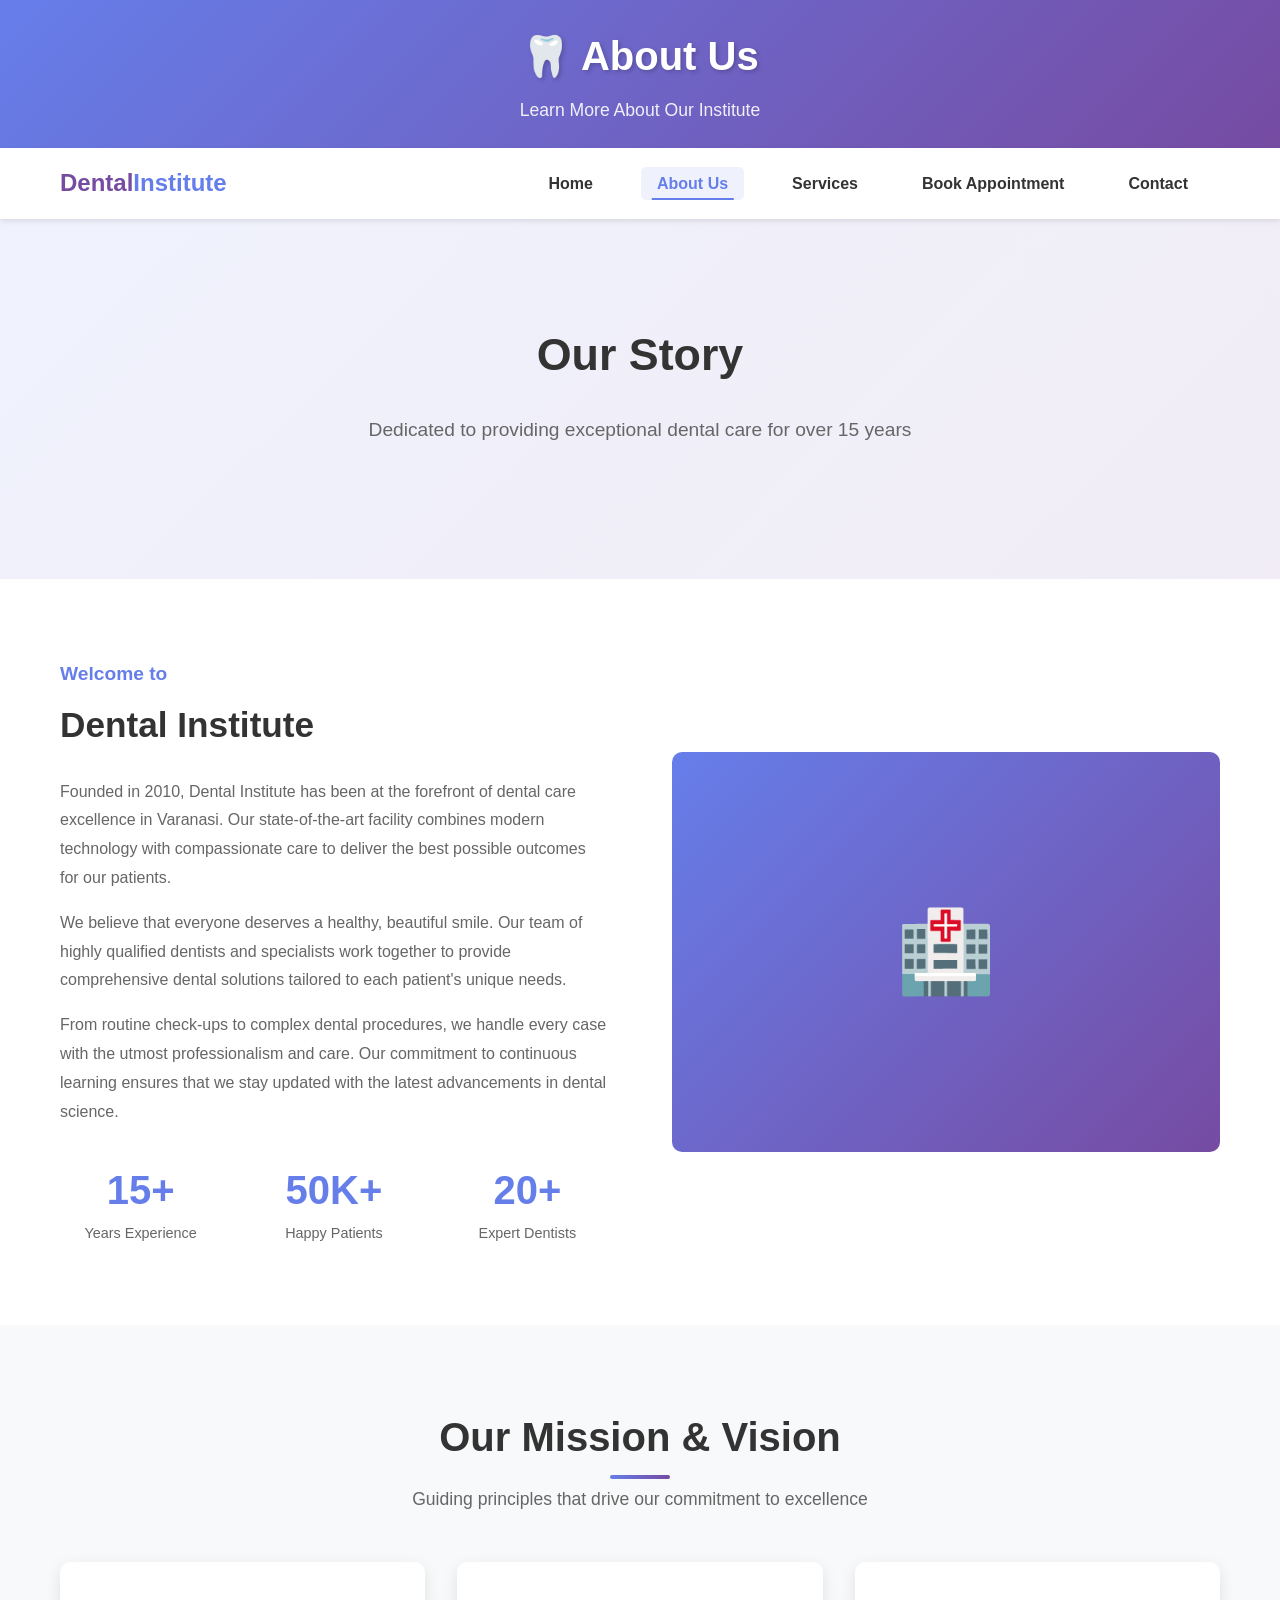
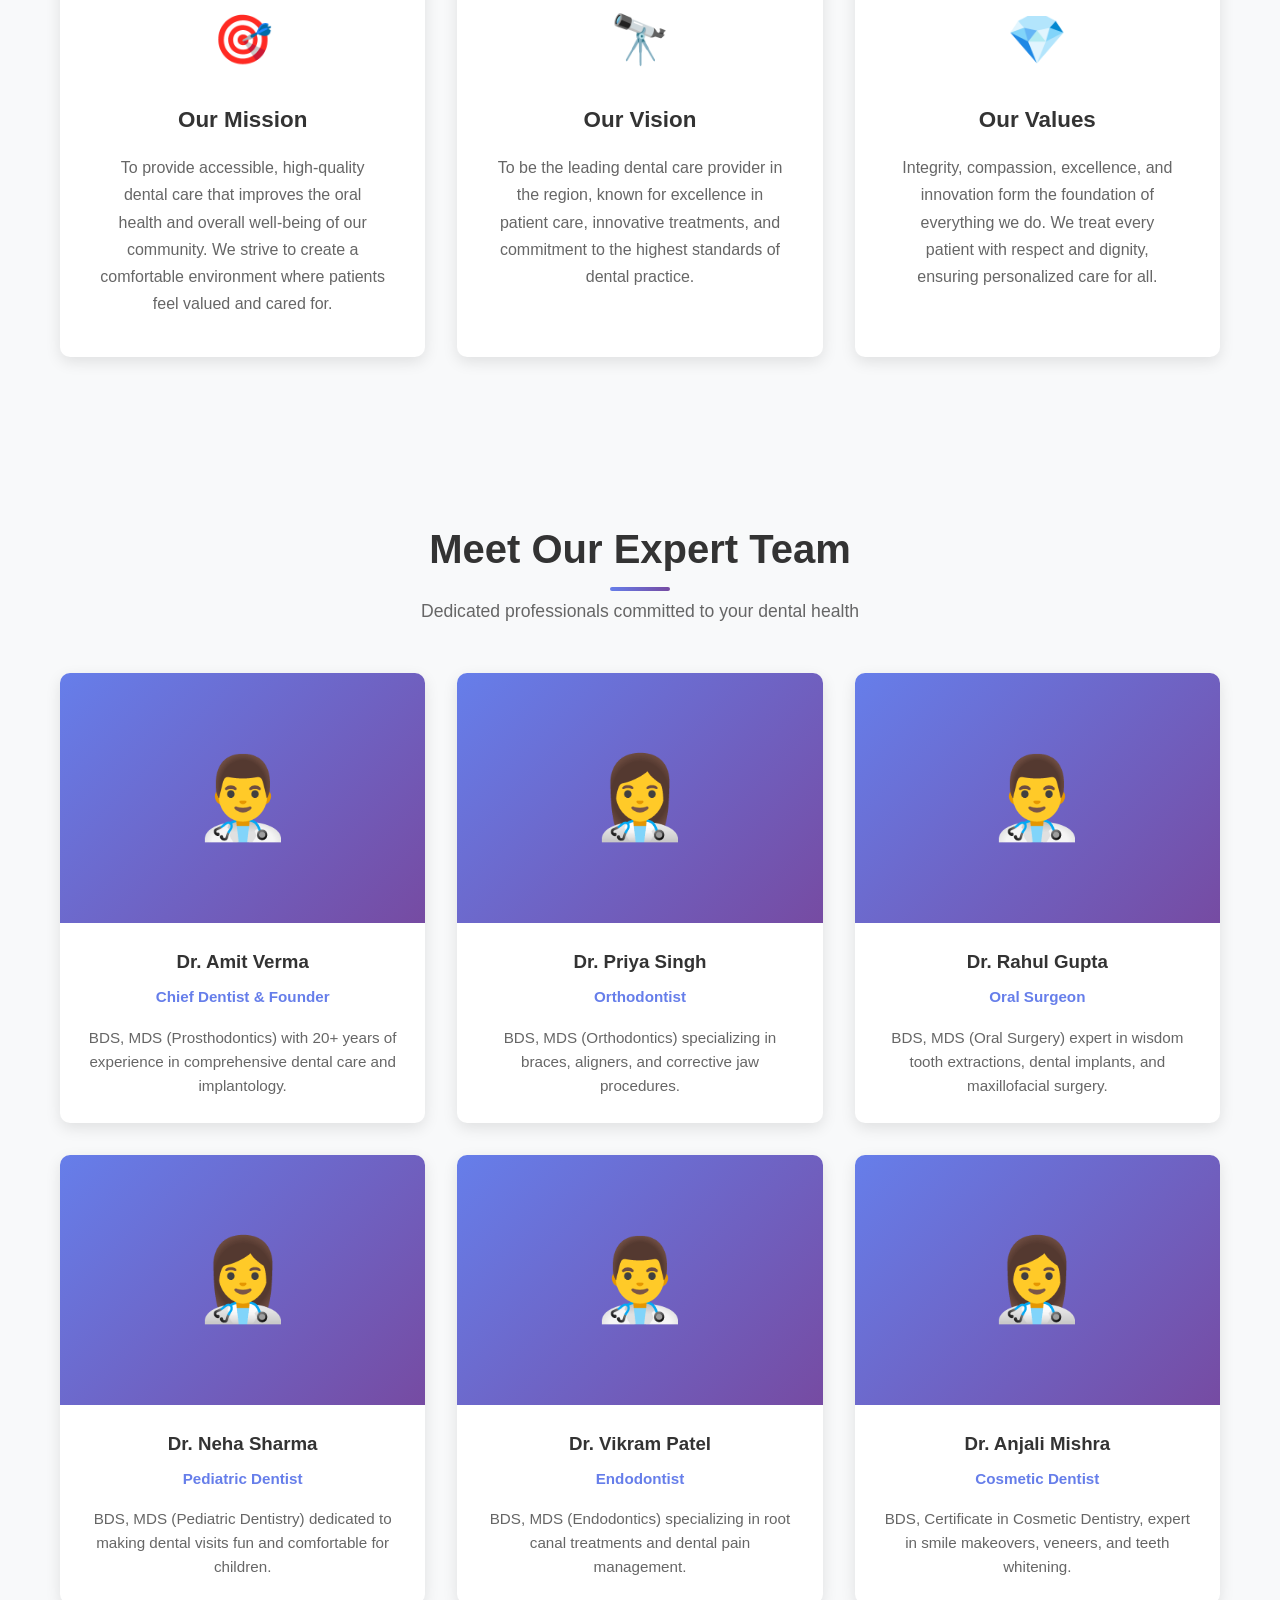
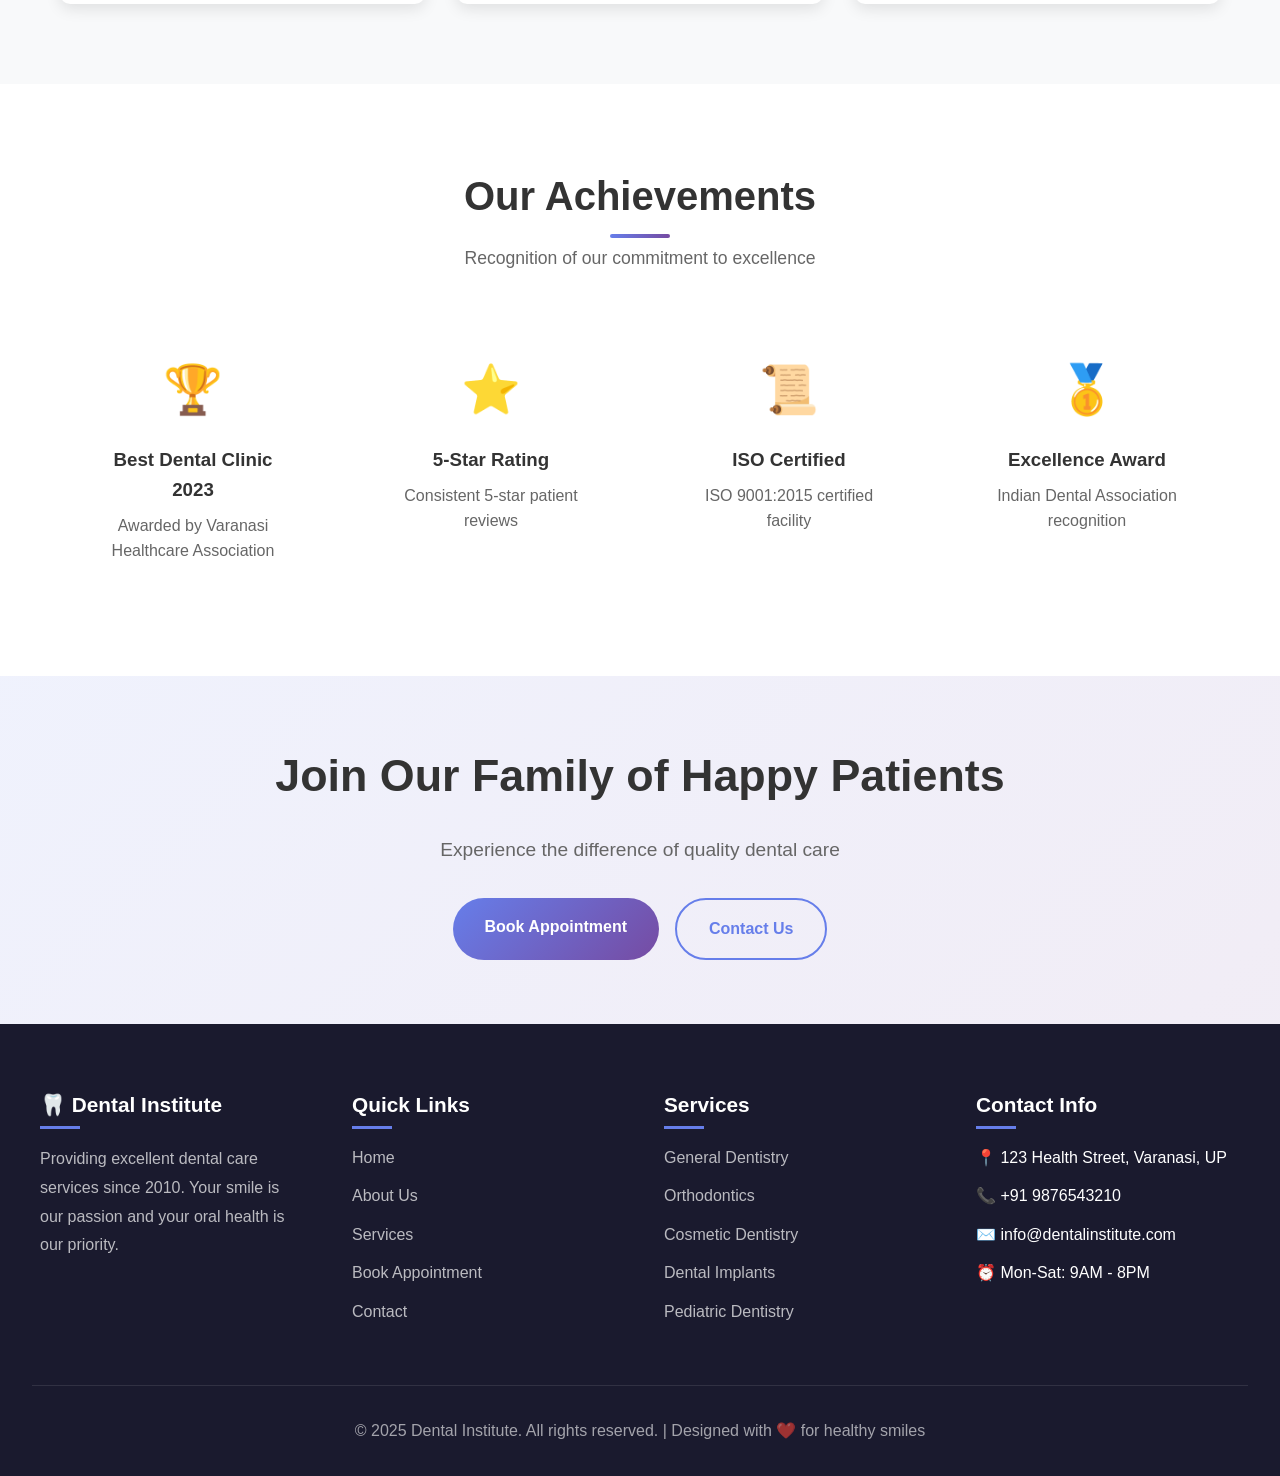
==== about.html @ f9c33795 "feat: Build complete Dental Institute web application This commit adds the complete implementation o" ====
<!DOCTYPE html>
<html lang="en">
<head>
    <meta charset="UTF-8">
    <meta name="viewport" content="width=device-width, initial-scale=1.0">
    <meta name="description" content="Learn about Dental Institute - Our history, mission, vision, and the expert team behind your beautiful smile.">
    <meta name="keywords" content="about dental institute, dental team, dentists Varanasi, dental clinic history">
    <title>About Us - Dental Institute</title>
    <link rel="icon" type="image/svg+xml" href="favicon.svg">
    <link rel="stylesheet" href="css/style.css">
</head>
<body>
    <!-- Header -->
    <header>
        <div class="container">
            <h1>🦷 About Us</h1>
            <p>Learn More About Our Institute</p>
        </div>
    </header>

    <!-- Navigation -->
    <nav>
        <div class="container">
            <div class="nav-brand">
                <span>Dental</span>Institute
            </div>
            <div class="menu-toggle">
                <span></span>
                <span></span>
                <span></span>
            </div>
            <ul>
                <li><a href="index.html">Home</a></li>
                <li><a href="about.html" class="active">About Us</a></li>
                <li><a href="services.html">Services</a></li>
                <li><a href="appointments.html">Book Appointment</a></li>
                <li><a href="contact.html">Contact</a></li>
            </ul>
        </div>
    </nav>

    <!-- About Hero -->
    <section class="hero" style="min-height: 40vh;">
        <h2>Our Story</h2>
        <p>Dedicated to providing exceptional dental care for over 15 years</p>
    </section>

    <!-- About Content -->
    <section class="about">
        <div class="container">
            <div class="about-content">
                <div class="about-text animate-on-scroll">
                    <h3>Welcome to</h3>
                    <h2>Dental Institute</h2>
                    <p>Founded in 2010, Dental Institute has been at the forefront of dental care excellence in Varanasi. Our state-of-the-art facility combines modern technology with compassionate care to deliver the best possible outcomes for our patients.</p>
                    <p>We believe that everyone deserves a healthy, beautiful smile. Our team of highly qualified dentists and specialists work together to provide comprehensive dental solutions tailored to each patient's unique needs.</p>
                    <p>From routine check-ups to complex dental procedures, we handle every case with the utmost professionalism and care. Our commitment to continuous learning ensures that we stay updated with the latest advancements in dental science.</p>
                    
                    <div class="about-stats">
                        <div class="stat-item">
                            <div class="stat-number">15+</div>
                            <div class="stat-label">Years Experience</div>
                        </div>
                        <div class="stat-item">
                            <div class="stat-number">50K+</div>
                            <div class="stat-label">Happy Patients</div>
                        </div>
                        <div class="stat-item">
                            <div class="stat-number">20+</div>
                            <div class="stat-label">Expert Dentists</div>
                        </div>
                    </div>
                </div>
                <div class="about-image animate-on-scroll">
                    <div style="background: linear-gradient(135deg, #667eea 0%, #764ba2 100%); height: 400px; border-radius: 10px; display: flex; align-items: center; justify-content: center; color: white; font-size: 5rem;">
                        🏥
                    </div>
                </div>
            </div>
        </div>
    </section>

    <!-- Mission & Vision -->
    <section class="services">
        <div class="container">
            <div class="section-title">
                <h2>Our Mission & Vision</h2>
                <p>Guiding principles that drive our commitment to excellence</p>
            </div>
            <div class="service-grid">
                <div class="service-card animate-on-scroll">
                    <div class="service-icon">🎯</div>
                    <h3>Our Mission</h3>
                    <p>To provide accessible, high-quality dental care that improves the oral health and overall well-being of our community. We strive to create a comfortable environment where patients feel valued and cared for.</p>
                </div>
                <div class="service-card animate-on-scroll">
                    <div class="service-icon">🔭</div>
                    <h3>Our Vision</h3>
                    <p>To be the leading dental care provider in the region, known for excellence in patient care, innovative treatments, and commitment to the highest standards of dental practice.</p>
                </div>
                <div class="service-card animate-on-scroll">
                    <div class="service-icon">💎</div>
                    <h3>Our Values</h3>
                    <p>Integrity, compassion, excellence, and innovation form the foundation of everything we do. We treat every patient with respect and dignity, ensuring personalized care for all.</p>
                </div>
            </div>
        </div>
    </section>

    <!-- Team Section -->
    <section class="about" style="background: var(--bg-light);">
        <div class="container">
            <div class="section-title">
                <h2>Meet Our Expert Team</h2>
                <p>Dedicated professionals committed to your dental health</p>
            </div>
            <div class="team-grid">
                <div class="team-card animate-on-scroll">
                    <div class="team-image">👨‍⚕️</div>
                    <div class="team-info">
                        <h3>Dr. Amit Verma</h3>
                        <p class="role">Chief Dentist & Founder</p>
                        <p>BDS, MDS (Prosthodontics) with 20+ years of experience in comprehensive dental care and implantology.</p>
                    </div>
                </div>
                <div class="team-card animate-on-scroll">
                    <div class="team-image">👩‍⚕️</div>
                    <div class="team-info">
                        <h3>Dr. Priya Singh</h3>
                        <p class="role">Orthodontist</p>
                        <p>BDS, MDS (Orthodontics) specializing in braces, aligners, and corrective jaw procedures.</p>
                    </div>
                </div>
                <div class="team-card animate-on-scroll">
                    <div class="team-image">👨‍⚕️</div>
                    <div class="team-info">
                        <h3>Dr. Rahul Gupta</h3>
                        <p class="role">Oral Surgeon</p>
                        <p>BDS, MDS (Oral Surgery) expert in wisdom tooth extractions, dental implants, and maxillofacial surgery.</p>
                    </div>
                </div>
                <div class="team-card animate-on-scroll">
                    <div class="team-image">👩‍⚕️</div>
                    <div class="team-info">
                        <h3>Dr. Neha Sharma</h3>
                        <p class="role">Pediatric Dentist</p>
                        <p>BDS, MDS (Pediatric Dentistry) dedicated to making dental visits fun and comfortable for children.</p>
                    </div>
                </div>
                <div class="team-card animate-on-scroll">
                    <div class="team-image">👨‍⚕️</div>
                    <div class="team-info">
                        <h3>Dr. Vikram Patel</h3>
                        <p class="role">Endodontist</p>
                        <p>BDS, MDS (Endodontics) specializing in root canal treatments and dental pain management.</p>
                    </div>
                </div>
                <div class="team-card animate-on-scroll">
                    <div class="team-image">👩‍⚕️</div>
                    <div class="team-info">
                        <h3>Dr. Anjali Mishra</h3>
                        <p class="role">Cosmetic Dentist</p>
                        <p>BDS, Certificate in Cosmetic Dentistry, expert in smile makeovers, veneers, and teeth whitening.</p>
                    </div>
                </div>
            </div>
        </div>
    </section>

    <!-- Achievements -->
    <section class="features">
        <div class="container">
            <div class="section-title">
                <h2>Our Achievements</h2>
                <p>Recognition of our commitment to excellence</p>
            </div>
            <div class="features-grid">
                <div class="feature-item animate-on-scroll">
                    <div class="feature-icon">🏆</div>
                    <h3>Best Dental Clinic 2023</h3>
                    <p>Awarded by Varanasi Healthcare Association</p>
                </div>
                <div class="feature-item animate-on-scroll">
                    <div class="feature-icon">⭐</div>
                    <h3>5-Star Rating</h3>
                    <p>Consistent 5-star patient reviews</p>
                </div>
                <div class="feature-item animate-on-scroll">
                    <div class="feature-icon">📜</div>
                    <h3>ISO Certified</h3>
                    <p>ISO 9001:2015 certified facility</p>
                </div>
                <div class="feature-item animate-on-scroll">
                    <div class="feature-icon">🥇</div>
                    <h3>Excellence Award</h3>
                    <p>Indian Dental Association recognition</p>
                </div>
            </div>
        </div>
    </section>

    <!-- CTA -->
    <section class="hero" style="min-height: auto; padding: 4rem 2rem;">
        <h2>Join Our Family of Happy Patients</h2>
        <p>Experience the difference of quality dental care</p>
        <div class="hero-buttons">
            <a href="appointments.html" class="btn btn-primary">Book Appointment</a>
            <a href="contact.html" class="btn btn-secondary">Contact Us</a>
        </div>
    </section>

    <!-- Footer -->
    <footer>
        <div class="footer-content">
            <div class="footer-section">
                <h3>🦷 Dental Institute</h3>
                <p>Providing excellent dental care services since 2010. Your smile is our passion and your oral health is our priority.</p>
            </div>
            <div class="footer-section">
                <h3>Quick Links</h3>
                <ul>
                    <li><a href="index.html">Home</a></li>
                    <li><a href="about.html">About Us</a></li>
                    <li><a href="services.html">Services</a></li>
                    <li><a href="appointments.html">Book Appointment</a></li>
                    <li><a href="contact.html">Contact</a></li>
                </ul>
            </div>
            <div class="footer-section">
                <h3>Services</h3>
                <ul>
                    <li><a href="services.html">General Dentistry</a></li>
                    <li><a href="services.html">Orthodontics</a></li>
                    <li><a href="services.html">Cosmetic Dentistry</a></li>
                    <li><a href="services.html">Dental Implants</a></li>
                    <li><a href="services.html">Pediatric Dentistry</a></li>
                </ul>
            </div>
            <div class="footer-section">
                <h3>Contact Info</h3>
                <ul>
                    <li>📍 123 Health Street, Varanasi, UP</li>
                    <li>📞 +91 9876543210</li>
                    <li>✉️ info@dentalinstitute.com</li>
                    <li>⏰ Mon-Sat: 9AM - 8PM</li>
                </ul>
            </div>
        </div>
        <div class="footer-bottom">
            <p>&copy; 2025 Dental Institute. All rights reserved. | Designed with ❤️ for healthy smiles</p>
        </div>
    </footer>

    <script src="js/script.js"></script>
</body>
</html>
---- css/style.css ----
/* ===========================================
   Dental Institute - Main Stylesheet
   =========================================== */

/* CSS Variables */
:root {
    --primary-color: #667eea;
    --secondary-color: #764ba2;
    --accent-color: #00d4aa;
    --text-dark: #333;
    --text-light: #666;
    --bg-light: #f8f9fa;
    --bg-white: #ffffff;
    --shadow: 0 5px 15px rgba(0, 0, 0, 0.1);
    --shadow-hover: 0 10px 30px rgba(0, 0, 0, 0.15);
    --transition: all 0.3s ease;
    --border-radius: 10px;
}

/* Reset & Base Styles */
* {
    margin: 0;
    padding: 0;
    box-sizing: border-box;
}

html {
    scroll-behavior: smooth;
}

body {
    font-family: 'Segoe UI', Tahoma, Geneva, Verdana, sans-serif;
    line-height: 1.6;
    color: var(--text-dark);
    background-color: var(--bg-white);
}

a {
    text-decoration: none;
    color: inherit;
    transition: var(--transition);
}

ul {
    list-style: none;
}

img {
    max-width: 100%;
    height: auto;
}

/* Container */
.container {
    max-width: 1200px;
    margin: 0 auto;
    padding: 0 20px;
}

/* ===========================================
   Header & Navigation
   =========================================== */
header {
    background: linear-gradient(135deg, var(--primary-color) 0%, var(--secondary-color) 100%);
    color: white;
    padding: 1.5rem 0;
    text-align: center;
    position: relative;
}

header h1 {
    font-size: 2.5rem;
    margin-bottom: 0.5rem;
    text-shadow: 2px 2px 4px rgba(0, 0, 0, 0.2);
}

header p {
    font-size: 1.1rem;
    opacity: 0.9;
}

/* Navigation */
nav {
    background: var(--bg-white);
    padding: 1rem 0;
    box-shadow: var(--shadow);
    position: sticky;
    top: 0;
    z-index: 1000;
}

nav .container {
    display: flex;
    justify-content: space-between;
    align-items: center;
}

.nav-brand {
    font-size: 1.5rem;
    font-weight: bold;
    color: var(--primary-color);
}

.nav-brand span {
    color: var(--secondary-color);
}

nav ul {
    display: flex;
    justify-content: center;
    align-items: center;
    flex-wrap: wrap;
}

nav li {
    margin: 0 1rem;
}

nav a {
    color: var(--text-dark);
    font-weight: 600;
    padding: 0.5rem 1rem;
    border-radius: 5px;
    position: relative;
}

nav a:hover,
nav a.active {
    color: var(--primary-color);
    background-color: rgba(102, 126, 234, 0.1);
}

nav a::after {
    content: '';
    position: absolute;
    bottom: 0;
    left: 50%;
    transform: translateX(-50%);
    width: 0;
    height: 2px;
    background: var(--primary-color);
    transition: var(--transition);
}

nav a:hover::after,
nav a.active::after {
    width: 80%;
}

/* Mobile Menu Toggle */
.menu-toggle {
    display: none;
    flex-direction: column;
    cursor: pointer;
    padding: 0.5rem;
}

.menu-toggle span {
    width: 25px;
    height: 3px;
    background: var(--text-dark);
    margin: 2px 0;
    transition: var(--transition);
    border-radius: 2px;
}

/* ===========================================
   Hero Section
   =========================================== */
.hero {
    background: linear-gradient(135deg, rgba(102, 126, 234, 0.1) 0%, rgba(118, 75, 162, 0.1) 100%);
    padding: 5rem 2rem;
    text-align: center;
    min-height: 60vh;
    display: flex;
    flex-direction: column;
    justify-content: center;
    align-items: center;
}

.hero h2 {
    font-size: 2.8rem;
    color: var(--text-dark);
    margin-bottom: 1.5rem;
}

.hero p {
    font-size: 1.2rem;
    color: var(--text-light);
    max-width: 700px;
    margin-bottom: 2rem;
}

.hero-buttons {
    display: flex;
    gap: 1rem;
    flex-wrap: wrap;
    justify-content: center;
}

/* ===========================================
   Buttons
   =========================================== */
.btn {
    display: inline-block;
    padding: 1rem 2rem;
    border-radius: 50px;
    font-weight: 600;
    font-size: 1rem;
    cursor: pointer;
    transition: var(--transition);
    border: none;
    text-align: center;
}

.btn-primary {
    background: linear-gradient(135deg, var(--primary-color) 0%, var(--secondary-color) 100%);
    color: white;
}

.btn-primary:hover {
    transform: translateY(-3px);
    box-shadow: 0 10px 20px rgba(102, 126, 234, 0.4);
}

.btn-secondary {
    background: transparent;
    color: var(--primary-color);
    border: 2px solid var(--primary-color);
}

.btn-secondary:hover {
    background: var(--primary-color);
    color: white;
}

.btn-accent {
    background: var(--accent-color);
    color: white;
}

.btn-accent:hover {
    transform: translateY(-3px);
    box-shadow: 0 10px 20px rgba(0, 212, 170, 0.4);
}

/* ===========================================
   Sections
   =========================================== */
section {
    padding: 5rem 2rem;
}

.section-title {
    text-align: center;
    margin-bottom: 3rem;
}

.section-title h2 {
    font-size: 2.5rem;
    color: var(--text-dark);
    margin-bottom: 1rem;
    position: relative;
    display: inline-block;
}

.section-title h2::after {
    content: '';
    position: absolute;
    bottom: -10px;
    left: 50%;
    transform: translateX(-50%);
    width: 60px;
    height: 4px;
    background: linear-gradient(90deg, var(--primary-color), var(--secondary-color));
    border-radius: 2px;
}

.section-title p {
    color: var(--text-light);
    font-size: 1.1rem;
}

/* ===========================================
   Services Section
   =========================================== */
.services {
    background: var(--bg-light);
}

.service-grid {
    display: grid;
    grid-template-columns: repeat(auto-fit, minmax(280px, 1fr));
    gap: 2rem;
    margin-top: 2rem;
}

.service-card {
    background: var(--bg-white);
    padding: 2.5rem;
    border-radius: var(--border-radius);
    box-shadow: var(--shadow);
    text-align: center;
    transition: var(--transition);
    position: relative;
    overflow: hidden;
}

.service-card::before {
    content: '';
    position: absolute;
    top: 0;
    left: 0;
    width: 100%;
    height: 4px;
    background: linear-gradient(90deg, var(--primary-color), var(--secondary-color));
    transform: scaleX(0);
    transition: var(--transition);
}

.service-card:hover {
    transform: translateY(-10px);
    box-shadow: var(--shadow-hover);
}

.service-card:hover::before {
    transform: scaleX(1);
}

.service-icon {
    font-size: 3rem;
    margin-bottom: 1.5rem;
    display: inline-block;
}

.service-card h3 {
    color: var(--text-dark);
    margin-bottom: 1rem;
    font-size: 1.4rem;
}

.service-card p {
    color: var(--text-light);
    line-height: 1.7;
}

/* ===========================================
   About Section
   =========================================== */
.about {
    background: var(--bg-white);
}

.about-content {
    display: grid;
    grid-template-columns: 1fr 1fr;
    gap: 4rem;
    align-items: center;
}

.about-text h3 {
    color: var(--primary-color);
    font-size: 1.2rem;
    margin-bottom: 0.5rem;
}

.about-text h2 {
    font-size: 2.2rem;
    color: var(--text-dark);
    margin-bottom: 1.5rem;
}

.about-text p {
    color: var(--text-light);
    margin-bottom: 1rem;
    line-height: 1.8;
}

.about-image {
    position: relative;
}

.about-image img {
    border-radius: var(--border-radius);
    box-shadow: var(--shadow);
}

.about-stats {
    display: grid;
    grid-template-columns: repeat(3, 1fr);
    gap: 2rem;
    margin-top: 2rem;
}

.stat-item {
    text-align: center;
}

.stat-number {
    font-size: 2.5rem;
    font-weight: bold;
    color: var(--primary-color);
}

.stat-label {
    color: var(--text-light);
    font-size: 0.9rem;
}

/* ===========================================
   Team Section
   =========================================== */
.team-grid {
    display: grid;
    grid-template-columns: repeat(auto-fit, minmax(280px, 1fr));
    gap: 2rem;
}

.team-card {
    background: var(--bg-white);
    border-radius: var(--border-radius);
    box-shadow: var(--shadow);
    overflow: hidden;
    transition: var(--transition);
}

.team-card:hover {
    transform: translateY(-10px);
    box-shadow: var(--shadow-hover);
}

.team-image {
    height: 250px;
    background: linear-gradient(135deg, var(--primary-color), var(--secondary-color));
    display: flex;
    align-items: center;
    justify-content: center;
    font-size: 5rem;
    color: white;
}

.team-info {
    padding: 1.5rem;
    text-align: center;
}

.team-info h3 {
    color: var(--text-dark);
    margin-bottom: 0.5rem;
}

.team-info .role {
    color: var(--primary-color);
    font-weight: 600;
    margin-bottom: 1rem;
}

.team-info p {
    color: var(--text-light);
    font-size: 0.95rem;
}

/* ===========================================
   Appointment Form
   =========================================== */
.appointment-section {
    background: linear-gradient(135deg, rgba(102, 126, 234, 0.05) 0%, rgba(118, 75, 162, 0.05) 100%);
}

.form-container {
    max-width: 700px;
    margin: 0 auto;
    background: var(--bg-white);
    padding: 3rem;
    border-radius: var(--border-radius);
    box-shadow: var(--shadow);
}

.form-group {
    margin-bottom: 1.5rem;
}

.form-group label {
    display: block;
    margin-bottom: 0.5rem;
    font-weight: 600;
    color: var(--text-dark);
}

.form-group input,
.form-group select,
.form-group textarea {
    width: 100%;
    padding: 1rem;
    border: 2px solid #e0e0e0;
    border-radius: 8px;
    font-size: 1rem;
    transition: var(--transition);
    font-family: inherit;
}

.form-group input:focus,
.form-group select:focus,
.form-group textarea:focus {
    outline: none;
    border-color: var(--primary-color);
    box-shadow: 0 0 0 3px rgba(102, 126, 234, 0.1);
}

.form-group textarea {
    resize: vertical;
    min-height: 120px;
}

.form-row {
    display: grid;
    grid-template-columns: 1fr 1fr;
    gap: 1rem;
}

.form-submit {
    text-align: center;
    margin-top: 2rem;
}

/* ===========================================
   Contact Section
   =========================================== */
.contact-section {
    background: var(--bg-light);
}

.contact-content {
    display: grid;
    grid-template-columns: 1fr 1fr;
    gap: 4rem;
}

.contact-info h3 {
    font-size: 1.8rem;
    color: var(--text-dark);
    margin-bottom: 1.5rem;
}

.contact-info p {
    color: var(--text-light);
    margin-bottom: 2rem;
    line-height: 1.8;
}

.contact-details {
    margin-bottom: 2rem;
}

.contact-item {
    display: flex;
    align-items: flex-start;
    margin-bottom: 1.5rem;
}

.contact-icon {
    font-size: 1.5rem;
    margin-right: 1rem;
    color: var(--primary-color);
}

.contact-text h4 {
    color: var(--text-dark);
    margin-bottom: 0.3rem;
}

.contact-text p {
    margin: 0;
    color: var(--text-light);
}

.contact-form {
    background: var(--bg-white);
    padding: 2.5rem;
    border-radius: var(--border-radius);
    box-shadow: var(--shadow);
}

.social-links {
    display: flex;
    gap: 1rem;
    margin-top: 1.5rem;
}

.social-link {
    width: 45px;
    height: 45px;
    display: flex;
    align-items: center;
    justify-content: center;
    background: var(--bg-white);
    border-radius: 50%;
    font-size: 1.2rem;
    box-shadow: var(--shadow);
    transition: var(--transition);
}

.social-link:hover {
    background: var(--primary-color);
    color: white;
    transform: translateY(-3px);
}

/* ===========================================
   Map Container
   =========================================== */
.map-container {
    margin-top: 3rem;
    border-radius: var(--border-radius);
    overflow: hidden;
    box-shadow: var(--shadow);
}

.map-container iframe {
    width: 100%;
    height: 400px;
    border: none;
}

/* ===========================================
   Features Section
   =========================================== */
.features {
    background: var(--bg-white);
}

.features-grid {
    display: grid;
    grid-template-columns: repeat(auto-fit, minmax(250px, 1fr));
    gap: 2rem;
}

.feature-item {
    text-align: center;
    padding: 2rem;
}

.feature-icon {
    font-size: 3rem;
    margin-bottom: 1rem;
}

.feature-item h3 {
    color: var(--text-dark);
    margin-bottom: 0.5rem;
}

.feature-item p {
    color: var(--text-light);
}

/* ===========================================
   Testimonials
   =========================================== */
.testimonials {
    background: linear-gradient(135deg, var(--primary-color) 0%, var(--secondary-color) 100%);
    color: white;
}

.testimonials .section-title h2 {
    color: white;
}

.testimonials .section-title h2::after {
    background: white;
}

.testimonials .section-title p {
    color: rgba(255, 255, 255, 0.8);
}

.testimonial-grid {
    display: grid;
    grid-template-columns: repeat(auto-fit, minmax(300px, 1fr));
    gap: 2rem;
}

.testimonial-card {
    background: rgba(255, 255, 255, 0.1);
    backdrop-filter: blur(10px);
    padding: 2rem;
    border-radius: var(--border-radius);
    text-align: center;
}

.testimonial-card p {
    font-style: italic;
    margin-bottom: 1.5rem;
    line-height: 1.8;
}

.testimonial-author {
    font-weight: bold;
}

.testimonial-role {
    font-size: 0.9rem;
    opacity: 0.8;
}

/* ===========================================
   Patient Portal
   =========================================== */
.portal-section {
    background: var(--bg-light);
}

.portal-grid {
    display: grid;
    grid-template-columns: repeat(auto-fit, minmax(300px, 1fr));
    gap: 2rem;
}

.portal-card {
    background: var(--bg-white);
    padding: 2rem;
    border-radius: var(--border-radius);
    box-shadow: var(--shadow);
}

.portal-card h3 {
    color: var(--text-dark);
    margin-bottom: 1rem;
    display: flex;
    align-items: center;
    gap: 0.5rem;
}

.appointment-list {
    margin-top: 1rem;
}

.appointment-item {
    padding: 1rem;
    background: var(--bg-light);
    border-radius: 8px;
    margin-bottom: 1rem;
    border-left: 4px solid var(--primary-color);
}

.appointment-item .date {
    font-weight: bold;
    color: var(--primary-color);
}

.appointment-item .service {
    color: var(--text-dark);
    margin: 0.5rem 0;
}

.appointment-item .status {
    font-size: 0.9rem;
    color: var(--accent-color);
}

/* ===========================================
   Footer
   =========================================== */
footer {
    background: #1a1a2e;
    color: white;
    padding: 4rem 2rem 2rem;
}

.footer-content {
    display: grid;
    grid-template-columns: repeat(auto-fit, minmax(250px, 1fr));
    gap: 3rem;
    max-width: 1200px;
    margin: 0 auto;
}

.footer-section h3 {
    color: white;
    margin-bottom: 1.5rem;
    font-size: 1.3rem;
    position: relative;
}

.footer-section h3::after {
    content: '';
    position: absolute;
    bottom: -8px;
    left: 0;
    width: 40px;
    height: 3px;
    background: var(--primary-color);
}

.footer-section p {
    color: rgba(255, 255, 255, 0.7);
    line-height: 1.8;
}

.footer-section ul li {
    margin-bottom: 0.8rem;
}

.footer-section ul a {
    color: rgba(255, 255, 255, 0.7);
    transition: var(--transition);
}

.footer-section ul a:hover {
    color: var(--primary-color);
    padding-left: 5px;
}

.footer-bottom {
    border-top: 1px solid rgba(255, 255, 255, 0.1);
    margin-top: 3rem;
    padding-top: 2rem;
    text-align: center;
    color: rgba(255, 255, 255, 0.6);
}

/* ===========================================
   Alert & Notification
   =========================================== */
.alert {
    padding: 1rem 1.5rem;
    border-radius: 8px;
    margin-bottom: 1rem;
    display: none;
}

.alert-success {
    background: #d4edda;
    color: #155724;
    border: 1px solid #c3e6cb;
}

.alert-error {
    background: #f8d7da;
    color: #721c24;
    border: 1px solid #f5c6cb;
}

.alert.show {
    display: block;
    animation: slideDown 0.3s ease;
}

@keyframes slideDown {
    from {
        opacity: 0;
        transform: translateY(-10px);
    }
    to {
        opacity: 1;
        transform: translateY(0);
    }
}

/* ===========================================
   Loading Spinner
   =========================================== */
.spinner {
    display: inline-block;
    width: 20px;
    height: 20px;
    border: 3px solid rgba(255, 255, 255, 0.3);
    border-radius: 50%;
    border-top-color: white;
    animation: spin 1s ease-in-out infinite;
}

@keyframes spin {
    to {
        transform: rotate(360deg);
    }
}

/* ===========================================
   Responsive Design
   =========================================== */
@media (max-width: 992px) {
    .about-content,
    .contact-content {
        grid-template-columns: 1fr;
        gap: 2rem;
    }
    
    .about-image {
        order: -1;
    }
}

@media (max-width: 768px) {
    header h1 {
        font-size: 2rem;
    }
    
    .hero h2 {
        font-size: 2rem;
    }
    
    .hero p {
        font-size: 1rem;
    }
    
    nav .container {
        flex-direction: column;
    }
    
    nav ul {
        flex-direction: column;
        width: 100%;
        display: none;
    }
    
    nav ul.active {
        display: flex;
    }
    
    nav li {
        margin: 0.5rem 0;
        width: 100%;
        text-align: center;
    }
    
    .menu-toggle {
        display: flex;
        position: absolute;
        right: 20px;
        top: 50%;
        transform: translateY(-50%);
    }
    
    .menu-toggle.active span:nth-child(1) {
        transform: rotate(45deg) translate(5px, 5px);
    }
    
    .menu-toggle.active span:nth-child(2) {
        opacity: 0;
    }
    
    .menu-toggle.active span:nth-child(3) {
        transform: rotate(-45deg) translate(5px, -5px);
    }
    
    .form-row {
        grid-template-columns: 1fr;
    }
    
    .about-stats {
        grid-template-columns: 1fr;
        gap: 1rem;
    }
    
    section {
        padding: 3rem 1rem;
    }
    
    .section-title h2 {
        font-size: 1.8rem;
    }
}

@media (max-width: 480px) {
    header h1 {
        font-size: 1.6rem;
    }
    
    .hero h2 {
        font-size: 1.6rem;
    }
    
    .btn {
        padding: 0.8rem 1.5rem;
        font-size: 0.9rem;
    }
    
    .hero-buttons {
        flex-direction: column;
        width: 100%;
        padding: 0 1rem;
    }
    
    .hero-buttons .btn {
        width: 100%;
    }
}

/* ===========================================
   Animations
   =========================================== */
.fade-in {
    animation: fadeIn 0.6s ease forwards;
}

@keyframes fadeIn {
    from {
        opacity: 0;
        transform: translateY(20px);
    }
    to {
        opacity: 1;
        transform: translateY(0);
    }
}

.slide-in-left {
    animation: slideInLeft 0.6s ease forwards;
}

@keyframes slideInLeft {
    from {
        opacity: 0;
        transform: translateX(-50px);
    }
    to {
        opacity: 1;
        transform: translateX(0);
    }
}

.slide-in-right {
    animation: slideInRight 0.6s ease forwards;
}

@keyframes slideInRight {
    from {
        opacity: 0;
        transform: translateX(50px);
    }
    to {
        opacity: 1;
        transform: translateX(0);
    }
}

/* Scroll Animation Classes */
.animate-on-scroll {
    opacity: 0;
    transform: translateY(30px);
    transition: opacity 0.6s ease, transform 0.6s ease;
}

.animate-on-scroll.visible {
    opacity: 1;
    transform: translateY(0);
}

/* ===========================================
   Utility Classes
   =========================================== */
.text-center {
    text-align: center;
}

.text-left {
    text-align: left;
}

.text-right {
    text-align: right;
}

.mt-1 { margin-top: 1rem; }
.mt-2 { margin-top: 2rem; }
.mt-3 { margin-top: 3rem; }
.mb-1 { margin-bottom: 1rem; }
.mb-2 { margin-bottom: 2rem; }
.mb-3 { margin-bottom: 3rem; }
.py-1 { padding-top: 1rem; padding-bottom: 1rem; }
.py-2 { padding-top: 2rem; padding-bottom: 2rem; }
.py-3 { padding-top: 3rem; padding-bottom: 3rem; }

.hidden {
    display: none;
}

.visible {
    display: block;
}
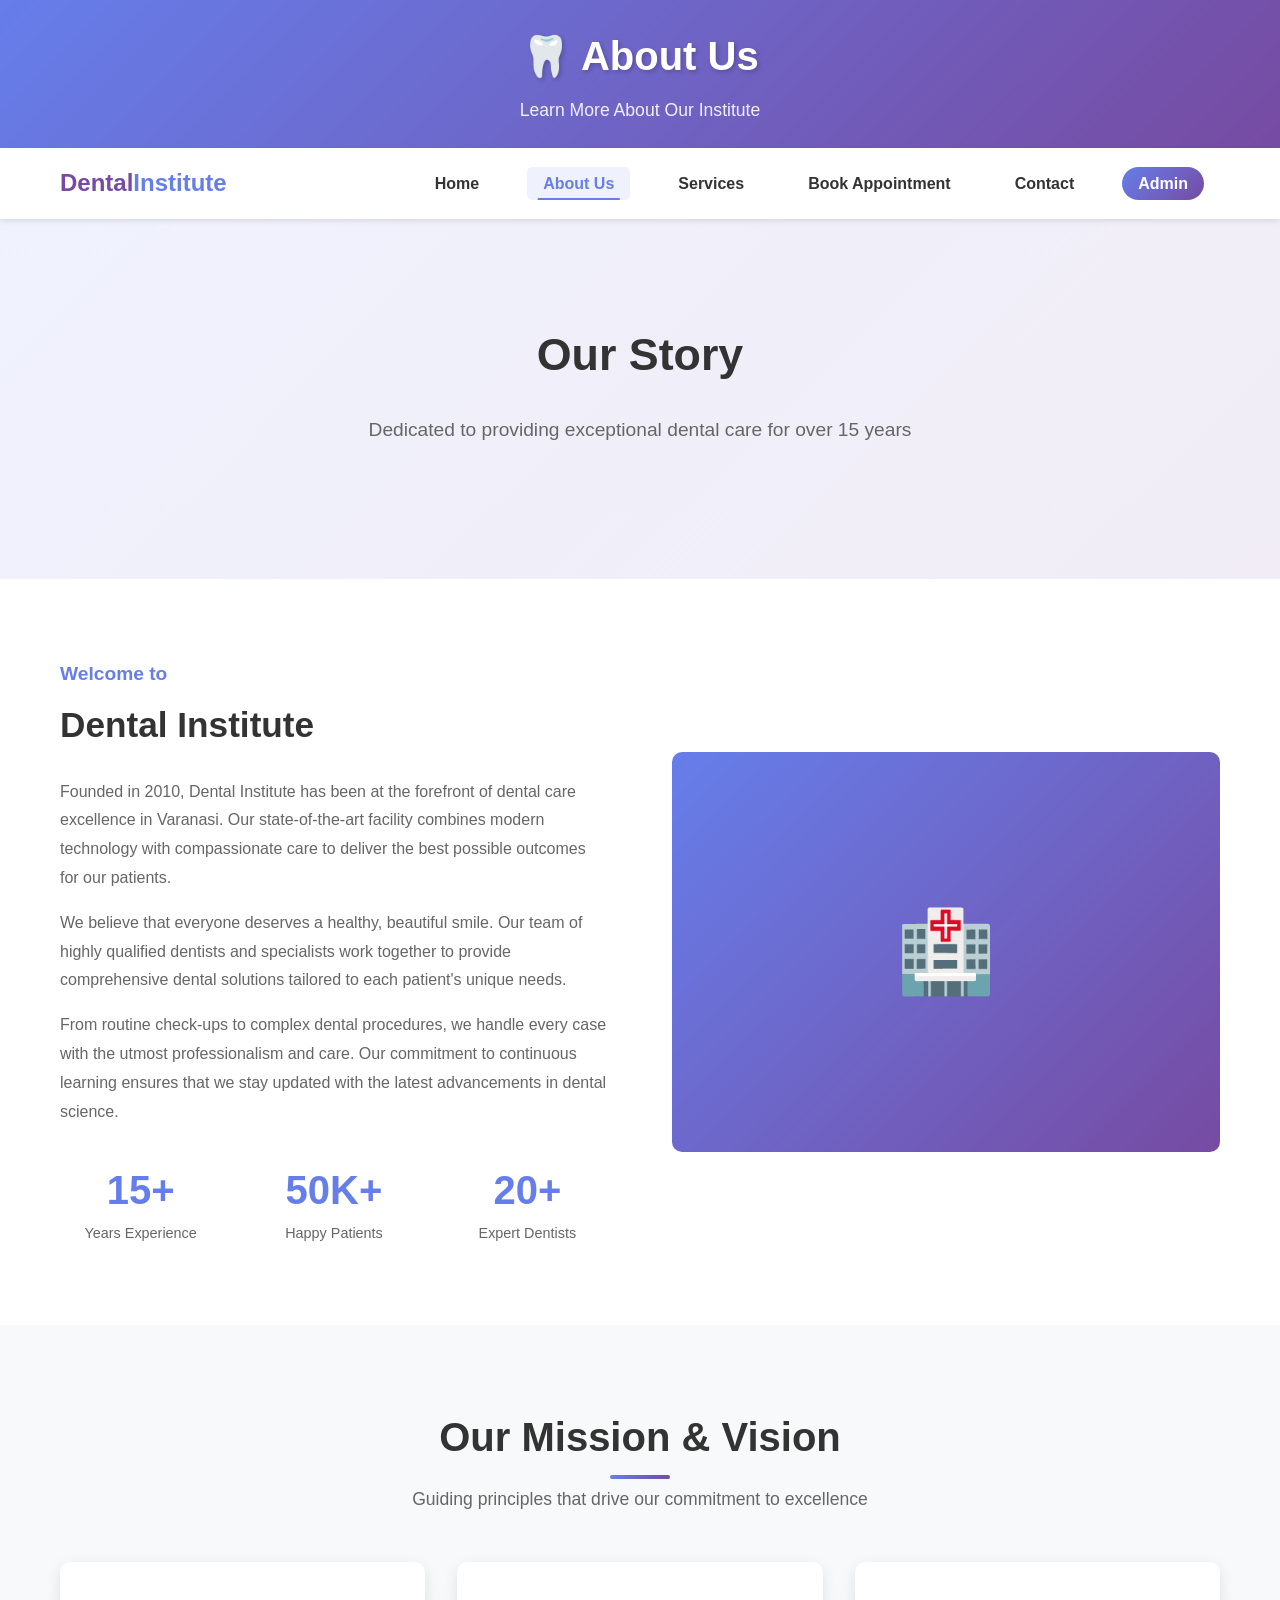
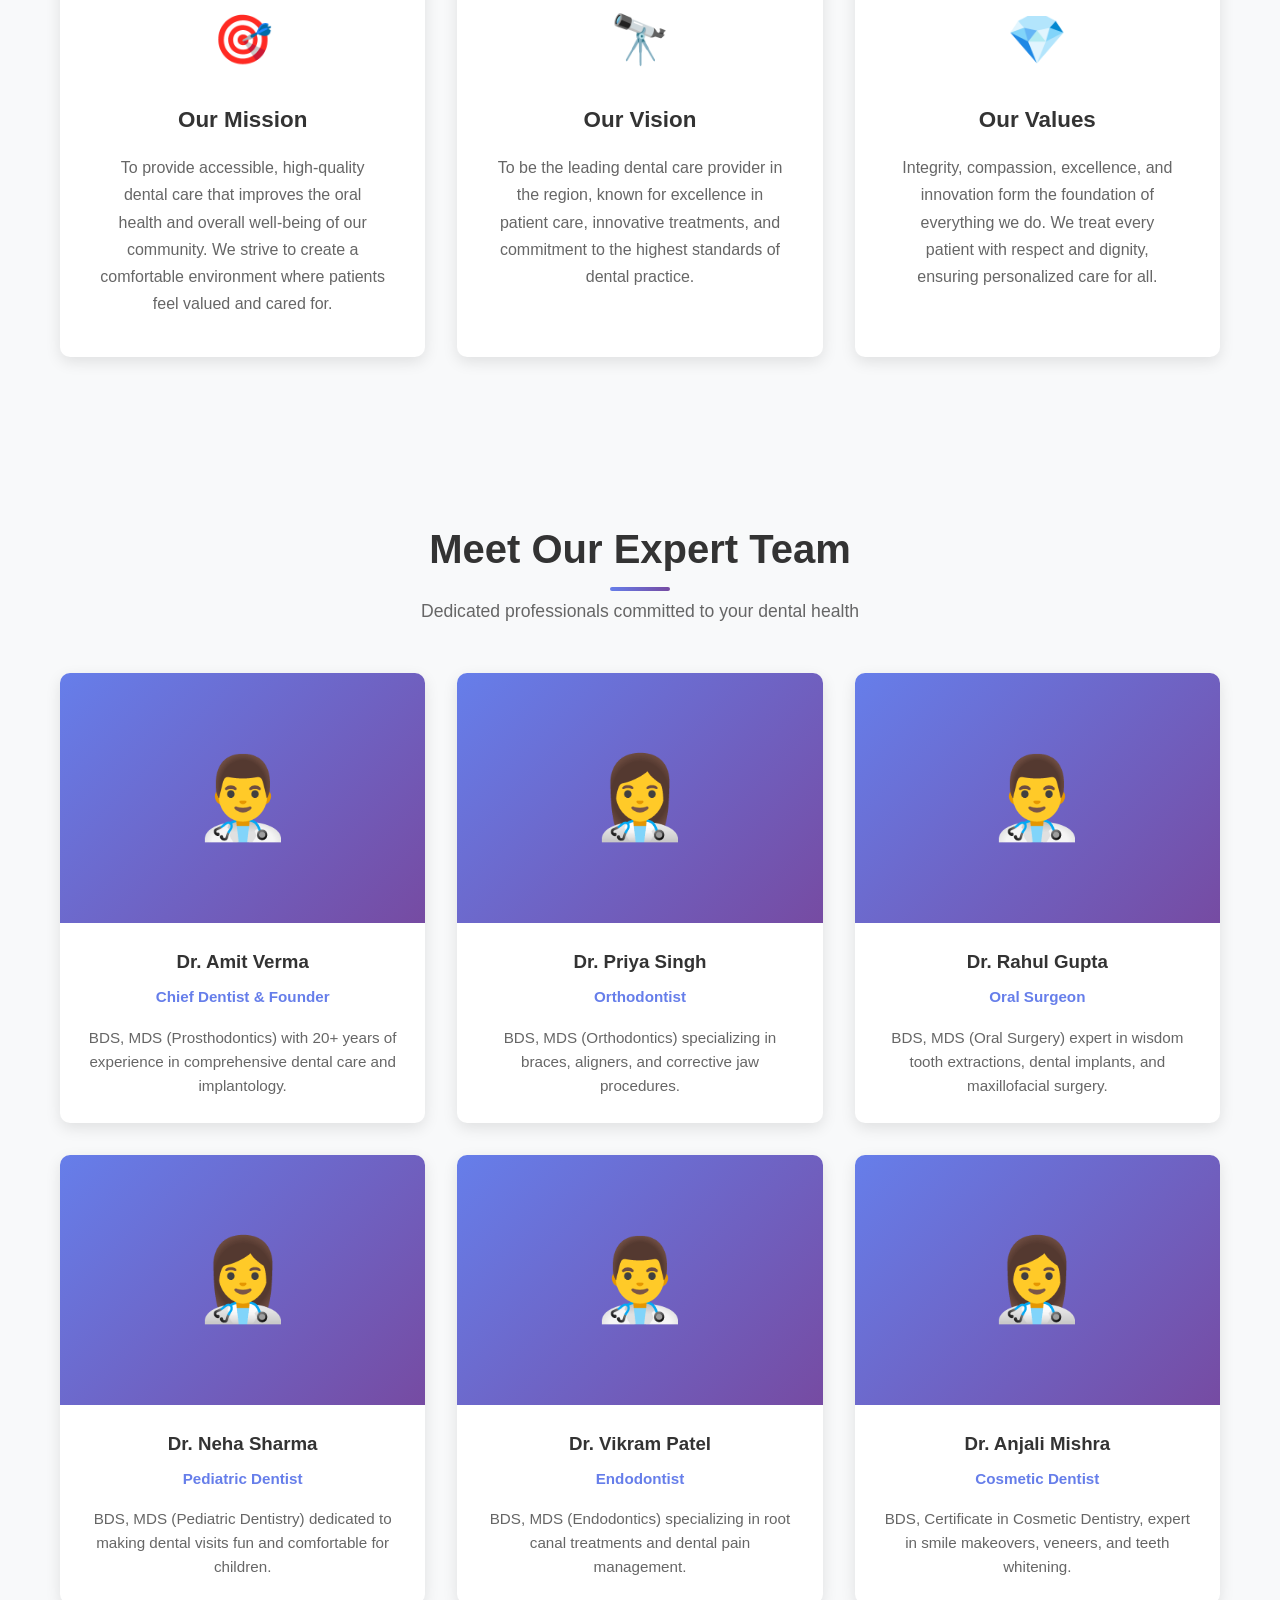
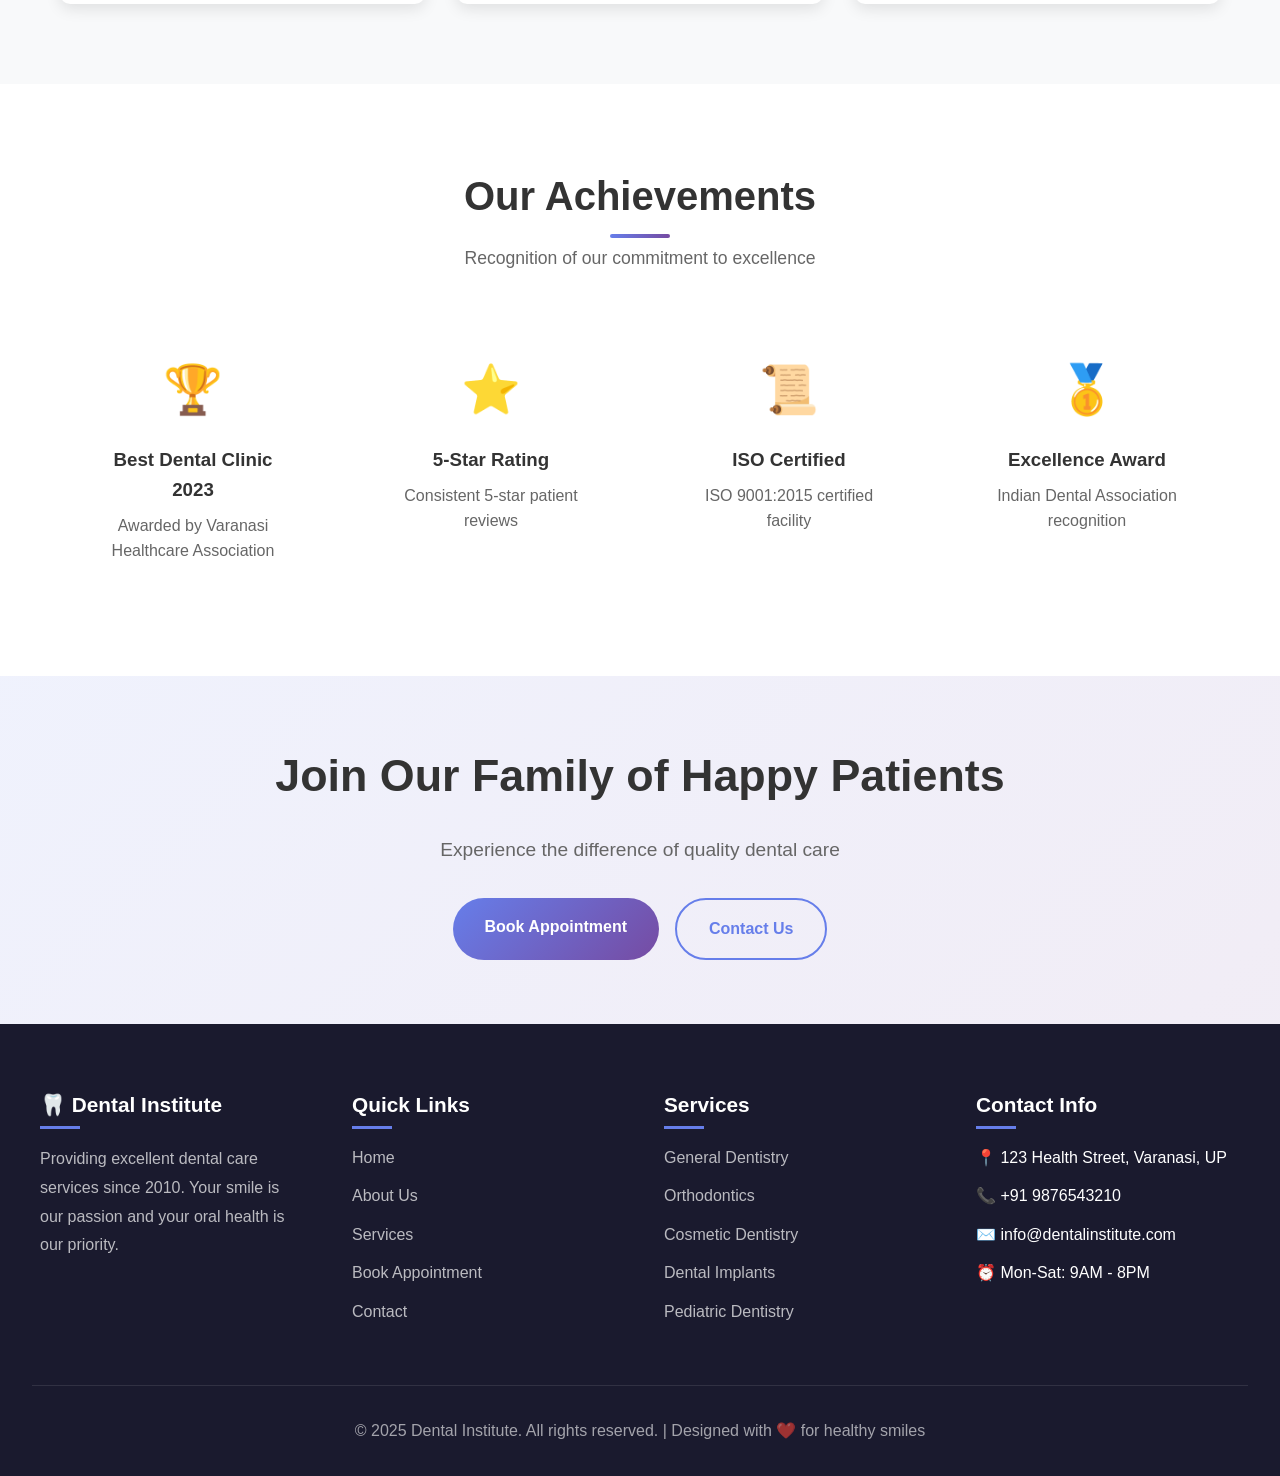
==== commit c0ce5db9: "feat(admin): Add comprehensive admin panel with dashboard - Add admin.html with full admin dashboard" ====
--- a/about.html
+++ b/about.html
@@ -35,6 +35,7 @@
                 <li><a href="services.html">Services</a></li>
                 <li><a href="appointments.html">Book Appointment</a></li>
                 <li><a href="contact.html">Contact</a></li>
+                <li><a href="admin.html" class="admin-link">Admin</a></li>
             </ul>
         </div>
     </nav>
--- a/css/style.css
+++ b/css/style.css
@@ -147,6 +147,23 @@
     width: 80%;
 }
 
+/* Admin Link Styling */
+nav a.admin-link {
+    background: linear-gradient(135deg, var(--primary-color) 0%, var(--secondary-color) 100%);
+    color: white !important;
+    border-radius: 20px;
+    padding: 0.5rem 1rem;
+}
+
+nav a.admin-link:hover {
+    transform: scale(1.05);
+    box-shadow: 0 4px 15px rgba(102, 126, 234, 0.4);
+}
+
+nav a.admin-link::after {
+    display: none;
+}
+
 /* Mobile Menu Toggle */
 .menu-toggle {
     display: none;
@@ -1079,3 +1096,1811 @@
 .visible {
     display: block;
 }
+
+/* ===========================================
+   Admin Panel Styles
+   =========================================== */
+
+/* Admin Body */
+.admin-body {
+    background: var(--bg-light);
+    min-height: 100vh;
+}
+
+/* Admin Login Modal */
+.admin-modal {
+    position: fixed;
+    top: 0;
+    left: 0;
+    width: 100%;
+    height: 100%;
+    background: rgba(0, 0, 0, 0.6);
+    display: flex;
+    align-items: center;
+    justify-content: center;
+    z-index: 9999;
+    backdrop-filter: blur(5px);
+}
+
+.admin-modal.hidden {
+    display: none;
+}
+
+.admin-modal-content {
+    background: var(--bg-white);
+    border-radius: 16px;
+    padding: 2.5rem;
+    max-width: 500px;
+    width: 90%;
+    box-shadow: 0 25px 50px rgba(0, 0, 0, 0.25);
+    animation: modalSlideIn 0.3s ease;
+}
+
+@keyframes modalSlideIn {
+    from {
+        opacity: 0;
+        transform: translateY(-30px) scale(0.95);
+    }
+    to {
+        opacity: 1;
+        transform: translateY(0) scale(1);
+    }
+}
+
+.login-modal {
+    text-align: center;
+}
+
+.login-header {
+    margin-bottom: 2rem;
+}
+
+.login-icon {
+    font-size: 4rem;
+    margin-bottom: 1rem;
+}
+
+.login-header h2 {
+    color: var(--text-dark);
+    margin-bottom: 0.5rem;
+}
+
+.login-header p {
+    color: var(--text-light);
+}
+
+.login-hint {
+    margin-top: 1.5rem;
+    font-size: 0.85rem;
+    color: var(--text-light);
+    background: var(--bg-light);
+    padding: 0.75rem;
+    border-radius: 8px;
+}
+
+.btn-block {
+    width: 100%;
+}
+
+.checkbox-label {
+    display: flex;
+    align-items: center;
+    gap: 0.5rem;
+    cursor: pointer;
+    font-size: 0.95rem;
+}
+
+.checkbox-label input {
+    width: auto;
+}
+
+/* Admin Dashboard Layout */
+.admin-dashboard {
+    display: flex;
+    flex-direction: column;
+    min-height: 100vh;
+}
+
+/* Admin Header */
+.admin-header {
+    background: linear-gradient(135deg, var(--primary-color) 0%, var(--secondary-color) 100%);
+    color: white;
+    padding: 1rem 1.5rem;
+    display: flex;
+    justify-content: space-between;
+    align-items: center;
+    position: sticky;
+    top: 0;
+    z-index: 100;
+    box-shadow: 0 2px 10px rgba(0, 0, 0, 0.1);
+}
+
+.admin-header-left {
+    display: flex;
+    align-items: center;
+    gap: 1rem;
+}
+
+.admin-header-left h1 {
+    font-size: 1.5rem;
+    margin: 0;
+}
+
+.sidebar-toggle {
+    display: none;
+    flex-direction: column;
+    gap: 4px;
+    background: none;
+    border: none;
+    cursor: pointer;
+    padding: 0.5rem;
+}
+
+.sidebar-toggle span {
+    width: 24px;
+    height: 3px;
+    background: white;
+    border-radius: 2px;
+    transition: var(--transition);
+}
+
+.admin-header-right {
+    display: flex;
+    align-items: center;
+    gap: 1.5rem;
+}
+
+/* Notifications */
+.admin-notifications {
+    position: relative;
+}
+
+.notification-btn {
+    background: rgba(255, 255, 255, 0.2);
+    border: none;
+    border-radius: 50%;
+    width: 40px;
+    height: 40px;
+    display: flex;
+    align-items: center;
+    justify-content: center;
+    cursor: pointer;
+    position: relative;
+    transition: var(--transition);
+}
+
+.notification-btn:hover {
+    background: rgba(255, 255, 255, 0.3);
+}
+
+.notification-icon {
+    font-size: 1.2rem;
+}
+
+.notification-badge {
+    position: absolute;
+    top: -5px;
+    right: -5px;
+    background: #dc3545;
+    color: white;
+    font-size: 0.7rem;
+    font-weight: bold;
+    width: 20px;
+    height: 20px;
+    border-radius: 50%;
+    display: flex;
+    align-items: center;
+    justify-content: center;
+}
+
+.notification-dropdown {
+    position: absolute;
+    top: calc(100% + 10px);
+    right: 0;
+    background: var(--bg-white);
+    border-radius: 12px;
+    box-shadow: 0 10px 40px rgba(0, 0, 0, 0.15);
+    width: 320px;
+    display: none;
+    z-index: 1000;
+}
+
+.notification-dropdown.show {
+    display: block;
+    animation: dropdownSlide 0.2s ease;
+}
+
+@keyframes dropdownSlide {
+    from {
+        opacity: 0;
+        transform: translateY(-10px);
+    }
+    to {
+        opacity: 1;
+        transform: translateY(0);
+    }
+}
+
+.notification-header {
+    display: flex;
+    justify-content: space-between;
+    align-items: center;
+    padding: 1rem;
+    border-bottom: 1px solid #eee;
+}
+
+.notification-header h4 {
+    color: var(--text-dark);
+    margin: 0;
+}
+
+.clear-notifications {
+    background: none;
+    border: none;
+    color: var(--primary-color);
+    cursor: pointer;
+    font-size: 0.85rem;
+}
+
+.notification-list {
+    max-height: 300px;
+    overflow-y: auto;
+}
+
+.notification-item {
+    display: flex;
+    gap: 1rem;
+    padding: 1rem;
+    border-bottom: 1px solid #f0f0f0;
+    transition: var(--transition);
+}
+
+.notification-item:hover {
+    background: var(--bg-light);
+}
+
+.notification-item:last-child {
+    border-bottom: none;
+}
+
+.notification-type-icon {
+    font-size: 1.5rem;
+}
+
+.notification-content p {
+    margin: 0;
+    color: var(--text-dark);
+    font-size: 0.9rem;
+}
+
+.notification-time {
+    font-size: 0.8rem;
+    color: var(--text-light);
+}
+
+/* Admin Profile */
+.admin-profile {
+    display: flex;
+    align-items: center;
+    gap: 0.75rem;
+    position: relative;
+}
+
+.admin-avatar {
+    width: 40px;
+    height: 40px;
+    background: rgba(255, 255, 255, 0.2);
+    border-radius: 50%;
+    display: flex;
+    align-items: center;
+    justify-content: center;
+    font-size: 1.2rem;
+}
+
+.admin-info {
+    display: flex;
+    flex-direction: column;
+}
+
+.admin-name {
+    font-weight: 600;
+    font-size: 0.95rem;
+}
+
+.admin-role {
+    font-size: 0.8rem;
+    opacity: 0.8;
+}
+
+.admin-dropdown {
+    position: relative;
+}
+
+.dropdown-btn {
+    background: none;
+    border: none;
+    color: white;
+    cursor: pointer;
+    padding: 0.25rem;
+    font-size: 0.7rem;
+}
+
+.dropdown-content {
+    position: absolute;
+    top: calc(100% + 10px);
+    right: 0;
+    background: var(--bg-white);
+    border-radius: 8px;
+    box-shadow: 0 5px 20px rgba(0, 0, 0, 0.15);
+    min-width: 150px;
+    display: none;
+    z-index: 1000;
+}
+
+.admin-dropdown:hover .dropdown-content {
+    display: block;
+    animation: dropdownSlide 0.2s ease;
+}
+
+.dropdown-content a {
+    display: flex;
+    align-items: center;
+    gap: 0.5rem;
+    padding: 0.75rem 1rem;
+    color: var(--text-dark);
+    transition: var(--transition);
+}
+
+.dropdown-content a:hover {
+    background: var(--bg-light);
+    color: var(--primary-color);
+}
+
+/* Admin Container */
+.admin-container {
+    display: flex;
+    flex: 1;
+}
+
+/* Admin Sidebar */
+.admin-sidebar {
+    width: 260px;
+    background: var(--bg-white);
+    box-shadow: 2px 0 10px rgba(0, 0, 0, 0.05);
+    display: flex;
+    flex-direction: column;
+    position: sticky;
+    top: 68px;
+    height: calc(100vh - 68px);
+    overflow-y: auto;
+}
+
+.admin-nav {
+    flex: 1;
+    padding: 1rem 0;
+}
+
+.admin-nav ul {
+    list-style: none;
+    padding: 0;
+    margin: 0;
+}
+
+.admin-nav .nav-link {
+    display: flex;
+    align-items: center;
+    gap: 1rem;
+    padding: 1rem 1.5rem;
+    color: var(--text-dark);
+    transition: var(--transition);
+    border-left: 3px solid transparent;
+}
+
+.admin-nav .nav-link:hover {
+    background: rgba(102, 126, 234, 0.1);
+    color: var(--primary-color);
+}
+
+.admin-nav .nav-link.active {
+    background: rgba(102, 126, 234, 0.1);
+    color: var(--primary-color);
+    border-left-color: var(--primary-color);
+}
+
+.nav-icon {
+    font-size: 1.3rem;
+}
+
+.nav-text {
+    font-weight: 500;
+}
+
+.sidebar-footer {
+    padding: 1rem;
+    border-top: 1px solid #eee;
+}
+
+.back-to-site {
+    display: flex;
+    align-items: center;
+    gap: 0.75rem;
+    padding: 0.75rem 1rem;
+    background: var(--bg-light);
+    border-radius: 8px;
+    color: var(--text-dark);
+    font-weight: 500;
+    transition: var(--transition);
+}
+
+.back-to-site:hover {
+    background: var(--primary-color);
+    color: white;
+}
+
+/* Admin Main Content */
+.admin-main {
+    flex: 1;
+    padding: 2rem;
+    overflow-x: hidden;
+}
+
+.admin-section {
+    display: none;
+}
+
+.admin-section.active {
+    display: block;
+    animation: fadeIn 0.3s ease;
+}
+
+.section-header {
+    display: flex;
+    justify-content: space-between;
+    align-items: center;
+    margin-bottom: 2rem;
+    flex-wrap: wrap;
+    gap: 1rem;
+}
+
+.section-header h2 {
+    color: var(--text-dark);
+    font-size: 1.75rem;
+}
+
+.section-actions {
+    display: flex;
+    gap: 1rem;
+    flex-wrap: wrap;
+    align-items: center;
+}
+
+.search-input {
+    padding: 0.75rem 1rem;
+    border: 2px solid #e0e0e0;
+    border-radius: 8px;
+    min-width: 250px;
+    transition: var(--transition);
+}
+
+.search-input:focus {
+    border-color: var(--primary-color);
+    outline: none;
+}
+
+.filter-select {
+    padding: 0.75rem 1rem;
+    border: 2px solid #e0e0e0;
+    border-radius: 8px;
+    background: var(--bg-white);
+    cursor: pointer;
+}
+
+.date-filter select {
+    padding: 0.5rem 1rem;
+    border: 2px solid #e0e0e0;
+    border-radius: 8px;
+    background: var(--bg-white);
+    cursor: pointer;
+}
+
+/* Stats Grid */
+.stats-grid {
+    display: grid;
+    grid-template-columns: repeat(auto-fit, minmax(240px, 1fr));
+    gap: 1.5rem;
+    margin-bottom: 2rem;
+}
+
+.stat-card {
+    background: var(--bg-white);
+    border-radius: 12px;
+    padding: 1.5rem;
+    display: flex;
+    align-items: center;
+    gap: 1rem;
+    box-shadow: 0 2px 10px rgba(0, 0, 0, 0.05);
+    transition: var(--transition);
+    position: relative;
+    overflow: hidden;
+}
+
+.stat-card:hover {
+    transform: translateY(-5px);
+    box-shadow: 0 10px 30px rgba(0, 0, 0, 0.1);
+}
+
+.stat-card::before {
+    content: '';
+    position: absolute;
+    top: 0;
+    left: 0;
+    width: 4px;
+    height: 100%;
+}
+
+.stat-appointments::before { background: var(--primary-color); }
+.stat-patients::before { background: var(--secondary-color); }
+.stat-revenue::before { background: var(--accent-color); }
+.stat-pending::before { background: #ffc107; }
+
+.stat-icon {
+    font-size: 2.5rem;
+    opacity: 0.9;
+}
+
+.stat-details h3 {
+    font-size: 1.75rem;
+    color: var(--text-dark);
+    margin-bottom: 0.25rem;
+}
+
+.stat-details p {
+    color: var(--text-light);
+    font-size: 0.9rem;
+    margin: 0;
+}
+
+.stat-change {
+    position: absolute;
+    top: 1rem;
+    right: 1rem;
+    font-size: 0.8rem;
+    font-weight: 600;
+    padding: 0.25rem 0.5rem;
+    border-radius: 4px;
+}
+
+.stat-change.positive {
+    color: #28a745;
+    background: rgba(40, 167, 69, 0.1);
+}
+
+.stat-change.negative {
+    color: #dc3545;
+    background: rgba(220, 53, 69, 0.1);
+}
+
+/* Charts */
+.charts-row {
+    display: grid;
+    grid-template-columns: 2fr 1fr;
+    gap: 1.5rem;
+    margin-bottom: 2rem;
+}
+
+.chart-card {
+    background: var(--bg-white);
+    border-radius: 12px;
+    padding: 1.5rem;
+    box-shadow: 0 2px 10px rgba(0, 0, 0, 0.05);
+}
+
+.chart-header {
+    display: flex;
+    justify-content: space-between;
+    align-items: center;
+    margin-bottom: 1.5rem;
+}
+
+.chart-header h3 {
+    color: var(--text-dark);
+    font-size: 1.1rem;
+}
+
+.chart-legend {
+    display: flex;
+    gap: 1rem;
+    font-size: 0.85rem;
+}
+
+.legend-item {
+    display: flex;
+    align-items: center;
+    gap: 0.3rem;
+    color: var(--text-light);
+}
+
+.legend-color {
+    width: 12px;
+    height: 12px;
+    border-radius: 3px;
+}
+
+.legend-color.confirmed { background: var(--primary-color); }
+.legend-color.pending { background: #ffc107; }
+.legend-color.cancelled { background: #dc3545; }
+
+.chart-container {
+    min-height: 250px;
+}
+
+/* Bar Chart */
+.bar-chart {
+    display: flex;
+    align-items: flex-end;
+    justify-content: space-around;
+    height: 200px;
+    padding-top: 1rem;
+}
+
+.bar-group {
+    display: flex;
+    flex-direction: column;
+    align-items: center;
+    gap: 0.5rem;
+}
+
+.bar {
+    width: 40px;
+    background: #f0f0f0;
+    border-radius: 4px 4px 0 0;
+    display: flex;
+    flex-direction: column;
+    justify-content: flex-end;
+    overflow: hidden;
+    min-height: 20px;
+}
+
+.bar-segment {
+    width: 100%;
+    transition: height 0.5s ease;
+}
+
+.bar-segment.confirmed { background: var(--primary-color); }
+.bar-segment.pending { background: #ffc107; }
+.bar-segment.cancelled { background: #dc3545; }
+
+.bar-label {
+    font-size: 0.8rem;
+    color: var(--text-light);
+}
+
+/* Donut Chart */
+.donut-chart {
+    display: flex;
+    flex-direction: column;
+    align-items: center;
+    gap: 1.5rem;
+}
+
+.donut {
+    width: 180px;
+    height: 180px;
+    border-radius: 50%;
+    position: relative;
+    display: flex;
+    align-items: center;
+    justify-content: center;
+}
+
+.donut-hole {
+    position: absolute;
+    width: 100px;
+    height: 100px;
+    background: var(--bg-white);
+    border-radius: 50%;
+    display: flex;
+    flex-direction: column;
+    align-items: center;
+    justify-content: center;
+}
+
+.donut-total {
+    font-size: 1.5rem;
+    font-weight: bold;
+    color: var(--text-dark);
+}
+
+.donut-label {
+    font-size: 0.8rem;
+    color: var(--text-light);
+}
+
+.donut-legend {
+    display: flex;
+    flex-wrap: wrap;
+    gap: 0.75rem;
+    justify-content: center;
+}
+
+.donut-legend .legend-item {
+    font-size: 0.8rem;
+}
+
+.donut-legend .legend-color {
+    width: 10px;
+    height: 10px;
+    border-radius: 50%;
+}
+
+/* Dashboard Grid */
+.dashboard-grid {
+    display: grid;
+    grid-template-columns: repeat(auto-fit, minmax(400px, 1fr));
+    gap: 1.5rem;
+}
+
+.dashboard-card {
+    background: var(--bg-white);
+    border-radius: 12px;
+    box-shadow: 0 2px 10px rgba(0, 0, 0, 0.05);
+    overflow: hidden;
+}
+
+.card-header {
+    display: flex;
+    justify-content: space-between;
+    align-items: center;
+    padding: 1rem 1.5rem;
+    border-bottom: 1px solid #f0f0f0;
+}
+
+.card-header h3 {
+    font-size: 1rem;
+    color: var(--text-dark);
+}
+
+.view-all {
+    color: var(--primary-color);
+    font-size: 0.9rem;
+    font-weight: 500;
+}
+
+.card-body {
+    padding: 1rem 1.5rem;
+}
+
+/* Recent List */
+.recent-list {
+    display: flex;
+    flex-direction: column;
+    gap: 1rem;
+}
+
+.recent-item {
+    display: flex;
+    align-items: center;
+    gap: 1rem;
+    padding: 0.75rem;
+    background: var(--bg-light);
+    border-radius: 8px;
+    transition: var(--transition);
+}
+
+.recent-item:hover {
+    background: rgba(102, 126, 234, 0.1);
+}
+
+.recent-avatar {
+    width: 40px;
+    height: 40px;
+    background: linear-gradient(135deg, var(--primary-color), var(--secondary-color));
+    border-radius: 50%;
+    display: flex;
+    align-items: center;
+    justify-content: center;
+    color: white;
+    font-weight: bold;
+}
+
+.recent-info {
+    flex: 1;
+}
+
+.recent-info h4 {
+    font-size: 0.95rem;
+    color: var(--text-dark);
+    margin-bottom: 0.2rem;
+}
+
+.recent-info p {
+    font-size: 0.85rem;
+    color: var(--text-light);
+    margin: 0;
+}
+
+.recent-meta {
+    text-align: right;
+}
+
+.recent-date {
+    display: block;
+    font-size: 0.8rem;
+    color: var(--text-light);
+    margin-bottom: 0.3rem;
+}
+
+/* Schedule List */
+.schedule-list {
+    display: flex;
+    flex-direction: column;
+    gap: 0.75rem;
+}
+
+.schedule-item {
+    display: flex;
+    align-items: center;
+    gap: 1rem;
+    padding: 0.75rem;
+    border-left: 3px solid var(--primary-color);
+    background: var(--bg-light);
+    border-radius: 0 8px 8px 0;
+}
+
+.schedule-time {
+    font-weight: 600;
+    color: var(--primary-color);
+    min-width: 80px;
+}
+
+.schedule-info {
+    flex: 1;
+}
+
+.schedule-info h4 {
+    font-size: 0.9rem;
+    color: var(--text-dark);
+    margin-bottom: 0.2rem;
+}
+
+.schedule-info p {
+    font-size: 0.8rem;
+    color: var(--text-light);
+    margin: 0;
+}
+
+/* Status Badges */
+.status-badge {
+    display: inline-block;
+    padding: 0.3rem 0.75rem;
+    border-radius: 20px;
+    font-size: 0.8rem;
+    font-weight: 500;
+}
+
+.status-pending {
+    background: rgba(255, 193, 7, 0.2);
+    color: #856404;
+}
+
+.status-confirmed {
+    background: rgba(40, 167, 69, 0.2);
+    color: #155724;
+}
+
+.status-completed {
+    background: rgba(0, 212, 170, 0.2);
+    color: #00a884;
+}
+
+.status-cancelled {
+    background: rgba(220, 53, 69, 0.2);
+    color: #721c24;
+}
+
+/* Admin Tables */
+.table-container {
+    background: var(--bg-white);
+    border-radius: 12px;
+    box-shadow: 0 2px 10px rgba(0, 0, 0, 0.05);
+    overflow: hidden;
+    overflow-x: auto;
+}
+
+.admin-table {
+    width: 100%;
+    border-collapse: collapse;
+}
+
+.admin-table th,
+.admin-table td {
+    padding: 1rem 1.25rem;
+    text-align: left;
+    border-bottom: 1px solid #f0f0f0;
+}
+
+.admin-table th {
+    background: var(--bg-light);
+    font-weight: 600;
+    color: var(--text-dark);
+    white-space: nowrap;
+}
+
+.admin-table tbody tr:hover {
+    background: rgba(102, 126, 234, 0.05);
+}
+
+.patient-cell {
+    display: flex;
+    align-items: center;
+    gap: 0.75rem;
+}
+
+.patient-avatar {
+    width: 35px;
+    height: 35px;
+    background: linear-gradient(135deg, var(--primary-color), var(--secondary-color));
+    border-radius: 50%;
+    display: flex;
+    align-items: center;
+    justify-content: center;
+    color: white;
+    font-weight: bold;
+    font-size: 0.9rem;
+}
+
+.patient-cell small {
+    display: block;
+    font-size: 0.8rem;
+    color: var(--text-light);
+}
+
+/* Action Buttons */
+.action-buttons {
+    display: flex;
+    gap: 0.5rem;
+}
+
+.action-btn {
+    background: none;
+    border: none;
+    cursor: pointer;
+    padding: 0.4rem;
+    border-radius: 6px;
+    transition: var(--transition);
+    font-size: 1rem;
+}
+
+.action-btn:hover {
+    background: var(--bg-light);
+}
+
+.action-btn.edit:hover { background: rgba(102, 126, 234, 0.1); }
+.action-btn.view:hover { background: rgba(0, 212, 170, 0.1); }
+.action-btn.delete:hover { background: rgba(220, 53, 69, 0.1); }
+
+/* No Data */
+.no-data {
+    text-align: center;
+    padding: 2rem;
+    color: var(--text-light);
+}
+
+/* Services Admin Grid */
+.services-admin-grid {
+    display: grid;
+    grid-template-columns: repeat(auto-fill, minmax(280px, 1fr));
+    gap: 1.5rem;
+}
+
+.service-admin-card {
+    background: var(--bg-white);
+    border-radius: 12px;
+    padding: 1.5rem;
+    box-shadow: 0 2px 10px rgba(0, 0, 0, 0.05);
+    transition: var(--transition);
+}
+
+.service-admin-card:hover {
+    box-shadow: 0 5px 20px rgba(0, 0, 0, 0.1);
+}
+
+.service-admin-card.inactive {
+    opacity: 0.6;
+}
+
+.service-admin-header {
+    display: flex;
+    justify-content: space-between;
+    align-items: center;
+    margin-bottom: 0.75rem;
+}
+
+.service-admin-header h3 {
+    font-size: 1.1rem;
+    color: var(--text-dark);
+}
+
+.service-description {
+    color: var(--text-light);
+    font-size: 0.9rem;
+    margin-bottom: 1rem;
+}
+
+.service-details {
+    display: flex;
+    justify-content: space-between;
+    padding: 0.75rem 0;
+    border-top: 1px solid #f0f0f0;
+    border-bottom: 1px solid #f0f0f0;
+    margin-bottom: 1rem;
+}
+
+.service-price {
+    font-weight: 600;
+    color: var(--primary-color);
+}
+
+.service-duration {
+    color: var(--text-light);
+    font-size: 0.9rem;
+}
+
+.service-actions {
+    display: flex;
+    gap: 0.5rem;
+}
+
+.btn-sm {
+    padding: 0.5rem 1rem;
+    font-size: 0.85rem;
+}
+
+/* Staff Grid */
+.staff-grid {
+    display: grid;
+    grid-template-columns: repeat(auto-fill, minmax(280px, 1fr));
+    gap: 1.5rem;
+}
+
+.staff-card {
+    background: var(--bg-white);
+    border-radius: 12px;
+    padding: 1.5rem;
+    text-align: center;
+    box-shadow: 0 2px 10px rgba(0, 0, 0, 0.05);
+    transition: var(--transition);
+}
+
+.staff-card:hover {
+    transform: translateY(-5px);
+    box-shadow: 0 10px 30px rgba(0, 0, 0, 0.1);
+}
+
+.staff-avatar {
+    width: 80px;
+    height: 80px;
+    background: linear-gradient(135deg, var(--primary-color), var(--secondary-color));
+    border-radius: 50%;
+    display: flex;
+    align-items: center;
+    justify-content: center;
+    color: white;
+    font-size: 1.5rem;
+    font-weight: bold;
+    margin: 0 auto 1rem;
+}
+
+.staff-card h3 {
+    color: var(--text-dark);
+    margin-bottom: 0.25rem;
+}
+
+.staff-role {
+    color: var(--primary-color);
+    font-weight: 600;
+    font-size: 0.9rem;
+    margin-bottom: 0.25rem;
+}
+
+.staff-specialization {
+    color: var(--text-light);
+    font-size: 0.85rem;
+    margin-bottom: 1rem;
+}
+
+.staff-details {
+    text-align: left;
+    padding: 1rem;
+    background: var(--bg-light);
+    border-radius: 8px;
+    margin-bottom: 1rem;
+}
+
+.staff-details p {
+    margin: 0.5rem 0;
+    font-size: 0.85rem;
+    color: var(--text-dark);
+}
+
+.staff-actions {
+    display: flex;
+    justify-content: center;
+    gap: 0.5rem;
+}
+
+/* Reports Grid */
+.reports-grid {
+    display: grid;
+    grid-template-columns: repeat(auto-fit, minmax(300px, 1fr));
+    gap: 1.5rem;
+}
+
+.report-card {
+    background: var(--bg-white);
+    border-radius: 12px;
+    padding: 1.5rem;
+    box-shadow: 0 2px 10px rgba(0, 0, 0, 0.05);
+}
+
+.report-card.full-width {
+    grid-column: 1 / -1;
+}
+
+.report-card h3 {
+    color: var(--text-dark);
+    margin-bottom: 1.5rem;
+    font-size: 1.1rem;
+}
+
+.report-stats {
+    display: flex;
+    justify-content: space-around;
+    margin-bottom: 1.5rem;
+}
+
+.report-stat {
+    text-align: center;
+}
+
+.report-number {
+    display: block;
+    font-size: 2rem;
+    font-weight: bold;
+    color: var(--primary-color);
+}
+
+.report-label {
+    font-size: 0.85rem;
+    color: var(--text-light);
+}
+
+.revenue-summary {
+    display: flex;
+    flex-direction: column;
+    gap: 1rem;
+}
+
+.revenue-item {
+    display: flex;
+    justify-content: space-between;
+    padding: 1rem;
+    background: var(--bg-light);
+    border-radius: 8px;
+}
+
+.revenue-label {
+    color: var(--text-light);
+}
+
+.revenue-amount {
+    font-weight: 600;
+    color: var(--accent-color);
+}
+
+.popular-services {
+    display: flex;
+    flex-direction: column;
+    gap: 1rem;
+}
+
+.popular-service-item {
+    display: flex;
+    flex-direction: column;
+    gap: 0.5rem;
+}
+
+.popular-service-item .service-info {
+    display: flex;
+    justify-content: space-between;
+}
+
+.service-name {
+    font-weight: 500;
+    color: var(--text-dark);
+}
+
+.service-count {
+    font-size: 0.85rem;
+    color: var(--text-light);
+}
+
+.progress-bar {
+    height: 8px;
+    background: #f0f0f0;
+    border-radius: 4px;
+    overflow: hidden;
+}
+
+.progress-fill {
+    height: 100%;
+    background: linear-gradient(90deg, var(--primary-color), var(--secondary-color));
+    border-radius: 4px;
+    transition: width 0.5s ease;
+}
+
+/* Messages */
+.messages-container {
+    display: grid;
+    grid-template-columns: 350px 1fr;
+    gap: 1.5rem;
+    height: calc(100vh - 250px);
+    min-height: 400px;
+}
+
+.messages-list {
+    background: var(--bg-white);
+    border-radius: 12px;
+    box-shadow: 0 2px 10px rgba(0, 0, 0, 0.05);
+    overflow-y: auto;
+}
+
+.message-item {
+    display: flex;
+    gap: 1rem;
+    padding: 1rem;
+    border-bottom: 1px solid #f0f0f0;
+    cursor: pointer;
+    transition: var(--transition);
+}
+
+.message-item:hover {
+    background: var(--bg-light);
+}
+
+.message-item.unread {
+    background: rgba(102, 126, 234, 0.05);
+    border-left: 3px solid var(--primary-color);
+}
+
+.message-avatar {
+    width: 45px;
+    height: 45px;
+    background: linear-gradient(135deg, var(--primary-color), var(--secondary-color));
+    border-radius: 50%;
+    display: flex;
+    align-items: center;
+    justify-content: center;
+    color: white;
+    font-weight: bold;
+    flex-shrink: 0;
+}
+
+.message-info {
+    flex: 1;
+    overflow: hidden;
+}
+
+.message-header {
+    display: flex;
+    justify-content: space-between;
+    margin-bottom: 0.3rem;
+}
+
+.message-header strong {
+    color: var(--text-dark);
+    font-size: 0.95rem;
+}
+
+.message-date {
+    font-size: 0.75rem;
+    color: var(--text-light);
+}
+
+.message-subject {
+    font-size: 0.9rem;
+    color: var(--text-dark);
+    margin: 0 0 0.3rem;
+    font-weight: 500;
+}
+
+.message-preview {
+    font-size: 0.85rem;
+    color: var(--text-light);
+    margin: 0;
+    white-space: nowrap;
+    overflow: hidden;
+    text-overflow: ellipsis;
+}
+
+.message-detail {
+    background: var(--bg-white);
+    border-radius: 12px;
+    box-shadow: 0 2px 10px rgba(0, 0, 0, 0.05);
+    padding: 1.5rem;
+    overflow-y: auto;
+}
+
+.no-message-selected {
+    display: flex;
+    flex-direction: column;
+    align-items: center;
+    justify-content: center;
+    height: 100%;
+    color: var(--text-light);
+}
+
+.no-message-selected span {
+    font-size: 4rem;
+    margin-bottom: 1rem;
+}
+
+.message-full-header {
+    display: flex;
+    align-items: center;
+    gap: 1rem;
+    margin-bottom: 1.5rem;
+    padding-bottom: 1rem;
+    border-bottom: 1px solid #f0f0f0;
+}
+
+.message-full-avatar {
+    width: 60px;
+    height: 60px;
+    background: linear-gradient(135deg, var(--primary-color), var(--secondary-color));
+    border-radius: 50%;
+    display: flex;
+    align-items: center;
+    justify-content: center;
+    color: white;
+    font-size: 1.5rem;
+    font-weight: bold;
+}
+
+.message-full-info h3 {
+    margin-bottom: 0.25rem;
+    color: var(--text-dark);
+}
+
+.message-full-info p {
+    margin: 0;
+    color: var(--text-light);
+    font-size: 0.9rem;
+}
+
+.message-full-date {
+    font-size: 0.85rem;
+    color: var(--text-light);
+}
+
+.message-full-subject {
+    color: var(--text-dark);
+    margin-bottom: 1rem;
+}
+
+.message-full-body {
+    background: var(--bg-light);
+    padding: 1.5rem;
+    border-radius: 8px;
+    margin-bottom: 1.5rem;
+}
+
+.message-full-body p {
+    margin: 0;
+    line-height: 1.7;
+    color: var(--text-dark);
+}
+
+.message-actions {
+    display: flex;
+    gap: 1rem;
+}
+
+/* Settings */
+.settings-container {
+    display: grid;
+    grid-template-columns: repeat(auto-fit, minmax(400px, 1fr));
+    gap: 1.5rem;
+}
+
+.settings-card {
+    background: var(--bg-white);
+    border-radius: 12px;
+    padding: 1.5rem;
+    box-shadow: 0 2px 10px rgba(0, 0, 0, 0.05);
+}
+
+.settings-card h3 {
+    color: var(--text-dark);
+    margin-bottom: 1.5rem;
+    padding-bottom: 0.75rem;
+    border-bottom: 1px solid #f0f0f0;
+}
+
+.working-hours-form {
+    display: flex;
+    flex-direction: column;
+    gap: 1rem;
+}
+
+.hour-row {
+    display: flex;
+    align-items: center;
+    gap: 1rem;
+}
+
+.day-name {
+    min-width: 140px;
+    color: var(--text-dark);
+    font-weight: 500;
+}
+
+.time-input {
+    padding: 0.5rem;
+    border: 2px solid #e0e0e0;
+    border-radius: 6px;
+    width: 100px;
+}
+
+.closed-badge {
+    background: rgba(220, 53, 69, 0.1);
+    color: #dc3545;
+    padding: 0.5rem 1rem;
+    border-radius: 6px;
+    font-size: 0.9rem;
+}
+
+.appearance-options {
+    display: flex;
+    flex-direction: column;
+    gap: 1rem;
+}
+
+.option-row {
+    display: flex;
+    justify-content: space-between;
+    align-items: center;
+    padding: 0.75rem 0;
+    border-bottom: 1px solid #f0f0f0;
+}
+
+.option-row span {
+    color: var(--text-dark);
+}
+
+/* Toggle Switch */
+.toggle-switch {
+    position: relative;
+    display: inline-block;
+    width: 50px;
+    height: 26px;
+}
+
+.toggle-switch.small {
+    width: 40px;
+    height: 22px;
+}
+
+.toggle-switch input {
+    opacity: 0;
+    width: 0;
+    height: 0;
+}
+
+.toggle-slider {
+    position: absolute;
+    cursor: pointer;
+    top: 0;
+    left: 0;
+    right: 0;
+    bottom: 0;
+    background-color: #ccc;
+    transition: 0.3s;
+    border-radius: 26px;
+}
+
+.toggle-slider::before {
+    position: absolute;
+    content: "";
+    height: 20px;
+    width: 20px;
+    left: 3px;
+    bottom: 3px;
+    background-color: white;
+    transition: 0.3s;
+    border-radius: 50%;
+}
+
+.toggle-switch.small .toggle-slider::before {
+    height: 16px;
+    width: 16px;
+}
+
+input:checked + .toggle-slider {
+    background: linear-gradient(135deg, var(--primary-color), var(--secondary-color));
+}
+
+input:checked + .toggle-slider::before {
+    transform: translateX(24px);
+}
+
+.toggle-switch.small input:checked + .toggle-slider::before {
+    transform: translateX(18px);
+}
+
+/* Modal Header */
+.modal-header {
+    display: flex;
+    justify-content: space-between;
+    align-items: center;
+    margin-bottom: 1.5rem;
+    padding-bottom: 1rem;
+    border-bottom: 1px solid #f0f0f0;
+}
+
+.modal-header h3 {
+    color: var(--text-dark);
+    margin: 0;
+}
+
+.modal-close {
+    background: none;
+    border: none;
+    font-size: 1.5rem;
+    color: var(--text-light);
+    cursor: pointer;
+    padding: 0;
+    line-height: 1;
+}
+
+.modal-close:hover {
+    color: var(--text-dark);
+}
+
+.modal-actions {
+    display: flex;
+    justify-content: flex-end;
+    gap: 1rem;
+    margin-top: 1.5rem;
+    padding-top: 1rem;
+    border-top: 1px solid #f0f0f0;
+}
+
+/* Confirm Modal */
+.confirm-modal {
+    text-align: center;
+    max-width: 400px;
+}
+
+.confirm-icon {
+    font-size: 4rem;
+    margin-bottom: 1rem;
+}
+
+.confirm-modal h3 {
+    color: var(--text-dark);
+    margin-bottom: 0.5rem;
+}
+
+.confirm-modal p {
+    color: var(--text-light);
+    margin-bottom: 1.5rem;
+}
+
+.confirm-modal .modal-actions {
+    justify-content: center;
+    border-top: none;
+    padding-top: 0;
+}
+
+/* Admin Alert */
+.admin-alert {
+    position: fixed;
+    top: 80px;
+    right: 20px;
+    display: flex;
+    align-items: center;
+    gap: 0.75rem;
+    padding: 1rem 1.5rem;
+    background: var(--bg-white);
+    border-radius: 10px;
+    box-shadow: 0 10px 40px rgba(0, 0, 0, 0.15);
+    z-index: 10000;
+    animation: alertSlide 0.3s ease;
+    max-width: 400px;
+}
+
+@keyframes alertSlide {
+    from {
+        opacity: 0;
+        transform: translateX(100px);
+    }
+    to {
+        opacity: 1;
+        transform: translateX(0);
+    }
+}
+
+.admin-alert.fade-out {
+    opacity: 0;
+    transform: translateX(100px);
+    transition: all 0.3s ease;
+}
+
+.admin-alert-success {
+    border-left: 4px solid #28a745;
+}
+
+.admin-alert-error {
+    border-left: 4px solid #dc3545;
+}
+
+.admin-alert-warning {
+    border-left: 4px solid #ffc107;
+}
+
+.admin-alert-info {
+    border-left: 4px solid var(--primary-color);
+}
+
+.alert-icon {
+    font-size: 1.5rem;
+}
+
+.alert-message {
+    flex: 1;
+    color: var(--text-dark);
+}
+
+.alert-close {
+    background: none;
+    border: none;
+    font-size: 1.2rem;
+    color: var(--text-light);
+    cursor: pointer;
+    padding: 0;
+}
+
+/* Dark Mode */
+.dark-mode {
+    --bg-white: #1a1a2e;
+    --bg-light: #16213e;
+    --text-dark: #e0e0e0;
+    --text-light: #a0a0a0;
+}
+
+.dark-mode .admin-header {
+    background: linear-gradient(135deg, #1a1a2e 0%, #16213e 100%);
+}
+
+.dark-mode .admin-table th {
+    background: #16213e;
+}
+
+.dark-mode .admin-modal-content {
+    background: #1a1a2e;
+}
+
+/* Responsive Admin */
+@media (max-width: 1200px) {
+    .charts-row {
+        grid-template-columns: 1fr;
+    }
+    
+    .messages-container {
+        grid-template-columns: 1fr;
+        height: auto;
+    }
+    
+    .messages-list {
+        max-height: 300px;
+    }
+}
+
+@media (max-width: 992px) {
+    .admin-sidebar {
+        position: fixed;
+        left: -260px;
+        top: 68px;
+        z-index: 99;
+        transition: left 0.3s ease;
+    }
+    
+    .admin-sidebar.open {
+        left: 0;
+    }
+    
+    .sidebar-toggle {
+        display: flex;
+    }
+    
+    .admin-header-left h1 {
+        font-size: 1.2rem;
+    }
+    
+    .admin-info {
+        display: none;
+    }
+    
+    .dashboard-grid {
+        grid-template-columns: 1fr;
+    }
+    
+    .settings-container {
+        grid-template-columns: 1fr;
+    }
+}
+
+@media (max-width: 768px) {
+    .admin-main {
+        padding: 1rem;
+    }
+    
+    .section-header {
+        flex-direction: column;
+        align-items: flex-start;
+    }
+    
+    .section-actions {
+        width: 100%;
+    }
+    
+    .search-input {
+        min-width: 100%;
+    }
+    
+    .stats-grid {
+        grid-template-columns: 1fr 1fr;
+    }
+    
+    .admin-table {
+        font-size: 0.85rem;
+    }
+    
+    .admin-table th,
+    .admin-table td {
+        padding: 0.75rem;
+    }
+    
+    .patient-cell {
+        flex-direction: column;
+        align-items: flex-start;
+        gap: 0.25rem;
+    }
+    
+    .patient-avatar {
+        display: none;
+    }
+}
+
+@media (max-width: 480px) {
+    .stats-grid {
+        grid-template-columns: 1fr;
+    }
+    
+    .form-row {
+        grid-template-columns: 1fr;
+    }
+    
+    .hour-row {
+        flex-wrap: wrap;
+    }
+    
+    .modal-actions {
+        flex-direction: column;
+    }
+    
+    .modal-actions .btn {
+        width: 100%;
+    }
+}
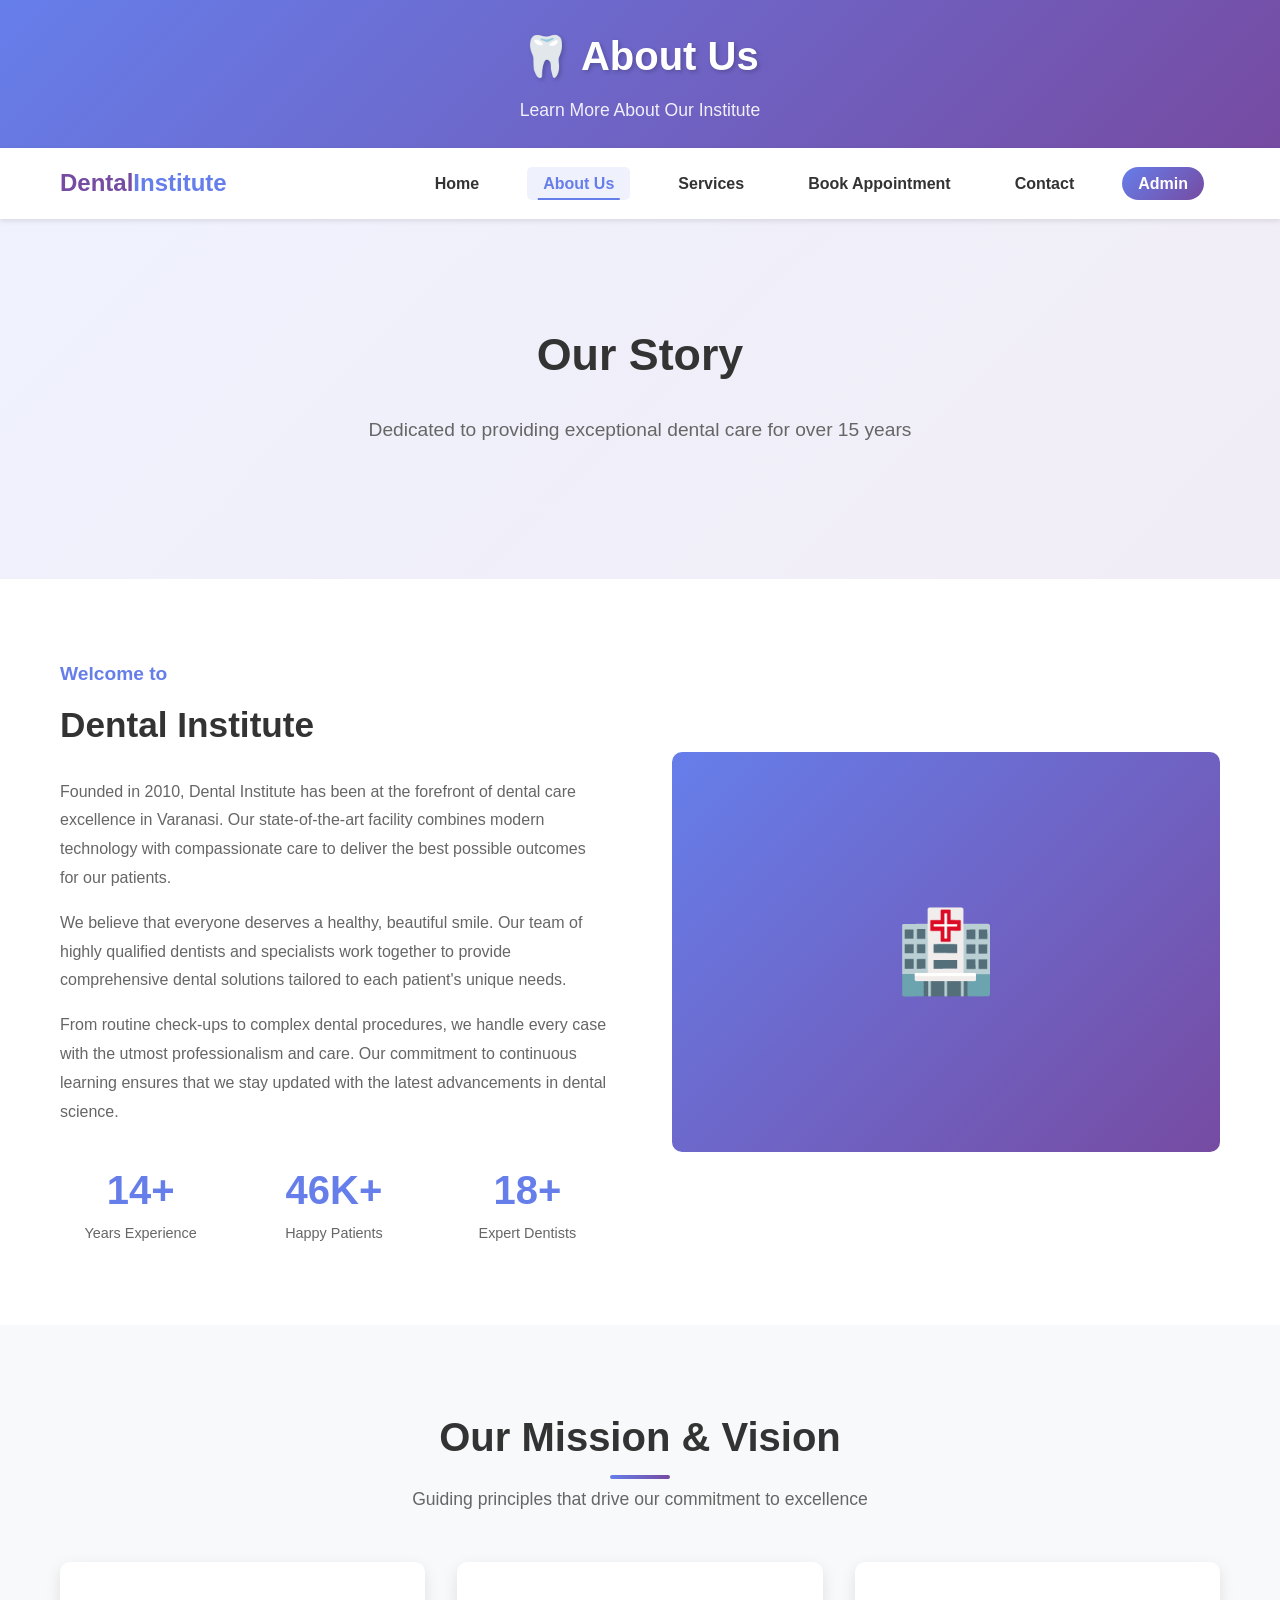
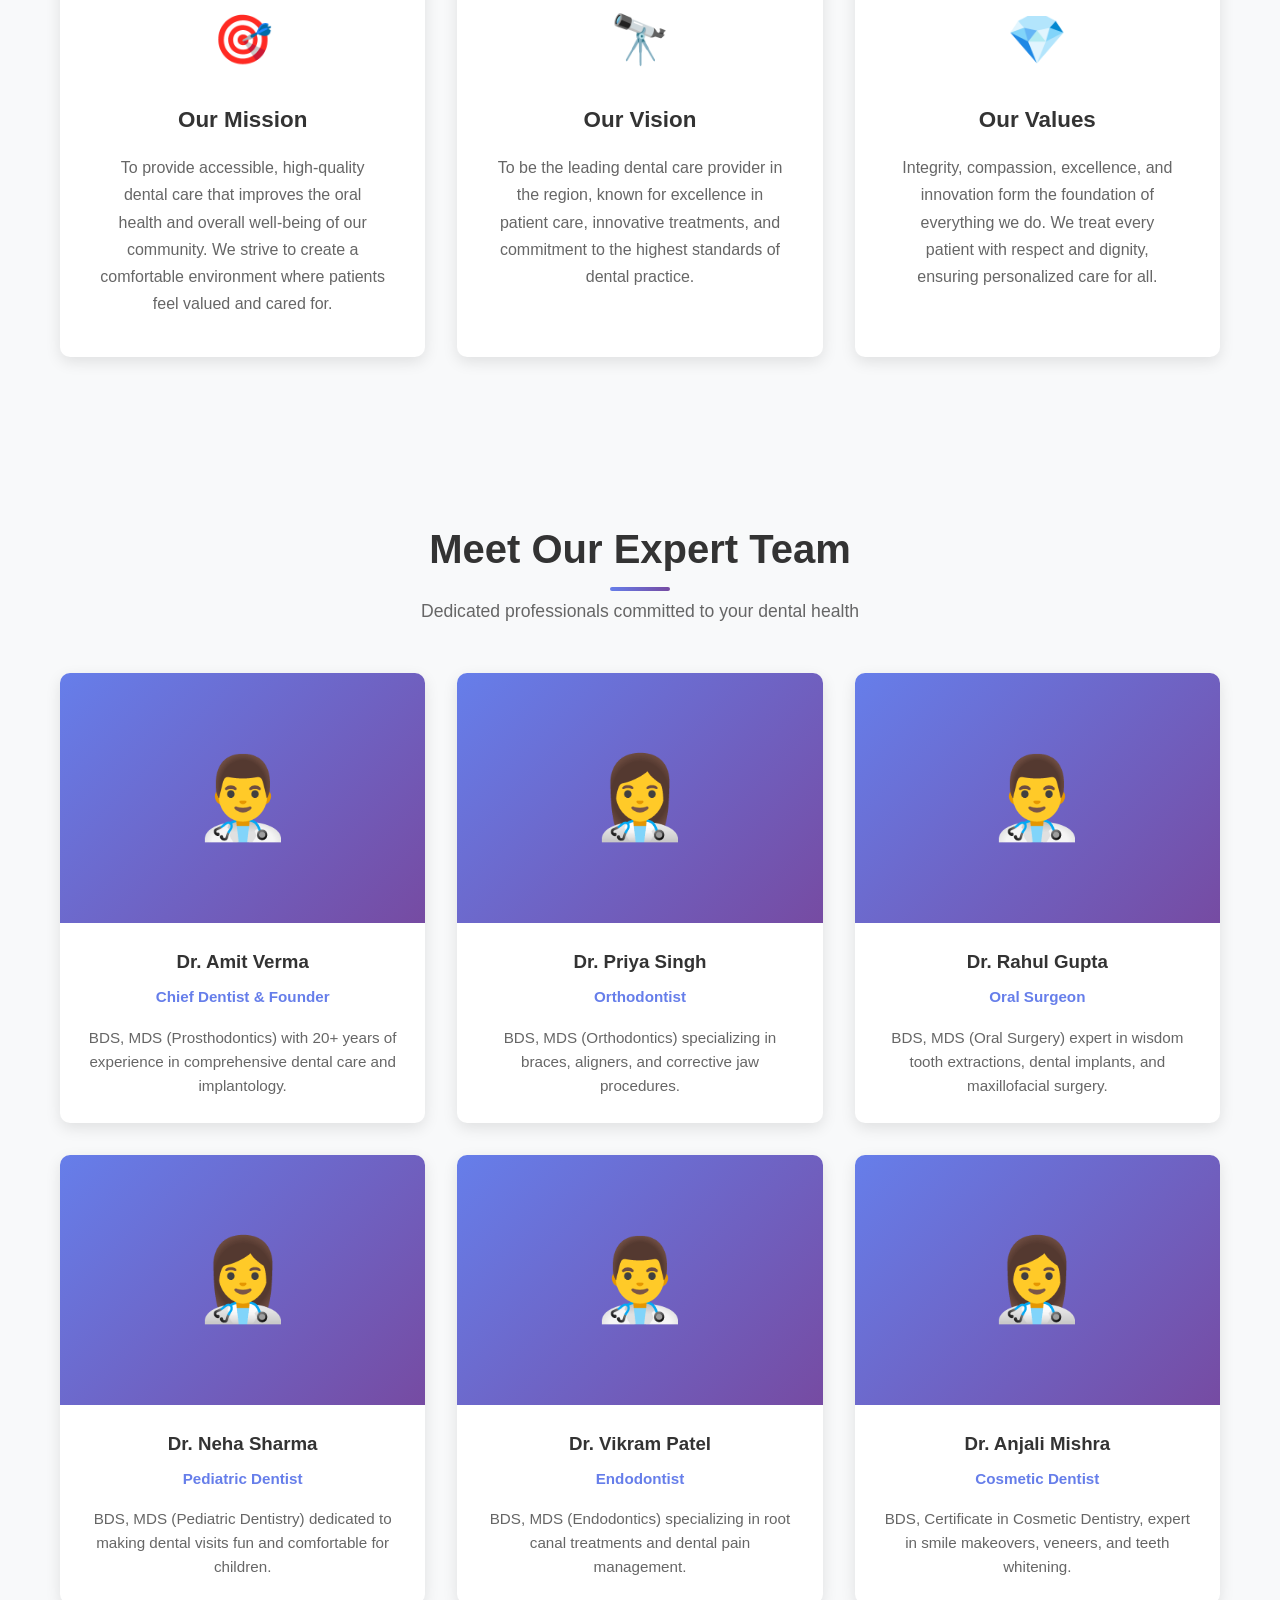
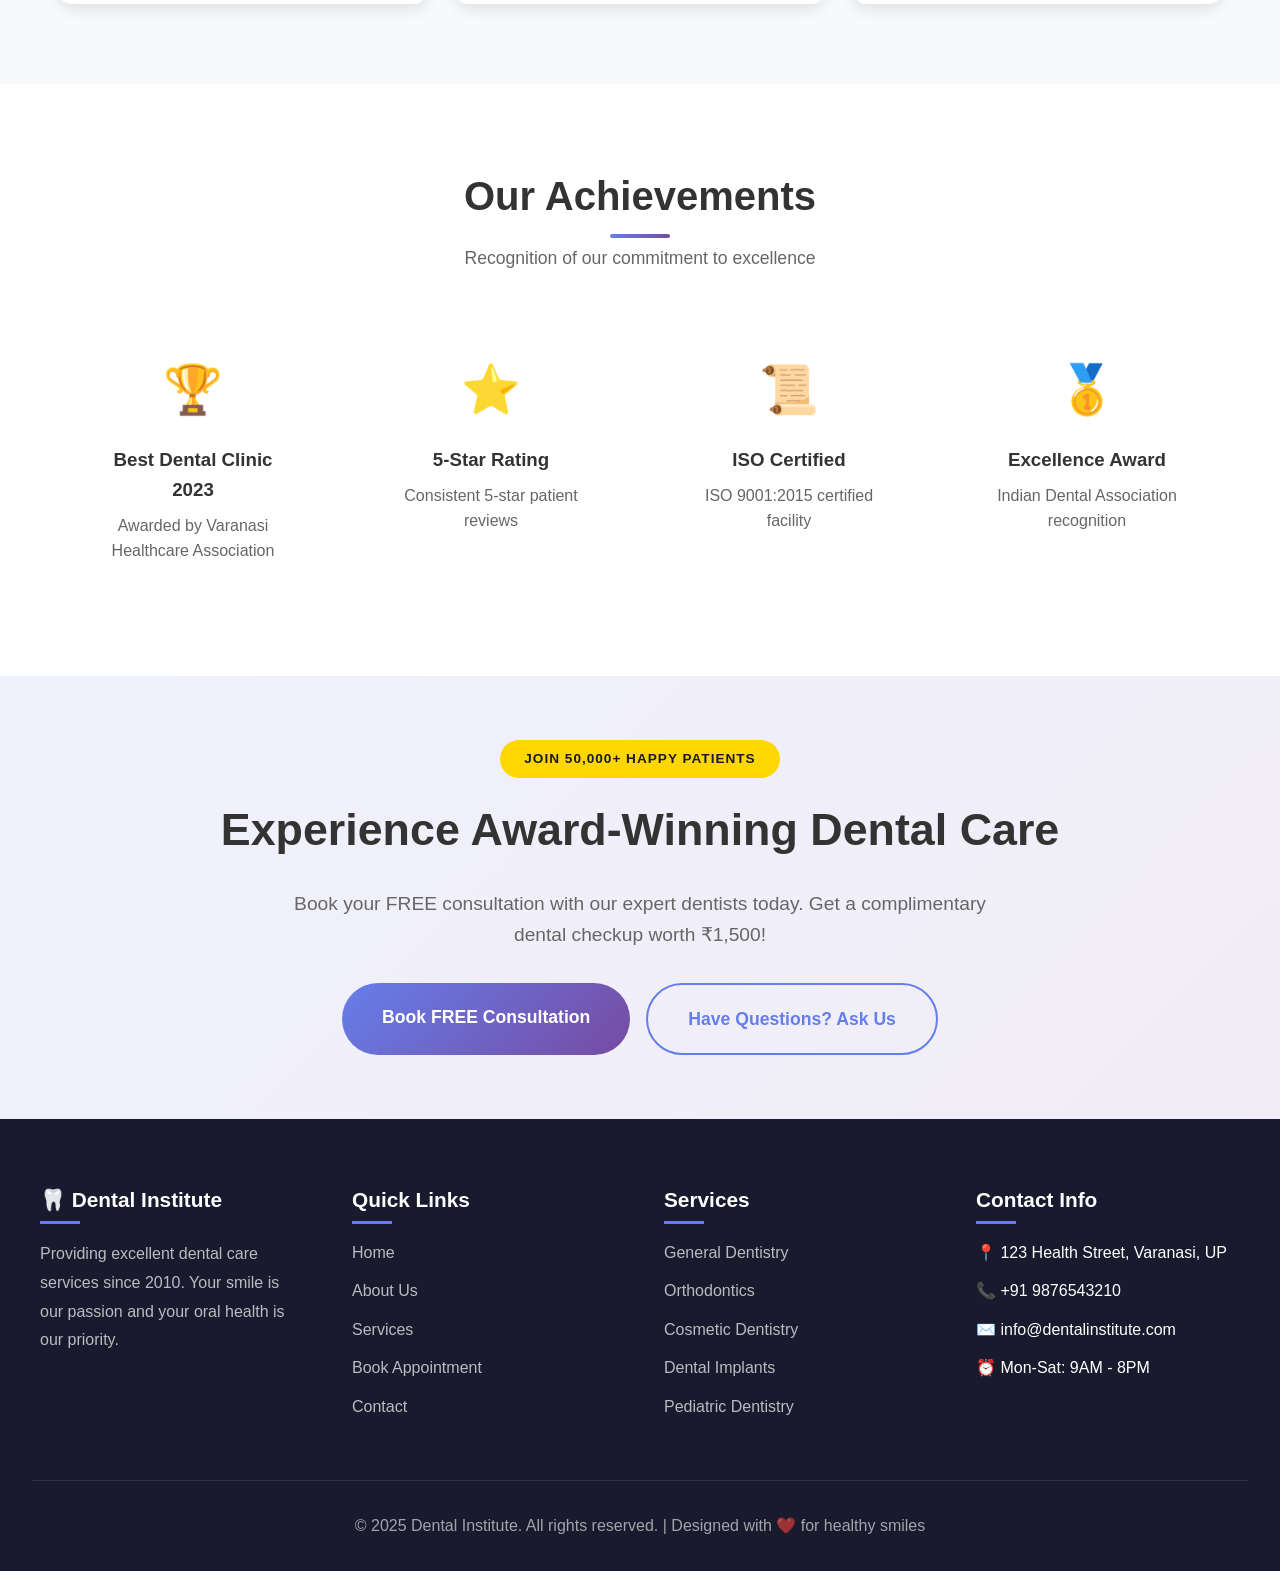
==== commit be54a507: "feat(seo): Add comprehensive SEO optimization, CTAs, and core features SEO Enhancements: - Added Twi" ====
--- a/about.html
+++ b/about.html
@@ -3,9 +3,47 @@
 <head>
     <meta charset="UTF-8">
     <meta name="viewport" content="width=device-width, initial-scale=1.0">
-    <meta name="description" content="Learn about Dental Institute - Our history, mission, vision, and the expert team behind your beautiful smile.">
-    <meta name="keywords" content="about dental institute, dental team, dentists Varanasi, dental clinic history">
-    <title>About Us - Dental Institute</title>
+    <meta name="description" content="About Dental Institute Varanasi - 15+ years experience, 20+ expert dentists, 50,000+ happy patients. Award-winning dental clinic with ISO certification. Meet our team!">
+    <meta name="keywords" content="best dentist Varanasi, dental clinic near me, experienced dentists, dental team, ISO certified dental clinic, award winning dentist">
+    <meta name="robots" content="index, follow">
+    <link rel="canonical" href="https://ravanneverdies.github.io/laughing-chainsaw/about.html">
+    
+    <!-- Open Graph -->
+    <meta property="og:title" content="About Us - Award-Winning Dental Institute Varanasi">
+    <meta property="og:description" content="15+ years of excellence, 20+ expert dentists, 50,000+ smiles transformed. Discover why we're #1 rated!">
+    <meta property="og:type" content="website">
+    <meta property="og:url" content="https://ravanneverdies.github.io/laughing-chainsaw/about.html">
+    
+    <!-- Twitter Card -->
+    <meta name="twitter:card" content="summary">
+    <meta name="twitter:title" content="About Dental Institute - 15+ Years of Excellence">
+    
+    <!-- Schema.org for About Page -->
+    <script type="application/ld+json">
+    {
+        "@context": "https://schema.org",
+        "@type": "AboutPage",
+        "name": "About Dental Institute",
+        "description": "Learn about Dental Institute Varanasi - our history, mission, and expert team",
+        "url": "https://ravanneverdies.github.io/laughing-chainsaw/about.html",
+        "mainEntity": {
+            "@type": "Dentist",
+            "name": "Dental Institute",
+            "foundingDate": "2010",
+            "numberOfEmployees": {
+                "@type": "QuantitativeValue",
+                "value": "20+"
+            },
+            "award": [
+                "Best Dental Clinic 2023 - Varanasi Healthcare Association",
+                "ISO 9001:2015 Certified",
+                "Indian Dental Association Excellence Award"
+            ]
+        }
+    }
+    </script>
+    
+    <title>About Us - Award-Winning Dental Institute | 15+ Years Excellence | Varanasi</title>
     <link rel="icon" type="image/svg+xml" href="favicon.svg">
     <link rel="stylesheet" href="css/style.css">
 </head>
@@ -201,12 +239,13 @@
     </section>
 
     <!-- CTA -->
-    <section class="hero" style="min-height: auto; padding: 4rem 2rem;">
-        <h2>Join Our Family of Happy Patients</h2>
-        <p>Experience the difference of quality dental care</p>
+    <section class="hero cta-section" style="min-height: auto; padding: 4rem 2rem;">
+        <div class="cta-badge">Join 50,000+ Happy Patients</div>
+        <h2>Experience Award-Winning Dental Care</h2>
+        <p>Book your FREE consultation with our expert dentists today. Get a complimentary dental checkup worth ₹1,500!</p>
         <div class="hero-buttons">
-            <a href="appointments.html" class="btn btn-primary">Book Appointment</a>
-            <a href="contact.html" class="btn btn-secondary">Contact Us</a>
+            <a href="appointments.html" class="btn btn-primary btn-pulse btn-large">Book FREE Consultation</a>
+            <a href="contact.html" class="btn btn-secondary btn-large">Have Questions? Ask Us</a>
         </div>
     </section>
 
@@ -253,5 +292,6 @@
     </footer>
 
     <script src="js/script.js"></script>
+    <script src="js/seo-enhancements.js"></script>
 </body>
 </html>
--- a/css/style.css
+++ b/css/style.css
@@ -1574,6 +1574,10 @@
     align-items: center;
 }
 
+.section-actions .btn {
+    white-space: nowrap;
+}
+
 .search-input {
     padding: 0.75rem 1rem;
     border: 2px solid #e0e0e0;
@@ -1606,9 +1610,10 @@
 /* Stats Grid */
 .stats-grid {
     display: grid;
-    grid-template-columns: repeat(auto-fit, minmax(240px, 1fr));
+    grid-template-columns: repeat(4, 1fr);
     gap: 1.5rem;
     margin-bottom: 2rem;
+    align-items: stretch;
 }
 
 .stat-card {
@@ -1622,6 +1627,7 @@
     transition: var(--transition);
     position: relative;
     overflow: hidden;
+    min-height: 120px;
 }
 
 .stat-card:hover {
@@ -1686,6 +1692,7 @@
     grid-template-columns: 2fr 1fr;
     gap: 1.5rem;
     margin-bottom: 2rem;
+    align-items: stretch;
 }
 
 .chart-card {
@@ -1693,6 +1700,9 @@
     border-radius: 12px;
     padding: 1.5rem;
     box-shadow: 0 2px 10px rgba(0, 0, 0, 0.05);
+    display: flex;
+    flex-direction: column;
+    min-height: 320px;
 }
 
 .chart-header {
@@ -1732,15 +1742,20 @@
 
 .chart-container {
     min-height: 250px;
+    flex: 1;
+    display: flex;
+    flex-direction: column;
+    justify-content: center;
 }
 
 /* Bar Chart */
 .bar-chart {
     display: flex;
     align-items: flex-end;
-    justify-content: space-around;
+    justify-content: space-between;
     height: 200px;
-    padding-top: 1rem;
+    padding: 1rem 0.5rem;
+    gap: 0.5rem;
 }
 
 .bar-group {
@@ -1748,10 +1763,13 @@
     flex-direction: column;
     align-items: center;
     gap: 0.5rem;
+    flex: 1;
+    max-width: 60px;
 }
 
 .bar {
-    width: 40px;
+    width: 100%;
+    max-width: 50px;
     background: #f0f0f0;
     border-radius: 4px 4px 0 0;
     display: flex;
@@ -1780,7 +1798,10 @@
     display: flex;
     flex-direction: column;
     align-items: center;
+    justify-content: center;
     gap: 1.5rem;
+    flex: 1;
+    padding: 1rem 0;
 }
 
 .donut {
@@ -1836,8 +1857,9 @@
 /* Dashboard Grid */
 .dashboard-grid {
     display: grid;
-    grid-template-columns: repeat(auto-fit, minmax(400px, 1fr));
+    grid-template-columns: repeat(2, 1fr);
     gap: 1.5rem;
+    align-items: stretch;
 }
 
 .dashboard-card {
@@ -1845,6 +1867,9 @@
     border-radius: 12px;
     box-shadow: 0 2px 10px rgba(0, 0, 0, 0.05);
     overflow: hidden;
+    display: flex;
+    flex-direction: column;
+    min-height: 350px;
 }
 
 .card-header {
@@ -1868,6 +1893,8 @@
 
 .card-body {
     padding: 1rem 1.5rem;
+    flex: 1;
+    overflow-y: auto;
 }
 
 /* Recent List */
@@ -2737,6 +2764,156 @@
     transition: all 0.3s ease;
 }
 
+/* Real-time indicator */
+.realtime-indicator {
+    position: fixed;
+    bottom: 20px;
+    left: 20px;
+    background: linear-gradient(135deg, var(--primary-color), var(--secondary-color));
+    color: white;
+    padding: 0.75rem 1.5rem;
+    border-radius: 50px;
+    font-size: 0.9rem;
+    display: flex;
+    align-items: center;
+    gap: 0.5rem;
+    z-index: 9999;
+    animation: slideInUp 0.3s ease;
+    box-shadow: 0 4px 15px rgba(102, 126, 234, 0.4);
+    transition: opacity 0.3s ease, transform 0.3s ease;
+}
+
+@keyframes slideInUp {
+    from {
+        opacity: 0;
+        transform: translateY(20px);
+    }
+    to {
+        opacity: 1;
+        transform: translateY(0);
+    }
+}
+
+.realtime-indicator .pulse {
+    width: 8px;
+    height: 8px;
+    background: #00ff88;
+    border-radius: 50%;
+    animation: pulse 1.5s infinite;
+}
+
+@keyframes pulse {
+    0%, 100% {
+        transform: scale(1);
+        opacity: 1;
+    }
+    50% {
+        transform: scale(1.5);
+        opacity: 0.5;
+    }
+}
+
+/* Status dropdown in tables */
+.status-dropdown {
+    padding: 0.4rem 0.75rem;
+    border: 2px solid #e0e0e0;
+    border-radius: 20px;
+    font-size: 0.8rem;
+    font-weight: 500;
+    cursor: pointer;
+    background: var(--bg-white);
+    transition: var(--transition);
+    min-width: 110px;
+}
+
+.status-dropdown:hover {
+    border-color: var(--primary-color);
+}
+
+.status-dropdown:focus {
+    outline: none;
+    border-color: var(--primary-color);
+    box-shadow: 0 0 0 3px rgba(102, 126, 234, 0.1);
+}
+
+/* Notification badge pulse */
+.notification-badge.pulse {
+    animation: badgePulse 0.5s ease;
+}
+
+@keyframes badgePulse {
+    0%, 100% {
+        transform: scale(1);
+    }
+    50% {
+        transform: scale(1.3);
+    }
+}
+
+/* Unread notification styling */
+.notification-item.unread {
+    background: rgba(102, 126, 234, 0.05);
+    border-left: 3px solid var(--primary-color);
+}
+
+.no-notifications {
+    padding: 2rem;
+    text-align: center;
+    color: var(--text-light);
+}
+
+/* Appointment item status colors in patient portal */
+.appointment-item.pending {
+    border-left-color: #ffc107;
+}
+
+.appointment-item.confirmed {
+    border-left-color: #28a745;
+}
+
+.appointment-item.completed {
+    border-left-color: var(--accent-color);
+}
+
+.appointment-item.cancelled {
+    border-left-color: #dc3545;
+    opacity: 0.7;
+}
+
+/* Live indicator for dashboard */
+.live-indicator {
+    display: inline-flex;
+    align-items: center;
+    gap: 0.5rem;
+    font-size: 0.8rem;
+    color: var(--accent-color);
+    margin-left: 1rem;
+}
+
+.live-indicator::before {
+    content: '';
+    width: 8px;
+    height: 8px;
+    background: var(--accent-color);
+    border-radius: 50%;
+    animation: pulse 1.5s infinite;
+}
+
+/* Stat card animation on update */
+.stat-card.updating {
+    animation: statUpdate 0.3s ease;
+}
+
+@keyframes statUpdate {
+    0%, 100% {
+        transform: scale(1);
+    }
+    50% {
+        transform: scale(1.02);
+        box-shadow: 0 10px 30px rgba(102, 126, 234, 0.2);
+    }
+}
+
 .admin-alert-success {
     border-left: 4px solid #28a745;
 }
@@ -2795,6 +2972,10 @@
 @media (max-width: 1200px) {
     .charts-row {
         grid-template-columns: 1fr;
+    }
+    
+    .stats-grid {
+        grid-template-columns: repeat(2, 1fr);
     }
     
     .messages-container {
@@ -2860,7 +3041,11 @@
     }
     
     .stats-grid {
-        grid-template-columns: 1fr 1fr;
+        grid-template-columns: repeat(2, 1fr);
+    }
+    
+    .dashboard-grid {
+        grid-template-columns: 1fr;
     }
     
     .admin-table {
@@ -2888,6 +3073,10 @@
         grid-template-columns: 1fr;
     }
     
+    .charts-row {
+        grid-template-columns: 1fr;
+    }
+    
     .form-row {
         grid-template-columns: 1fr;
     }
@@ -2904,3 +3093,2496 @@
         width: 100%;
     }
 }
+
+/* ===========================================
+   Patient Portal Styles
+   =========================================== */
+
+/* Login Modal */
+.patient-modal {
+    position: fixed;
+    top: 0;
+    left: 0;
+    width: 100%;
+    height: 100%;
+    background: linear-gradient(135deg, rgba(102, 126, 234, 0.95) 0%, rgba(118, 75, 162, 0.95) 100%);
+    display: flex;
+    align-items: center;
+    justify-content: center;
+    z-index: 9999;
+}
+
+.patient-modal.hidden {
+    display: none;
+}
+
+.patient-modal-content {
+    background: var(--bg-white);
+    border-radius: 16px;
+    padding: 2rem;
+    max-width: 500px;
+    width: 95%;
+    max-height: 90vh;
+    overflow-y: auto;
+    box-shadow: 0 25px 50px rgba(0, 0, 0, 0.25);
+}
+
+.login-tabs {
+    display: flex;
+    border-bottom: 2px solid #eee;
+    margin-bottom: 1.5rem;
+}
+
+.tab-btn {
+    flex: 1;
+    padding: 1rem;
+    background: none;
+    border: none;
+    font-size: 1rem;
+    font-weight: 600;
+    color: var(--text-light);
+    cursor: pointer;
+    transition: var(--transition);
+    position: relative;
+}
+
+.tab-btn.active {
+    color: var(--primary-color);
+}
+
+.tab-btn.active::after {
+    content: '';
+    position: absolute;
+    bottom: -2px;
+    left: 0;
+    width: 100%;
+    height: 3px;
+    background: var(--primary-color);
+}
+
+.tab-content {
+    display: none;
+}
+
+.tab-content.active {
+    display: block;
+}
+
+.password-input-wrapper {
+    position: relative;
+}
+
+.toggle-password {
+    position: absolute;
+    right: 10px;
+    top: 50%;
+    transform: translateY(-50%);
+    background: none;
+    border: none;
+    cursor: pointer;
+    font-size: 1.2rem;
+}
+
+.form-row-inline {
+    display: flex;
+    justify-content: space-between;
+    align-items: center;
+}
+
+.forgot-password {
+    color: var(--primary-color);
+    font-size: 0.9rem;
+}
+
+.demo-hint {
+    text-align: center;
+    margin-top: 1.5rem;
+    padding: 1rem;
+    background: var(--bg-light);
+    border-radius: 8px;
+    font-size: 0.85rem;
+    color: var(--text-light);
+}
+
+.form-hint {
+    color: var(--text-light);
+    font-size: 0.85rem;
+    margin-top: 0.25rem;
+}
+
+/* Patient Dashboard */
+.patient-dashboard {
+    min-height: 100vh;
+    background: var(--bg-light);
+}
+
+.dashboard-header {
+    background: linear-gradient(135deg, var(--primary-color) 0%, var(--secondary-color) 100%);
+    padding: 2rem;
+    color: white;
+}
+
+.dashboard-header .container {
+    display: flex;
+    justify-content: space-between;
+    align-items: center;
+    flex-wrap: wrap;
+    gap: 1rem;
+}
+
+.dashboard-welcome {
+    display: flex;
+    align-items: center;
+    gap: 1rem;
+}
+
+.patient-avatar-large {
+    width: 60px;
+    height: 60px;
+    background: rgba(255, 255, 255, 0.2);
+    border-radius: 50%;
+    display: flex;
+    align-items: center;
+    justify-content: center;
+    font-size: 1.5rem;
+    font-weight: bold;
+}
+
+.welcome-text h2 {
+    margin: 0;
+    font-size: 1.5rem;
+}
+
+.welcome-text p {
+    margin: 0.25rem 0 0;
+    opacity: 0.9;
+}
+
+.dashboard-actions {
+    display: flex;
+    gap: 0.75rem;
+}
+
+.notification-badge-small {
+    background: #dc3545;
+    color: white;
+    font-size: 0.7rem;
+    padding: 0.15rem 0.4rem;
+    border-radius: 10px;
+    margin-left: 0.25rem;
+}
+
+.dashboard-nav {
+    background: var(--bg-white);
+    box-shadow: 0 2px 10px rgba(0, 0, 0, 0.05);
+    position: sticky;
+    top: 0;
+    z-index: 100;
+    overflow-x: auto;
+}
+
+.nav-pills {
+    display: flex;
+    gap: 0.5rem;
+    padding: 1rem 0;
+    min-width: max-content;
+}
+
+.nav-pill {
+    padding: 0.75rem 1.25rem;
+    border: none;
+    background: transparent;
+    color: var(--text-dark);
+    font-weight: 500;
+    border-radius: 25px;
+    cursor: pointer;
+    transition: var(--transition);
+    white-space: nowrap;
+}
+
+.nav-pill:hover {
+    background: var(--bg-light);
+}
+
+.nav-pill.active {
+    background: linear-gradient(135deg, var(--primary-color), var(--secondary-color));
+    color: white;
+}
+
+.dashboard-content {
+    padding: 2rem 0;
+}
+
+.dashboard-section {
+    display: none;
+}
+
+.dashboard-section.active {
+    display: block;
+}
+
+/* Overview Cards */
+.overview-grid {
+    display: grid;
+    grid-template-columns: repeat(4, 1fr);
+    gap: 1rem;
+    margin-bottom: 2rem;
+}
+
+.overview-card {
+    background: var(--bg-white);
+    padding: 1.5rem;
+    border-radius: 12px;
+    box-shadow: 0 2px 10px rgba(0, 0, 0, 0.05);
+    display: flex;
+    align-items: center;
+    gap: 1rem;
+}
+
+.overview-icon {
+    font-size: 2rem;
+}
+
+.overview-details h3 {
+    font-size: 1.5rem;
+    margin: 0;
+    color: var(--primary-color);
+}
+
+.overview-details p {
+    margin: 0;
+    color: var(--text-light);
+    font-size: 0.85rem;
+}
+
+/* Quick Actions */
+.quick-actions {
+    margin: 2rem 0;
+}
+
+.quick-actions h3 {
+    margin-bottom: 1rem;
+    color: var(--text-dark);
+}
+
+.actions-grid {
+    display: grid;
+    grid-template-columns: repeat(6, 1fr);
+    gap: 1rem;
+}
+
+.action-card {
+    background: var(--bg-white);
+    padding: 1.5rem 1rem;
+    border-radius: 12px;
+    text-align: center;
+    box-shadow: 0 2px 10px rgba(0, 0, 0, 0.05);
+    transition: var(--transition);
+    color: var(--text-dark);
+}
+
+.action-card:hover {
+    transform: translateY(-5px);
+    box-shadow: 0 10px 30px rgba(0, 0, 0, 0.1);
+}
+
+.action-card.emergency {
+    background: linear-gradient(135deg, #dc3545, #c82333);
+    color: white;
+}
+
+.action-icon {
+    display: block;
+    font-size: 2rem;
+    margin-bottom: 0.5rem;
+}
+
+/* Appointment Cards */
+.appointment-card {
+    display: flex;
+    align-items: center;
+    background: var(--bg-white);
+    padding: 1rem;
+    border-radius: 12px;
+    margin-bottom: 1rem;
+    box-shadow: 0 2px 10px rgba(0, 0, 0, 0.05);
+}
+
+.apt-date-badge {
+    background: linear-gradient(135deg, var(--primary-color), var(--secondary-color));
+    color: white;
+    padding: 1rem;
+    border-radius: 10px;
+    text-align: center;
+    min-width: 70px;
+}
+
+.apt-day {
+    display: block;
+    font-size: 1.5rem;
+    font-weight: bold;
+}
+
+.apt-month {
+    font-size: 0.85rem;
+}
+
+.apt-details {
+    flex: 1;
+    padding: 0 1rem;
+}
+
+.apt-details h4 {
+    margin: 0 0 0.5rem;
+    color: var(--text-dark);
+}
+
+.apt-time, .apt-doctor {
+    margin: 0;
+    font-size: 0.9rem;
+    color: var(--text-light);
+}
+
+.apt-status {
+    text-align: right;
+}
+
+.apt-actions {
+    display: flex;
+    gap: 0.5rem;
+    margin-top: 0.5rem;
+}
+
+.btn-icon {
+    background: none;
+    border: none;
+    cursor: pointer;
+    font-size: 1rem;
+    padding: 0.25rem;
+    opacity: 0.7;
+    transition: var(--transition);
+}
+
+.btn-icon:hover {
+    opacity: 1;
+}
+
+/* Medical Records */
+.records-grid {
+    display: grid;
+    grid-template-columns: repeat(2, 1fr);
+    gap: 1.5rem;
+}
+
+.record-card {
+    background: var(--bg-white);
+    border-radius: 12px;
+    box-shadow: 0 2px 10px rgba(0, 0, 0, 0.05);
+    overflow: hidden;
+}
+
+.record-card.full-width {
+    grid-column: 1 / -1;
+}
+
+.record-header {
+    display: flex;
+    justify-content: space-between;
+    align-items: center;
+    padding: 1rem 1.5rem;
+    background: var(--bg-light);
+    border-bottom: 1px solid #eee;
+}
+
+.record-header h3 {
+    margin: 0;
+    font-size: 1rem;
+}
+
+.record-body {
+    padding: 1.5rem;
+    max-height: 300px;
+    overflow-y: auto;
+}
+
+/* Dental Chart */
+.dental-chart {
+    text-align: center;
+}
+
+.chart-row {
+    display: flex;
+    justify-content: center;
+    gap: 0.5rem;
+    margin: 1rem 0;
+}
+
+.tooth {
+    width: 35px;
+    height: 40px;
+    background: #e8f5e9;
+    border: 2px solid #4caf50;
+    border-radius: 5px 5px 8px 8px;
+    display: flex;
+    align-items: center;
+    justify-content: center;
+    font-size: 0.7rem;
+    cursor: pointer;
+    transition: var(--transition);
+}
+
+.tooth:hover {
+    transform: scale(1.1);
+}
+
+.tooth.treated {
+    background: #e3f2fd;
+    border-color: #2196f3;
+}
+
+.tooth.needs-attention {
+    background: #fff3e0;
+    border-color: #ff9800;
+}
+
+.tooth.missing {
+    background: #ffebee;
+    border-color: #f44336;
+    opacity: 0.5;
+}
+
+.chart-label {
+    font-size: 0.85rem;
+    color: var(--text-light);
+    margin: 0.5rem 0;
+}
+
+.chart-divider {
+    height: 2px;
+    background: #eee;
+    margin: 1rem 0;
+}
+
+.chart-legend {
+    display: flex;
+    justify-content: center;
+    gap: 1.5rem;
+    margin-top: 1rem;
+    flex-wrap: wrap;
+}
+
+.legend-dot {
+    width: 12px;
+    height: 12px;
+    border-radius: 50%;
+    display: inline-block;
+    margin-right: 0.25rem;
+}
+
+.legend-dot.healthy { background: #4caf50; }
+.legend-dot.treated { background: #2196f3; }
+.legend-dot.needs-attention { background: #ff9800; }
+.legend-dot.missing { background: #f44336; }
+
+/* Treatment History */
+.treatment-item {
+    display: flex;
+    align-items: flex-start;
+    padding: 1rem;
+    border-bottom: 1px solid #f0f0f0;
+}
+
+.treatment-item:last-child {
+    border-bottom: none;
+}
+
+.treatment-date {
+    background: var(--bg-light);
+    padding: 0.5rem;
+    border-radius: 6px;
+    font-size: 0.8rem;
+    color: var(--text-light);
+    min-width: 80px;
+    text-align: center;
+}
+
+.treatment-details {
+    flex: 1;
+    padding: 0 1rem;
+}
+
+.treatment-details h4 {
+    margin: 0 0 0.25rem;
+    color: var(--text-dark);
+}
+
+.treatment-notes {
+    font-size: 0.85rem;
+    color: var(--text-light);
+    margin: 0.25rem 0 0;
+}
+
+.treatment-cost {
+    font-weight: 600;
+    color: var(--primary-color);
+}
+
+/* Prescriptions */
+.prescription-card {
+    background: var(--bg-white);
+    border-radius: 12px;
+    padding: 1.5rem;
+    margin-bottom: 1rem;
+    box-shadow: 0 2px 10px rgba(0, 0, 0, 0.05);
+}
+
+.rx-header {
+    display: flex;
+    justify-content: space-between;
+    align-items: flex-start;
+    margin-bottom: 1rem;
+}
+
+.rx-info h4 {
+    margin: 0;
+}
+
+.rx-info p {
+    margin: 0.25rem 0 0;
+    font-size: 0.85rem;
+    color: var(--text-light);
+}
+
+.rx-medications {
+    background: var(--bg-light);
+    padding: 1rem;
+    border-radius: 8px;
+    margin-bottom: 1rem;
+}
+
+.medication-item {
+    margin-bottom: 0.75rem;
+}
+
+.medication-item:last-child {
+    margin-bottom: 0;
+}
+
+.medication-item strong {
+    color: var(--text-dark);
+}
+
+.medication-item p {
+    margin: 0.25rem 0;
+    font-size: 0.85rem;
+    color: var(--text-light);
+}
+
+.rx-notes {
+    background: #fff3e0;
+    padding: 0.75rem;
+    border-radius: 6px;
+    font-size: 0.9rem;
+    margin-bottom: 1rem;
+}
+
+.rx-actions {
+    display: flex;
+    gap: 0.75rem;
+}
+
+/* Billing */
+.billing-summary {
+    display: grid;
+    grid-template-columns: repeat(3, 1fr);
+    gap: 1rem;
+    margin-bottom: 2rem;
+}
+
+.billing-card {
+    background: var(--bg-white);
+    padding: 1.5rem;
+    border-radius: 12px;
+    text-align: center;
+    box-shadow: 0 2px 10px rgba(0, 0, 0, 0.05);
+}
+
+.billing-card h4 {
+    margin: 0 0 0.5rem;
+    color: var(--text-light);
+    font-size: 0.9rem;
+}
+
+.billing-card .amount {
+    font-size: 1.75rem;
+    font-weight: bold;
+    color: var(--primary-color);
+    margin: 0;
+}
+
+.billing-card small {
+    color: var(--text-light);
+}
+
+.billing-history, .insurance-info {
+    background: var(--bg-white);
+    padding: 1.5rem;
+    border-radius: 12px;
+    margin-bottom: 1.5rem;
+    box-shadow: 0 2px 10px rgba(0, 0, 0, 0.05);
+}
+
+.billing-history h3, .insurance-info h3 {
+    margin: 0 0 1rem;
+    padding-bottom: 0.75rem;
+    border-bottom: 1px solid #eee;
+}
+
+.transaction-item {
+    display: flex;
+    align-items: center;
+    padding: 0.75rem 0;
+    border-bottom: 1px solid #f0f0f0;
+}
+
+.transaction-item:last-child {
+    border-bottom: none;
+}
+
+.tx-date {
+    min-width: 90px;
+    font-size: 0.85rem;
+    color: var(--text-light);
+}
+
+.tx-description {
+    flex: 1;
+}
+
+.tx-amount {
+    font-weight: 600;
+}
+
+.tx-amount.credit {
+    color: #28a745;
+}
+
+.tx-amount.debit {
+    color: #dc3545;
+}
+
+/* Settings */
+.settings-grid {
+    display: grid;
+    grid-template-columns: repeat(2, 1fr);
+    gap: 1.5rem;
+}
+
+.settings-card {
+    background: var(--bg-white);
+    padding: 1.5rem;
+    border-radius: 12px;
+    box-shadow: 0 2px 10px rgba(0, 0, 0, 0.05);
+}
+
+.settings-card h3 {
+    margin: 0 0 1.5rem;
+    padding-bottom: 0.75rem;
+    border-bottom: 1px solid #eee;
+}
+
+.notification-options {
+    display: flex;
+    flex-direction: column;
+    gap: 1rem;
+    margin-bottom: 1.5rem;
+}
+
+.notification-option {
+    display: flex;
+    justify-content: space-between;
+    align-items: center;
+    cursor: pointer;
+}
+
+.two-factor-auth {
+    margin-top: 1.5rem;
+    padding-top: 1rem;
+    border-top: 1px solid #eee;
+    display: flex;
+    align-items: center;
+    gap: 1rem;
+}
+
+.danger-zone {
+    background: #fff5f5;
+    border: 1px solid #ffebee;
+    padding: 1.5rem;
+    border-radius: 12px;
+    margin-top: 2rem;
+}
+
+.danger-zone h3 {
+    color: #dc3545;
+    margin: 0 0 0.5rem;
+}
+
+.danger-zone p {
+    margin: 0 0 1rem;
+    color: var(--text-light);
+}
+
+.btn-danger {
+    background: #dc3545;
+    color: white;
+}
+
+.btn-danger:hover {
+    background: #c82333;
+}
+
+/* Patient Alert */
+.patient-alert {
+    position: fixed;
+    top: 80px;
+    right: 20px;
+    display: flex;
+    align-items: center;
+    gap: 0.75rem;
+    padding: 1rem 1.5rem;
+    background: var(--bg-white);
+    border-radius: 10px;
+    box-shadow: 0 10px 40px rgba(0, 0, 0, 0.15);
+    z-index: 10000;
+    animation: alertSlide 0.3s ease;
+    max-width: 400px;
+}
+
+.patient-alert-success { border-left: 4px solid #28a745; }
+.patient-alert-error { border-left: 4px solid #dc3545; }
+.patient-alert-info { border-left: 4px solid var(--primary-color); }
+
+.patient-alert.fade-out {
+    opacity: 0;
+    transform: translateX(100px);
+}
+
+/* Activity */
+.activity-item {
+    display: flex;
+    align-items: center;
+    gap: 1rem;
+    padding: 0.75rem;
+    border-bottom: 1px solid #f0f0f0;
+}
+
+.activity-item:last-child {
+    border-bottom: none;
+}
+
+.activity-icon {
+    font-size: 1.5rem;
+}
+
+.activity-details p {
+    margin: 0;
+    color: var(--text-dark);
+}
+
+.activity-time {
+    font-size: 0.8rem;
+    color: var(--text-light);
+}
+
+/* No Data Message */
+.no-data-message {
+    text-align: center;
+    padding: 3rem;
+}
+
+.no-data-icon {
+    font-size: 4rem;
+    display: block;
+    margin-bottom: 1rem;
+}
+
+/* ===========================================
+   Emergency Page Styles
+   =========================================== */
+
+.emergency-banner {
+    background: #dc3545;
+    color: white;
+    padding: 0.75rem;
+    text-align: center;
+    font-size: 0.95rem;
+}
+
+.emergency-banner a {
+    color: white;
+    text-decoration: underline;
+    font-weight: bold;
+    margin-left: 0.5rem;
+}
+
+.emergency-pulse {
+    display: inline-block;
+    width: 10px;
+    height: 10px;
+    background: white;
+    border-radius: 50%;
+    margin-right: 0.5rem;
+    animation: pulse 1.5s infinite;
+}
+
+.emergency-header {
+    background: linear-gradient(135deg, #dc3545 0%, #c82333 100%);
+}
+
+.emergency-hero {
+    background: linear-gradient(135deg, #dc3545 0%, #c82333 100%);
+    color: white;
+    padding: 4rem 2rem;
+    text-align: center;
+}
+
+.emergency-hero h2 {
+    color: white;
+}
+
+.emergency-hero p {
+    color: rgba(255, 255, 255, 0.9);
+}
+
+.emergency-cta {
+    display: flex;
+    gap: 1rem;
+    justify-content: center;
+    margin-top: 2rem;
+    flex-wrap: wrap;
+}
+
+.btn-emergency {
+    background: white;
+    color: #dc3545;
+    font-weight: bold;
+}
+
+.btn-emergency:hover {
+    background: #f8f9fa;
+    transform: translateY(-3px);
+}
+
+.btn-lg {
+    padding: 1.25rem 2.5rem;
+    font-size: 1.1rem;
+}
+
+.emergency-stats {
+    display: flex;
+    justify-content: center;
+    gap: 3rem;
+    margin-top: 3rem;
+    flex-wrap: wrap;
+}
+
+.emergency-stat {
+    text-align: center;
+}
+
+.emergency-stat .stat-number {
+    font-size: 2.5rem;
+    font-weight: bold;
+}
+
+.emergency-stat .stat-label {
+    font-size: 0.9rem;
+    opacity: 0.9;
+}
+
+.urgency-badge {
+    display: inline-block;
+    padding: 0.3rem 0.75rem;
+    border-radius: 20px;
+    font-size: 0.8rem;
+    font-weight: 500;
+    margin-top: 1rem;
+}
+
+.urgency-badge.critical {
+    background: #dc3545;
+    color: white;
+}
+
+.urgency-badge.high {
+    background: #ff9800;
+    color: white;
+}
+
+.urgency-badge.medium {
+    background: #ffc107;
+    color: #333;
+}
+
+/* Accordion */
+.first-aid-accordion {
+    max-width: 800px;
+    margin: 0 auto;
+}
+
+.accordion-item {
+    background: var(--bg-white);
+    border-radius: 10px;
+    margin-bottom: 1rem;
+    box-shadow: 0 2px 10px rgba(0, 0, 0, 0.05);
+    overflow: hidden;
+}
+
+.accordion-header {
+    width: 100%;
+    padding: 1.25rem 1.5rem;
+    background: none;
+    border: none;
+    display: flex;
+    justify-content: space-between;
+    align-items: center;
+    font-size: 1rem;
+    font-weight: 600;
+    color: var(--text-dark);
+    cursor: pointer;
+    text-align: left;
+}
+
+.accordion-icon {
+    font-size: 1.5rem;
+    color: var(--primary-color);
+}
+
+.accordion-content {
+    max-height: 0;
+    overflow: hidden;
+    transition: max-height 0.3s ease;
+    padding: 0 1.5rem;
+}
+
+.accordion-item.active .accordion-content {
+    padding-bottom: 1.5rem;
+}
+
+.accordion-content ol {
+    margin: 0;
+    padding-left: 1.25rem;
+    color: var(--text-light);
+}
+
+.accordion-content li {
+    margin-bottom: 0.5rem;
+}
+
+/* Process Timeline */
+.process-timeline {
+    max-width: 800px;
+    margin: 0 auto;
+}
+
+.process-step {
+    display: flex;
+    gap: 1.5rem;
+    margin-bottom: 2rem;
+    position: relative;
+}
+
+.process-step:not(:last-child)::after {
+    content: '';
+    position: absolute;
+    left: 22px;
+    top: 50px;
+    width: 2px;
+    height: calc(100% - 30px);
+    background: var(--primary-color);
+}
+
+.step-number {
+    width: 45px;
+    height: 45px;
+    background: linear-gradient(135deg, var(--primary-color), var(--secondary-color));
+    color: white;
+    border-radius: 50%;
+    display: flex;
+    align-items: center;
+    justify-content: center;
+    font-weight: bold;
+    font-size: 1.2rem;
+    flex-shrink: 0;
+}
+
+.step-content h3 {
+    margin: 0 0 0.5rem;
+    color: var(--text-dark);
+}
+
+.step-content p {
+    margin: 0;
+    color: var(--text-light);
+}
+
+.emergency-contact a {
+    color: var(--primary-color);
+    font-weight: 600;
+}
+
+/* ===========================================
+   Gallery Page Styles
+   =========================================== */
+
+.gallery-filters {
+    padding: 2rem 0;
+    background: var(--bg-white);
+}
+
+.filter-tabs {
+    display: flex;
+    justify-content: center;
+    flex-wrap: wrap;
+    gap: 0.5rem;
+}
+
+.filter-tab {
+    padding: 0.75rem 1.5rem;
+    border: 2px solid #eee;
+    background: transparent;
+    border-radius: 25px;
+    cursor: pointer;
+    font-weight: 500;
+    transition: var(--transition);
+}
+
+.filter-tab:hover {
+    border-color: var(--primary-color);
+    color: var(--primary-color);
+}
+
+.filter-tab.active {
+    background: var(--primary-color);
+    border-color: var(--primary-color);
+    color: white;
+}
+
+.gallery-section {
+    padding: 3rem 2rem;
+    background: var(--bg-light);
+}
+
+.gallery-grid {
+    display: grid;
+    grid-template-columns: repeat(auto-fill, minmax(350px, 1fr));
+    gap: 2rem;
+}
+
+.gallery-item {
+    background: var(--bg-white);
+    border-radius: 12px;
+    overflow: hidden;
+    box-shadow: 0 2px 10px rgba(0, 0, 0, 0.05);
+    transition: var(--transition);
+}
+
+.gallery-item:hover {
+    transform: translateY(-5px);
+    box-shadow: 0 10px 30px rgba(0, 0, 0, 0.1);
+}
+
+.before-after {
+    display: flex;
+}
+
+.ba-image {
+    flex: 1;
+    position: relative;
+}
+
+.ba-placeholder {
+    height: 180px;
+    display: flex;
+    flex-direction: column;
+    align-items: center;
+    justify-content: center;
+    color: white;
+    font-weight: 600;
+}
+
+.teeth-illustration {
+    font-size: 2rem;
+    margin-top: 0.5rem;
+}
+
+.ba-label {
+    position: absolute;
+    bottom: 10px;
+    left: 10px;
+    background: rgba(0, 0, 0, 0.6);
+    color: white;
+    padding: 0.25rem 0.75rem;
+    border-radius: 15px;
+    font-size: 0.75rem;
+}
+
+.gallery-info {
+    padding: 1.25rem;
+}
+
+.gallery-info h3 {
+    margin: 0 0 0.5rem;
+    font-size: 1.1rem;
+}
+
+.gallery-info p {
+    margin: 0 0 0.75rem;
+    color: var(--text-light);
+    font-size: 0.9rem;
+}
+
+.treatment-badge {
+    display: inline-block;
+    background: var(--bg-light);
+    padding: 0.25rem 0.75rem;
+    border-radius: 15px;
+    font-size: 0.8rem;
+    color: var(--primary-color);
+}
+
+/* ===========================================
+   Blog Page Styles
+   =========================================== */
+
+.blog-categories {
+    padding: 1.5rem 0;
+    background: var(--bg-white);
+    position: sticky;
+    top: 60px;
+    z-index: 99;
+    box-shadow: 0 2px 10px rgba(0, 0, 0, 0.05);
+}
+
+.category-tabs {
+    display: flex;
+    justify-content: center;
+    flex-wrap: wrap;
+    gap: 0.5rem;
+}
+
+.category-tab {
+    padding: 0.5rem 1.25rem;
+    border: none;
+    background: var(--bg-light);
+    border-radius: 20px;
+    cursor: pointer;
+    font-weight: 500;
+    transition: var(--transition);
+}
+
+.category-tab:hover {
+    background: rgba(102, 126, 234, 0.1);
+}
+
+.category-tab.active {
+    background: var(--primary-color);
+    color: white;
+}
+
+.featured-post {
+    padding: 3rem 2rem;
+    background: var(--bg-light);
+}
+
+.blog-featured {
+    display: grid;
+    grid-template-columns: 1fr 1fr;
+    gap: 3rem;
+    background: var(--bg-white);
+    border-radius: 16px;
+    overflow: hidden;
+    box-shadow: 0 5px 20px rgba(0, 0, 0, 0.1);
+}
+
+.featured-content {
+    padding: 3rem;
+    display: flex;
+    flex-direction: column;
+    justify-content: center;
+}
+
+.featured-content .post-category {
+    display: inline-block;
+    background: linear-gradient(135deg, var(--primary-color), var(--secondary-color));
+    color: white;
+    padding: 0.3rem 1rem;
+    border-radius: 15px;
+    font-size: 0.8rem;
+    margin-bottom: 1rem;
+}
+
+.featured-content h2 {
+    font-size: 1.75rem;
+    margin: 0 0 1rem;
+    color: var(--text-dark);
+}
+
+.featured-content p {
+    color: var(--text-light);
+    margin-bottom: 1.5rem;
+}
+
+.featured-image {
+    min-height: 300px;
+}
+
+.blog-section {
+    padding: 3rem 2rem;
+}
+
+.blog-grid {
+    display: grid;
+    grid-template-columns: repeat(auto-fill, minmax(320px, 1fr));
+    gap: 2rem;
+    margin-bottom: 2rem;
+}
+
+.blog-card {
+    background: var(--bg-white);
+    border-radius: 12px;
+    overflow: hidden;
+    box-shadow: 0 2px 10px rgba(0, 0, 0, 0.05);
+    transition: var(--transition);
+}
+
+.blog-card:hover {
+    transform: translateY(-5px);
+    box-shadow: 0 10px 30px rgba(0, 0, 0, 0.1);
+}
+
+.blog-image {
+    height: 160px;
+    display: flex;
+    align-items: center;
+    justify-content: center;
+}
+
+.blog-emoji {
+    font-size: 4rem;
+}
+
+.blog-content {
+    padding: 1.5rem;
+}
+
+.blog-content .post-category {
+    display: inline-block;
+    background: var(--bg-light);
+    padding: 0.25rem 0.75rem;
+    border-radius: 15px;
+    font-size: 0.75rem;
+    color: var(--primary-color);
+    margin-bottom: 0.75rem;
+}
+
+.blog-content h3 {
+    margin: 0 0 0.75rem;
+    font-size: 1.1rem;
+    line-height: 1.4;
+}
+
+.blog-content p {
+    color: var(--text-light);
+    font-size: 0.9rem;
+    margin: 0 0 1rem;
+}
+
+.post-meta {
+    display: flex;
+    gap: 1rem;
+    font-size: 0.8rem;
+    color: var(--text-light);
+    margin-bottom: 1rem;
+}
+
+.read-more {
+    color: var(--primary-color);
+    font-weight: 600;
+}
+
+.load-more-container {
+    text-align: center;
+    padding: 2rem 0;
+}
+
+.newsletter-section {
+    padding: 4rem 2rem;
+    background: linear-gradient(135deg, var(--primary-color) 0%, var(--secondary-color) 100%);
+}
+
+.newsletter-card {
+    background: rgba(255, 255, 255, 0.1);
+    backdrop-filter: blur(10px);
+    border-radius: 16px;
+    padding: 3rem;
+    display: flex;
+    justify-content: space-between;
+    align-items: center;
+    gap: 2rem;
+    flex-wrap: wrap;
+    color: white;
+}
+
+.newsletter-content h2 {
+    color: white;
+    margin: 0 0 0.5rem;
+}
+
+.newsletter-content p {
+    margin: 0;
+    opacity: 0.9;
+}
+
+.newsletter-form {
+    display: flex;
+    gap: 0.75rem;
+}
+
+.newsletter-form input {
+    padding: 1rem 1.5rem;
+    border: none;
+    border-radius: 50px;
+    min-width: 300px;
+}
+
+.topic-card {
+    cursor: pointer;
+    text-decoration: none;
+}
+
+.faq-grid {
+    display: grid;
+    grid-template-columns: repeat(auto-fill, minmax(350px, 1fr));
+    gap: 1.5rem;
+}
+
+.faq-item {
+    background: var(--bg-white);
+    padding: 1.5rem;
+    border-radius: 12px;
+    box-shadow: 0 2px 10px rgba(0, 0, 0, 0.05);
+}
+
+.faq-item h3 {
+    margin: 0 0 0.75rem;
+    font-size: 1rem;
+    color: var(--text-dark);
+}
+
+.faq-item p {
+    margin: 0;
+    color: var(--text-light);
+    font-size: 0.95rem;
+}
+
+/* ===========================================
+   Insurance Page Styles
+   =========================================== */
+
+.insurance-grid {
+    display: grid;
+    grid-template-columns: repeat(auto-fill, minmax(250px, 1fr));
+    gap: 1.5rem;
+}
+
+.insurance-card {
+    background: var(--bg-white);
+    padding: 1.5rem;
+    border-radius: 12px;
+    text-align: center;
+    box-shadow: 0 2px 10px rgba(0, 0, 0, 0.05);
+    transition: var(--transition);
+}
+
+.insurance-card:hover {
+    transform: translateY(-5px);
+    box-shadow: 0 10px 30px rgba(0, 0, 0, 0.1);
+}
+
+.insurance-logo {
+    font-size: 3rem;
+    margin-bottom: 1rem;
+}
+
+.insurance-card h3 {
+    margin: 0 0 0.5rem;
+    font-size: 1.1rem;
+}
+
+.insurance-card p {
+    margin: 0 0 0.75rem;
+    color: var(--text-light);
+    font-size: 0.9rem;
+}
+
+.coverage-badge {
+    display: inline-block;
+    padding: 0.25rem 0.75rem;
+    border-radius: 15px;
+    font-size: 0.75rem;
+    background: rgba(40, 167, 69, 0.1);
+    color: #28a745;
+}
+
+.insurance-note {
+    text-align: center;
+    margin-top: 2rem;
+    padding: 1.5rem;
+    background: var(--bg-white);
+    border-radius: 12px;
+}
+
+.payment-plans-grid {
+    display: grid;
+    grid-template-columns: repeat(auto-fit, minmax(320px, 1fr));
+    gap: 2rem;
+}
+
+.payment-plan-card {
+    background: var(--bg-white);
+    padding: 2rem;
+    border-radius: 16px;
+    box-shadow: 0 2px 15px rgba(0, 0, 0, 0.05);
+    position: relative;
+    transition: var(--transition);
+}
+
+.payment-plan-card:hover {
+    transform: translateY(-5px);
+    box-shadow: 0 10px 30px rgba(0, 0, 0, 0.1);
+}
+
+.payment-plan-card.featured {
+    border: 2px solid var(--primary-color);
+}
+
+.plan-badge {
+    position: absolute;
+    top: -12px;
+    left: 50%;
+    transform: translateX(-50%);
+    background: var(--primary-color);
+    color: white;
+    padding: 0.3rem 1rem;
+    border-radius: 15px;
+    font-size: 0.8rem;
+    white-space: nowrap;
+}
+
+.plan-icon {
+    font-size: 3rem;
+    margin-bottom: 1rem;
+    text-align: center;
+}
+
+.payment-plan-card h3 {
+    text-align: center;
+    margin: 0 0 0.75rem;
+}
+
+.plan-description {
+    text-align: center;
+    color: var(--text-light);
+    margin-bottom: 1.5rem;
+}
+
+.plan-features {
+    list-style: none;
+    padding: 0;
+    margin: 0 0 1.5rem;
+}
+
+.plan-features li {
+    padding: 0.5rem 0;
+    border-bottom: 1px solid #f0f0f0;
+    color: var(--text-dark);
+}
+
+.plan-example {
+    background: var(--bg-light);
+    padding: 1rem;
+    border-radius: 8px;
+    margin-bottom: 1.5rem;
+    font-size: 0.9rem;
+}
+
+.cost-estimate-card {
+    background: var(--bg-light);
+    padding: 1.5rem;
+    border-radius: 12px;
+    margin-top: 1.5rem;
+}
+
+.cost-estimate-card h3 {
+    margin: 0 0 1rem;
+    color: var(--text-dark);
+}
+
+.estimate-row {
+    display: flex;
+    justify-content: space-between;
+    padding: 0.75rem 0;
+    border-bottom: 1px solid #e0e0e0;
+}
+
+.estimate-row:last-child {
+    border-bottom: none;
+}
+
+.estimate-row.total {
+    font-weight: bold;
+    font-size: 1.2rem;
+    color: var(--primary-color);
+}
+
+.estimate-row.emi {
+    color: #28a745;
+}
+
+.calculator-note {
+    text-align: center;
+    margin-top: 1.5rem;
+    font-size: 0.85rem;
+    color: var(--text-light);
+}
+
+/* ===========================================
+   Virtual Consultation Styles
+   =========================================== */
+
+.process-steps {
+    display: grid;
+    grid-template-columns: repeat(4, 1fr);
+    gap: 2rem;
+}
+
+.process-card {
+    text-align: center;
+    padding: 2rem;
+}
+
+.process-card .process-number {
+    width: 60px;
+    height: 60px;
+    margin: 0 auto 1rem;
+    font-size: 1.5rem;
+}
+
+.consultation-fee-info {
+    margin: 2rem 0;
+}
+
+.fee-card {
+    background: linear-gradient(135deg, rgba(102, 126, 234, 0.1), rgba(118, 75, 162, 0.1));
+    padding: 2rem;
+    border-radius: 12px;
+    text-align: center;
+    border: 1px solid rgba(102, 126, 234, 0.3);
+}
+
+.fee-card h4 {
+    margin: 0 0 0.5rem;
+    color: var(--text-dark);
+}
+
+.fee-amount {
+    font-size: 2.5rem;
+    font-weight: bold;
+    color: var(--primary-color);
+    margin: 0.5rem 0;
+}
+
+.fee-card small {
+    color: var(--text-light);
+}
+
+.fee-includes {
+    display: flex;
+    justify-content: center;
+    flex-wrap: wrap;
+    gap: 1rem;
+    margin-top: 1rem;
+    list-style: none;
+    padding: 0;
+}
+
+.fee-includes li {
+    color: #28a745;
+    font-size: 0.9rem;
+}
+
+/* ===========================================
+   Live Chat Widget
+   =========================================== */
+
+.chat-widget {
+    position: fixed;
+    bottom: 20px;
+    right: 20px;
+    z-index: 9999;
+}
+
+.chat-button {
+    width: 60px;
+    height: 60px;
+    border-radius: 50%;
+    background: linear-gradient(135deg, var(--primary-color), var(--secondary-color));
+    color: white;
+    border: none;
+    cursor: pointer;
+    font-size: 1.5rem;
+    box-shadow: 0 4px 15px rgba(102, 126, 234, 0.4);
+    transition: var(--transition);
+    display: flex;
+    align-items: center;
+    justify-content: center;
+}
+
+.chat-button:hover {
+    transform: scale(1.1);
+}
+
+.chat-window {
+    position: absolute;
+    bottom: 70px;
+    right: 0;
+    width: 350px;
+    height: 450px;
+    background: var(--bg-white);
+    border-radius: 16px;
+    box-shadow: 0 10px 40px rgba(0, 0, 0, 0.2);
+    display: none;
+    flex-direction: column;
+    overflow: hidden;
+}
+
+.chat-window.open {
+    display: flex;
+}
+
+.chat-header {
+    background: linear-gradient(135deg, var(--primary-color), var(--secondary-color));
+    color: white;
+    padding: 1rem;
+    display: flex;
+    justify-content: space-between;
+    align-items: center;
+}
+
+.chat-header h4 {
+    margin: 0;
+}
+
+.chat-close {
+    background: none;
+    border: none;
+    color: white;
+    font-size: 1.5rem;
+    cursor: pointer;
+}
+
+.chat-messages {
+    flex: 1;
+    padding: 1rem;
+    overflow-y: auto;
+}
+
+.chat-message {
+    margin-bottom: 1rem;
+    display: flex;
+    flex-direction: column;
+}
+
+.chat-message.incoming {
+    align-items: flex-start;
+}
+
+.chat-message.outgoing {
+    align-items: flex-end;
+}
+
+.chat-bubble {
+    padding: 0.75rem 1rem;
+    border-radius: 18px;
+    max-width: 80%;
+}
+
+.chat-message.incoming .chat-bubble {
+    background: var(--bg-light);
+    color: var(--text-dark);
+    border-bottom-left-radius: 4px;
+}
+
+.chat-message.outgoing .chat-bubble {
+    background: var(--primary-color);
+    color: white;
+    border-bottom-right-radius: 4px;
+}
+
+.chat-input-area {
+    padding: 1rem;
+    border-top: 1px solid #eee;
+    display: flex;
+    gap: 0.5rem;
+}
+
+.chat-input-area input {
+    flex: 1;
+    padding: 0.75rem;
+    border: 2px solid #eee;
+    border-radius: 25px;
+    outline: none;
+}
+
+.chat-input-area input:focus {
+    border-color: var(--primary-color);
+}
+
+.chat-send {
+    width: 45px;
+    height: 45px;
+    border-radius: 50%;
+    background: var(--primary-color);
+    color: white;
+    border: none;
+    cursor: pointer;
+}
+
+/* Language Toggle */
+.language-toggle {
+    position: fixed;
+    top: 100px;
+    right: 20px;
+    z-index: 999;
+    display: flex;
+    background: var(--bg-white);
+    border-radius: 25px;
+    box-shadow: 0 2px 15px rgba(0, 0, 0, 0.1);
+    overflow: hidden;
+}
+
+.lang-btn {
+    padding: 0.5rem 1rem;
+    border: none;
+    background: transparent;
+    cursor: pointer;
+    font-weight: 500;
+    transition: var(--transition);
+}
+
+.lang-btn.active {
+    background: var(--primary-color);
+    color: white;
+}
+
+/* Responsive Adjustments */
+@media (max-width: 992px) {
+    .overview-grid {
+        grid-template-columns: repeat(2, 1fr);
+    }
+    
+    .actions-grid {
+        grid-template-columns: repeat(3, 1fr);
+    }
+    
+    .records-grid {
+        grid-template-columns: 1fr;
+    }
+    
+    .settings-grid {
+        grid-template-columns: 1fr;
+    }
+    
+    .billing-summary {
+        grid-template-columns: 1fr;
+    }
+    
+    .process-steps {
+        grid-template-columns: repeat(2, 1fr);
+    }
+    
+    .blog-featured {
+        grid-template-columns: 1fr;
+    }
+}
+
+@media (max-width: 768px) {
+    .overview-grid {
+        grid-template-columns: 1fr;
+    }
+    
+    .actions-grid {
+        grid-template-columns: repeat(2, 1fr);
+    }
+    
+    .dashboard-header .container {
+        flex-direction: column;
+        text-align: center;
+    }
+    
+    .dashboard-welcome {
+        flex-direction: column;
+    }
+    
+    .chart-row {
+        flex-wrap: wrap;
+    }
+    
+    .tooth {
+        width: 28px;
+        height: 32px;
+        font-size: 0.6rem;
+    }
+    
+    .emergency-stats {
+        flex-direction: column;
+        gap: 1.5rem;
+    }
+    
+    .newsletter-card {
+        flex-direction: column;
+        text-align: center;
+    }
+    
+    .newsletter-form {
+        flex-direction: column;
+        width: 100%;
+    }
+    
+    .newsletter-form input {
+        min-width: 100%;
+    }
+    
+    .chat-window {
+        width: calc(100vw - 40px);
+        right: 0;
+    }
+}
+
+/* ===========================================
+   SEO & CTA Enhancements
+   =========================================== */
+
+/* Skip Link for Accessibility */
+.skip-link {
+    position: absolute;
+    top: -40px;
+    left: 0;
+    background: var(--primary-color);
+    color: white;
+    padding: 8px 16px;
+    z-index: 10000;
+    transition: top 0.3s;
+}
+
+.skip-link:focus {
+    top: 0;
+}
+
+/* Announcement Bar */
+.announcement-bar {
+    background: linear-gradient(135deg, var(--primary-color) 0%, var(--secondary-color) 100%);
+    color: white;
+    padding: 0.75rem 1rem;
+    text-align: center;
+    font-size: 0.9rem;
+    position: relative;
+    z-index: 999;
+}
+
+.announcement-bar p {
+    margin: 0;
+}
+
+.announcement-bar a {
+    color: #FFD700;
+    text-decoration: underline;
+    font-weight: 600;
+}
+
+.announcement-bar a:hover {
+    color: white;
+}
+
+/* Hero Badge */
+.hero-badge {
+    background: rgba(255, 215, 0, 0.2);
+    color: #FFD700;
+    padding: 0.5rem 1.5rem;
+    border-radius: 50px;
+    font-size: 0.9rem;
+    font-weight: 600;
+    margin-bottom: 1.5rem;
+    display: inline-block;
+    border: 1px solid rgba(255, 215, 0, 0.3);
+    animation: pulse-badge 2s infinite;
+}
+
+@keyframes pulse-badge {
+    0%, 100% { transform: scale(1); }
+    50% { transform: scale(1.02); }
+}
+
+/* Hero Trust Signals */
+.hero-trust-signals {
+    display: flex;
+    justify-content: center;
+    gap: 2rem;
+    margin-top: 2rem;
+    flex-wrap: wrap;
+}
+
+.trust-item {
+    display: flex;
+    align-items: center;
+    gap: 0.5rem;
+    font-size: 0.95rem;
+    color: var(--text-light);
+    background: rgba(255, 255, 255, 0.8);
+    padding: 0.5rem 1rem;
+    border-radius: 50px;
+    box-shadow: 0 2px 10px rgba(0, 0, 0, 0.05);
+}
+
+.trust-icon {
+    font-size: 1.2rem;
+}
+
+/* Pulsing CTA Button */
+.btn-pulse {
+    animation: btn-pulse 2s infinite;
+    position: relative;
+}
+
+.btn-pulse::after {
+    content: '';
+    position: absolute;
+    top: 0;
+    left: 0;
+    right: 0;
+    bottom: 0;
+    border-radius: 50px;
+    animation: btn-pulse-ring 2s infinite;
+}
+
+@keyframes btn-pulse {
+    0%, 100% { transform: scale(1); }
+    50% { transform: scale(1.02); }
+}
+
+@keyframes btn-pulse-ring {
+    0% {
+        box-shadow: 0 0 0 0 rgba(102, 126, 234, 0.4);
+    }
+    70% {
+        box-shadow: 0 0 0 15px rgba(102, 126, 234, 0);
+    }
+    100% {
+        box-shadow: 0 0 0 0 rgba(102, 126, 234, 0);
+    }
+}
+
+.btn-large {
+    padding: 1.25rem 2.5rem;
+    font-size: 1.1rem;
+}
+
+/* CTA Section Enhancements */
+.cta-badge {
+    background: #FFD700;
+    color: #1a1a2e;
+    padding: 0.5rem 1.5rem;
+    border-radius: 50px;
+    font-size: 0.85rem;
+    font-weight: 700;
+    text-transform: uppercase;
+    letter-spacing: 1px;
+    margin-bottom: 1rem;
+    display: inline-block;
+}
+
+.cta-urgency {
+    margin-top: 1.5rem;
+    font-size: 1rem;
+    color: var(--text-dark);
+    background: rgba(255, 193, 7, 0.15);
+    padding: 0.75rem 1.5rem;
+    border-radius: 50px;
+    display: inline-block;
+}
+
+/* Sticky Mobile CTA */
+.sticky-cta {
+    position: fixed;
+    bottom: -100px;
+    left: 0;
+    right: 0;
+    background: linear-gradient(135deg, var(--primary-color) 0%, var(--secondary-color) 100%);
+    padding: 1rem;
+    display: flex;
+    justify-content: center;
+    gap: 1rem;
+    z-index: 9998;
+    transition: bottom 0.3s ease;
+    box-shadow: 0 -5px 20px rgba(0, 0, 0, 0.2);
+}
+
+.sticky-cta.visible {
+    bottom: 0;
+}
+
+.sticky-cta.hidden {
+    bottom: -100px;
+}
+
+.sticky-cta-btn {
+    background: white;
+    color: var(--primary-color);
+    padding: 0.75rem 1.5rem;
+    border-radius: 50px;
+    font-weight: 600;
+    display: flex;
+    align-items: center;
+    gap: 0.5rem;
+    flex: 1;
+    justify-content: center;
+    max-width: 300px;
+    text-decoration: none;
+    transition: transform 0.2s;
+}
+
+.sticky-cta-btn:hover {
+    transform: scale(1.02);
+}
+
+.sticky-cta-phone {
+    background: white;
+    color: var(--accent-color);
+    width: 50px;
+    height: 50px;
+    border-radius: 50%;
+    display: flex;
+    align-items: center;
+    justify-content: center;
+    font-size: 1.3rem;
+    text-decoration: none;
+    transition: transform 0.2s;
+}
+
+.sticky-cta-phone:hover {
+    transform: scale(1.1);
+}
+
+@media (min-width: 769px) {
+    .sticky-cta {
+        display: none;
+    }
+}
+
+/* Cookie Consent Banner */
+.cookie-consent {
+    position: fixed;
+    bottom: -200px;
+    left: 0;
+    right: 0;
+    background: #1a1a2e;
+    color: white;
+    padding: 1.5rem;
+    z-index: 9999;
+    transition: bottom 0.5s ease;
+    box-shadow: 0 -5px 20px rgba(0, 0, 0, 0.3);
+}
+
+.cookie-consent.show {
+    bottom: 0;
+}
+
+.cookie-consent.hide {
+    bottom: -200px;
+}
+
+.cookie-content {
+    max-width: 1200px;
+    margin: 0 auto;
+    display: flex;
+    justify-content: space-between;
+    align-items: center;
+    gap: 2rem;
+    flex-wrap: wrap;
+}
+
+.cookie-content p {
+    flex: 1;
+    margin: 0;
+    font-size: 0.95rem;
+    line-height: 1.6;
+}
+
+.cookie-buttons {
+    display: flex;
+    gap: 1rem;
+}
+
+.btn-small {
+    padding: 0.6rem 1.2rem;
+    font-size: 0.9rem;
+}
+
+@media (max-width: 768px) {
+    .cookie-content {
+        flex-direction: column;
+        text-align: center;
+    }
+    
+    .cookie-buttons {
+        width: 100%;
+        justify-content: center;
+    }
+}
+
+/* Back to Top Button */
+.back-to-top {
+    position: fixed;
+    bottom: 100px;
+    right: 20px;
+    width: 50px;
+    height: 50px;
+    background: var(--primary-color);
+    color: white;
+    border: none;
+    border-radius: 50%;
+    cursor: pointer;
+    opacity: 0;
+    visibility: hidden;
+    transition: all 0.3s ease;
+    z-index: 997;
+    font-size: 1.5rem;
+    box-shadow: 0 4px 15px rgba(102, 126, 234, 0.4);
+}
+
+.back-to-top.visible {
+    opacity: 1;
+    visibility: visible;
+}
+
+.back-to-top:hover {
+    background: var(--secondary-color);
+    transform: translateY(-3px);
+}
+
+@media (max-width: 768px) {
+    .back-to-top {
+        bottom: 120px;
+        right: 15px;
+        width: 45px;
+        height: 45px;
+    }
+}
+
+/* Exit Intent Popup */
+.exit-popup {
+    position: fixed;
+    top: 0;
+    left: 0;
+    right: 0;
+    bottom: 0;
+    z-index: 10001;
+    opacity: 0;
+    visibility: hidden;
+    transition: all 0.3s ease;
+}
+
+.exit-popup.show {
+    opacity: 1;
+    visibility: visible;
+}
+
+.exit-popup-overlay {
+    position: absolute;
+    top: 0;
+    left: 0;
+    right: 0;
+    bottom: 0;
+    background: rgba(0, 0, 0, 0.7);
+    backdrop-filter: blur(5px);
+}
+
+.exit-popup-content {
+    position: absolute;
+    top: 50%;
+    left: 50%;
+    transform: translate(-50%, -50%) scale(0.9);
+    background: white;
+    padding: 2.5rem;
+    border-radius: 16px;
+    max-width: 450px;
+    width: 90%;
+    text-align: center;
+    box-shadow: 0 20px 50px rgba(0, 0, 0, 0.3);
+    transition: transform 0.3s ease;
+}
+
+.exit-popup.show .exit-popup-content {
+    transform: translate(-50%, -50%) scale(1);
+}
+
+.exit-popup-close {
+    position: absolute;
+    top: 15px;
+    right: 15px;
+    background: none;
+    border: none;
+    font-size: 1.8rem;
+    cursor: pointer;
+    color: var(--text-light);
+    transition: color 0.2s;
+}
+
+.exit-popup-close:hover {
+    color: var(--text-dark);
+}
+
+.exit-popup-icon {
+    font-size: 4rem;
+    margin-bottom: 1rem;
+}
+
+.exit-popup-content h3 {
+    font-size: 1.5rem;
+    color: var(--text-dark);
+    margin-bottom: 1rem;
+}
+
+.exit-popup-content p {
+    color: var(--text-light);
+    line-height: 1.7;
+}
+
+.exit-popup-note {
+    font-size: 0.85rem;
+    margin-top: 1rem !important;
+    color: var(--text-light) !important;
+}
+
+/* Social Proof Notification */
+.social-proof-notification {
+    position: fixed;
+    bottom: 20px;
+    left: 20px;
+    background: white;
+    border-radius: 12px;
+    padding: 1rem 1.25rem;
+    box-shadow: 0 10px 40px rgba(0, 0, 0, 0.15);
+    display: flex;
+    align-items: center;
+    gap: 1rem;
+    max-width: 350px;
+    z-index: 9996;
+    transform: translateX(-120%);
+    transition: transform 0.4s ease;
+}
+
+.social-proof-notification.show {
+    transform: translateX(0);
+}
+
+.social-proof-avatar {
+    width: 45px;
+    height: 45px;
+    background: linear-gradient(135deg, var(--primary-color), var(--secondary-color));
+    border-radius: 50%;
+    display: flex;
+    align-items: center;
+    justify-content: center;
+    color: white;
+    font-weight: 600;
+    font-size: 1.1rem;
+    flex-shrink: 0;
+}
+
+.social-proof-content {
+    flex: 1;
+}
+
+.social-proof-content p {
+    margin: 0;
+    font-size: 0.9rem;
+    color: var(--text-dark);
+    line-height: 1.4;
+}
+
+.social-proof-action {
+    color: var(--text-light) !important;
+    font-size: 0.85rem !important;
+}
+
+.social-proof-time {
+    color: var(--accent-color) !important;
+    font-size: 0.8rem !important;
+    font-weight: 500;
+}
+
+.social-proof-close {
+    position: absolute;
+    top: 5px;
+    right: 10px;
+    background: none;
+    border: none;
+    font-size: 1.2rem;
+    cursor: pointer;
+    color: var(--text-light);
+}
+
+@media (max-width: 768px) {
+    .social-proof-notification {
+        bottom: 80px;
+        left: 10px;
+        right: 10px;
+        max-width: none;
+    }
+}
+
+/* Trust Badges Section */
+.trust-badges {
+    display: flex;
+    justify-content: center;
+    gap: 2rem;
+    padding: 2rem;
+    background: var(--bg-light);
+    flex-wrap: wrap;
+}
+
+.trust-badge {
+    display: flex;
+    align-items: center;
+    gap: 0.5rem;
+    font-size: 0.9rem;
+    color: var(--text-light);
+}
+
+.trust-badge-icon {
+    font-size: 1.5rem;
+}
+
+/* Rating Stars */
+.rating-stars {
+    color: #FFD700;
+    font-size: 1.2rem;
+    letter-spacing: 2px;
+}
+
+/* Testimonial Enhancement */
+.testimonial-card.active-testimonial {
+    transform: scale(1.02);
+    box-shadow: 0 10px 30px rgba(255, 255, 255, 0.2);
+}
+
+/* Featured Badge */
+.featured-badge {
+    position: absolute;
+    top: 10px;
+    right: 10px;
+    background: var(--accent-color);
+    color: white;
+    padding: 0.25rem 0.75rem;
+    border-radius: 20px;
+    font-size: 0.75rem;
+    font-weight: 600;
+    text-transform: uppercase;
+}
+
+/* WhatsApp Floating Button */
+.whatsapp-float {
+    position: fixed;
+    bottom: 180px;
+    right: 20px;
+    width: 60px;
+    height: 60px;
+    background: #25D366;
+    color: white;
+    border-radius: 50%;
+    display: flex;
+    align-items: center;
+    justify-content: center;
+    font-size: 2rem;
+    box-shadow: 0 4px 20px rgba(37, 211, 102, 0.4);
+    z-index: 996;
+    transition: transform 0.3s;
+    text-decoration: none;
+}
+
+.whatsapp-float:hover {
+    transform: scale(1.1);
+}
+
+@media (max-width: 768px) {
+    .whatsapp-float {
+        bottom: 170px;
+        right: 15px;
+        width: 55px;
+        height: 55px;
+    }
+}
+
+/* Page Loading Animation */
+.page-loading {
+    position: fixed;
+    top: 0;
+    left: 0;
+    right: 0;
+    height: 3px;
+    background: linear-gradient(90deg, var(--primary-color), var(--secondary-color), var(--accent-color));
+    z-index: 10002;
+    animation: loading 1s ease-in-out infinite;
+}
+
+@keyframes loading {
+    0% { transform: translateX(-100%); }
+    50% { transform: translateX(0); }
+    100% { transform: translateX(100%); }
+}
+
+/* Accessibility Improvements */
+:focus-visible {
+    outline: 3px solid var(--primary-color);
+    outline-offset: 2px;
+}
+
+[aria-hidden="true"] {
+    display: none;
+}
+
+/* Print Styles */
+@media print {
+    .announcement-bar,
+    .sticky-cta,
+    .cookie-consent,
+    .back-to-top,
+    .whatsapp-float,
+    .chat-widget,
+    nav {
+        display: none !important;
+    }
+    
+    body {
+        font-size: 12pt;
+        color: black;
+        background: white;
+    }
+    
+    a {
+        text-decoration: underline;
+        color: black;
+    }
+}
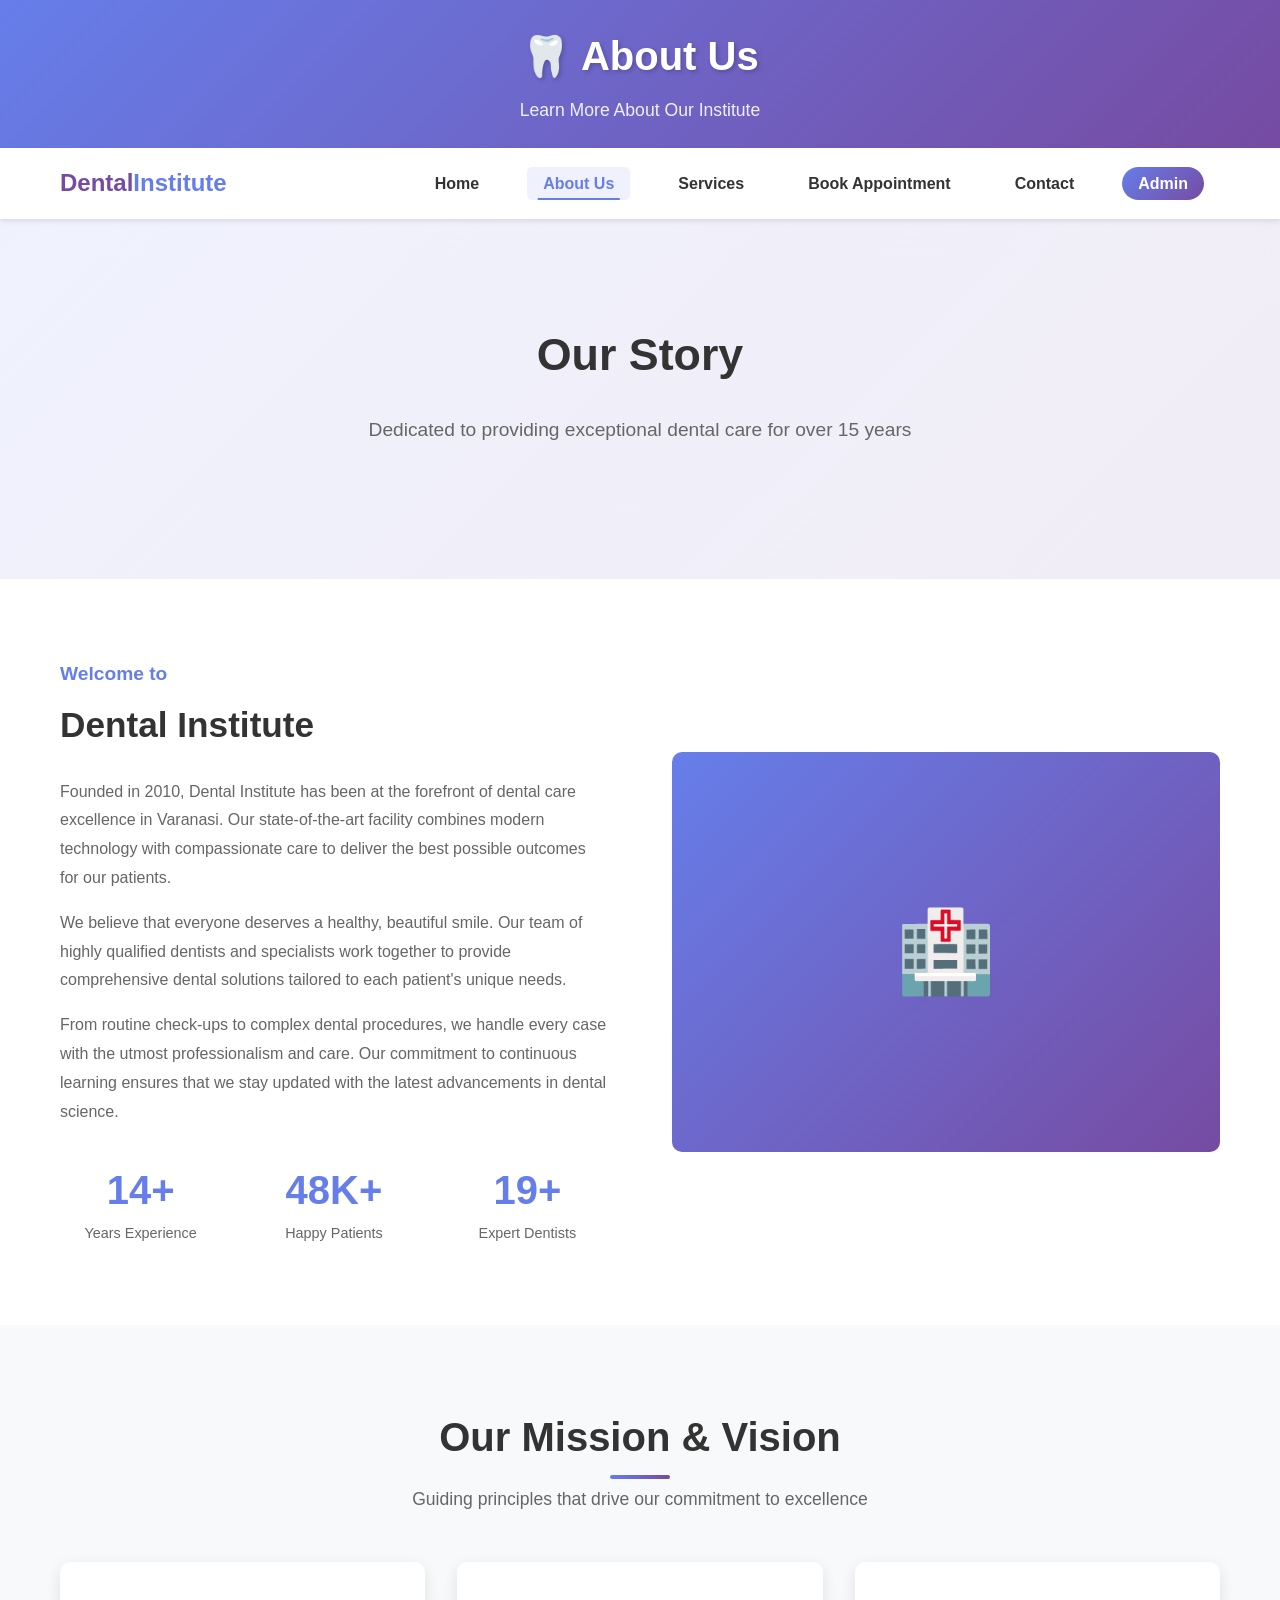
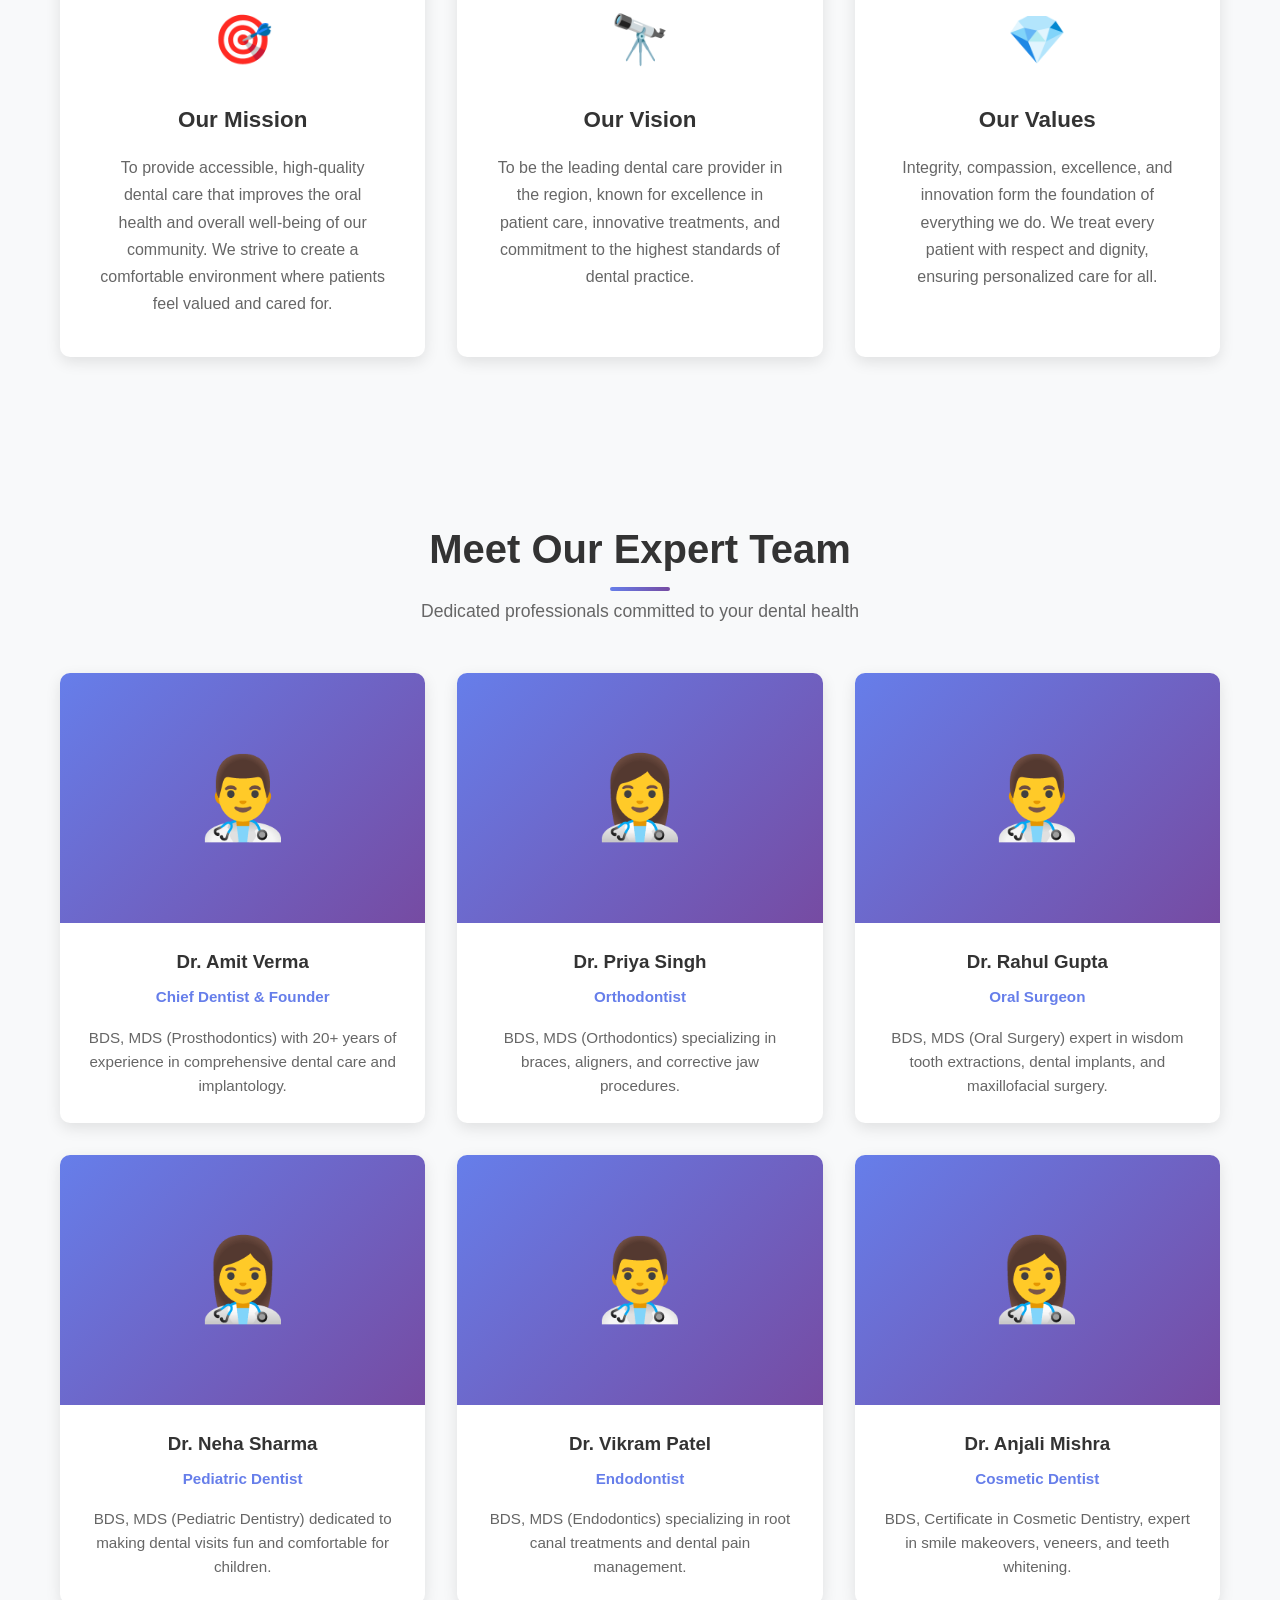
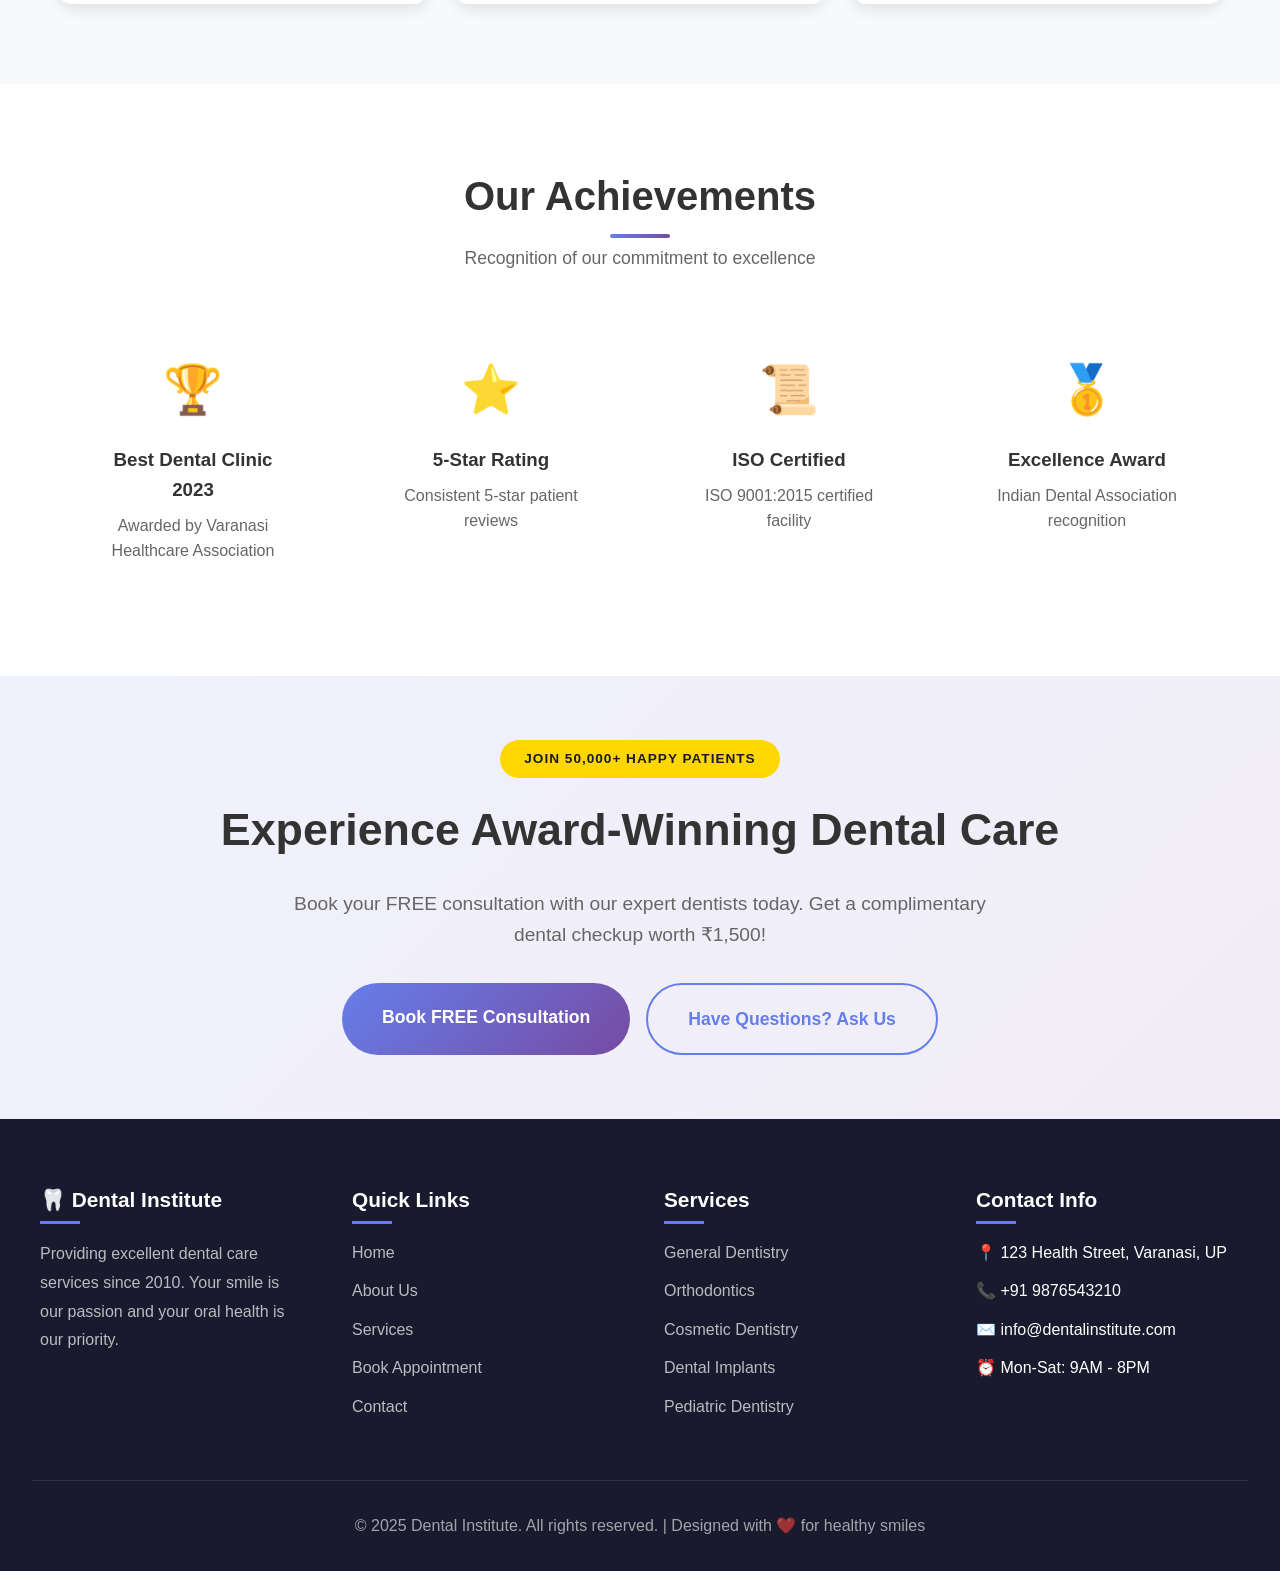
==== commit 1d27793c: "fix(deployment): Fix GitHub Pages 404 error and enhance SEO for Varanasi dental keywords - Add .noje" ====
--- a/about.html
+++ b/about.html
@@ -3,8 +3,8 @@
 <head>
     <meta charset="UTF-8">
     <meta name="viewport" content="width=device-width, initial-scale=1.0">
-    <meta name="description" content="About Dental Institute Varanasi - 15+ years experience, 20+ expert dentists, 50,000+ happy patients. Award-winning dental clinic with ISO certification. Meet our team!">
-    <meta name="keywords" content="best dentist Varanasi, dental clinic near me, experienced dentists, dental team, ISO certified dental clinic, award winning dentist">
+    <meta name="description" content="About Best Tooth Doctor & Dental Institute in Varanasi - 15+ years experience, 20+ expert tooth doctors, 50,000+ happy patients. Award-winning dental clinic with ISO certification. Meet our team!">
+    <meta name="keywords" content="best tooth doctor Varanasi, dental institute Varanasi, best dentist Varanasi, dental clinic Varanasi, experienced dentists Varanasi, dental team, ISO certified dental clinic, award winning dentist Varanasi, दांतों का डॉक्टर वाराणसी">
     <meta name="robots" content="index, follow">
     <link rel="canonical" href="https://ravanneverdies.github.io/laughing-chainsaw/about.html">
     
@@ -43,7 +43,7 @@
     }
     </script>
     
-    <title>About Us - Award-Winning Dental Institute | 15+ Years Excellence | Varanasi</title>
+    <title>About Best Tooth Doctor & Dental Institute Varanasi | 15+ Years Excellence</title>
     <link rel="icon" type="image/svg+xml" href="favicon.svg">
     <link rel="stylesheet" href="css/style.css">
 </head>
